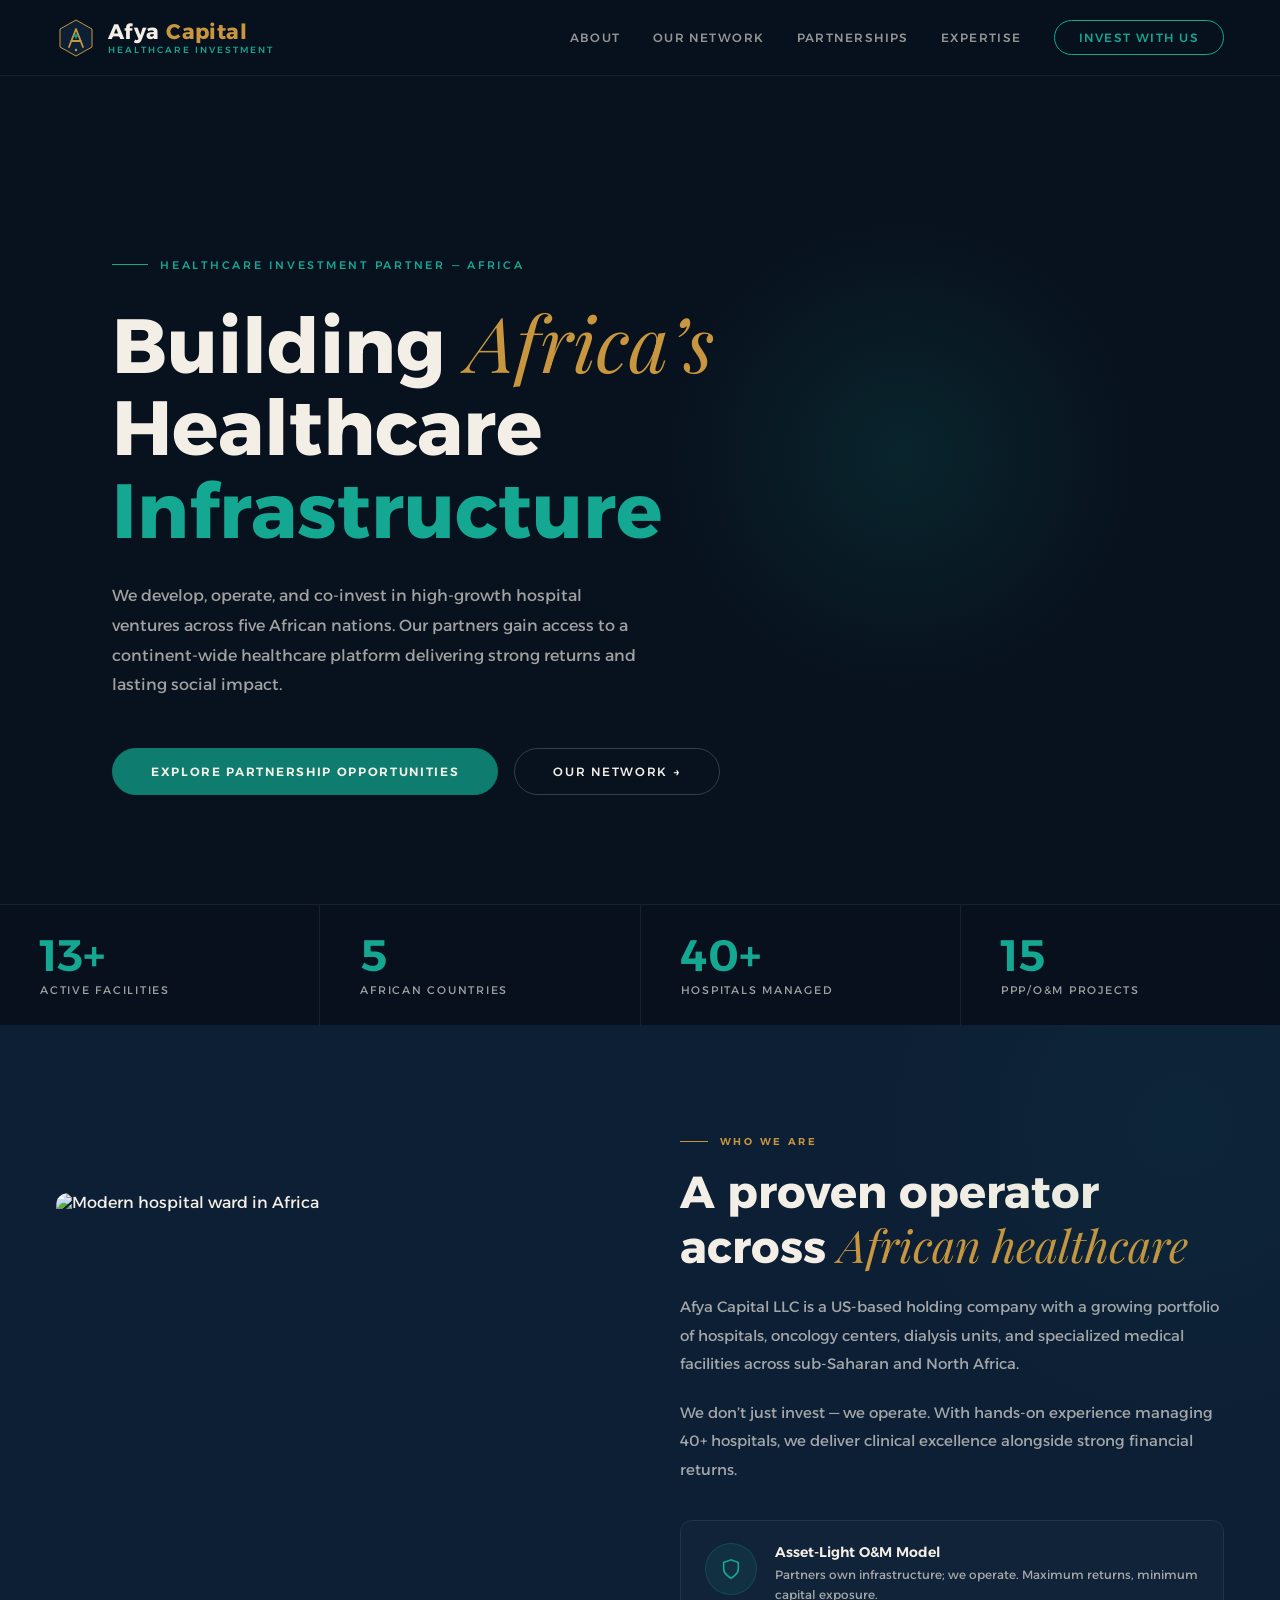
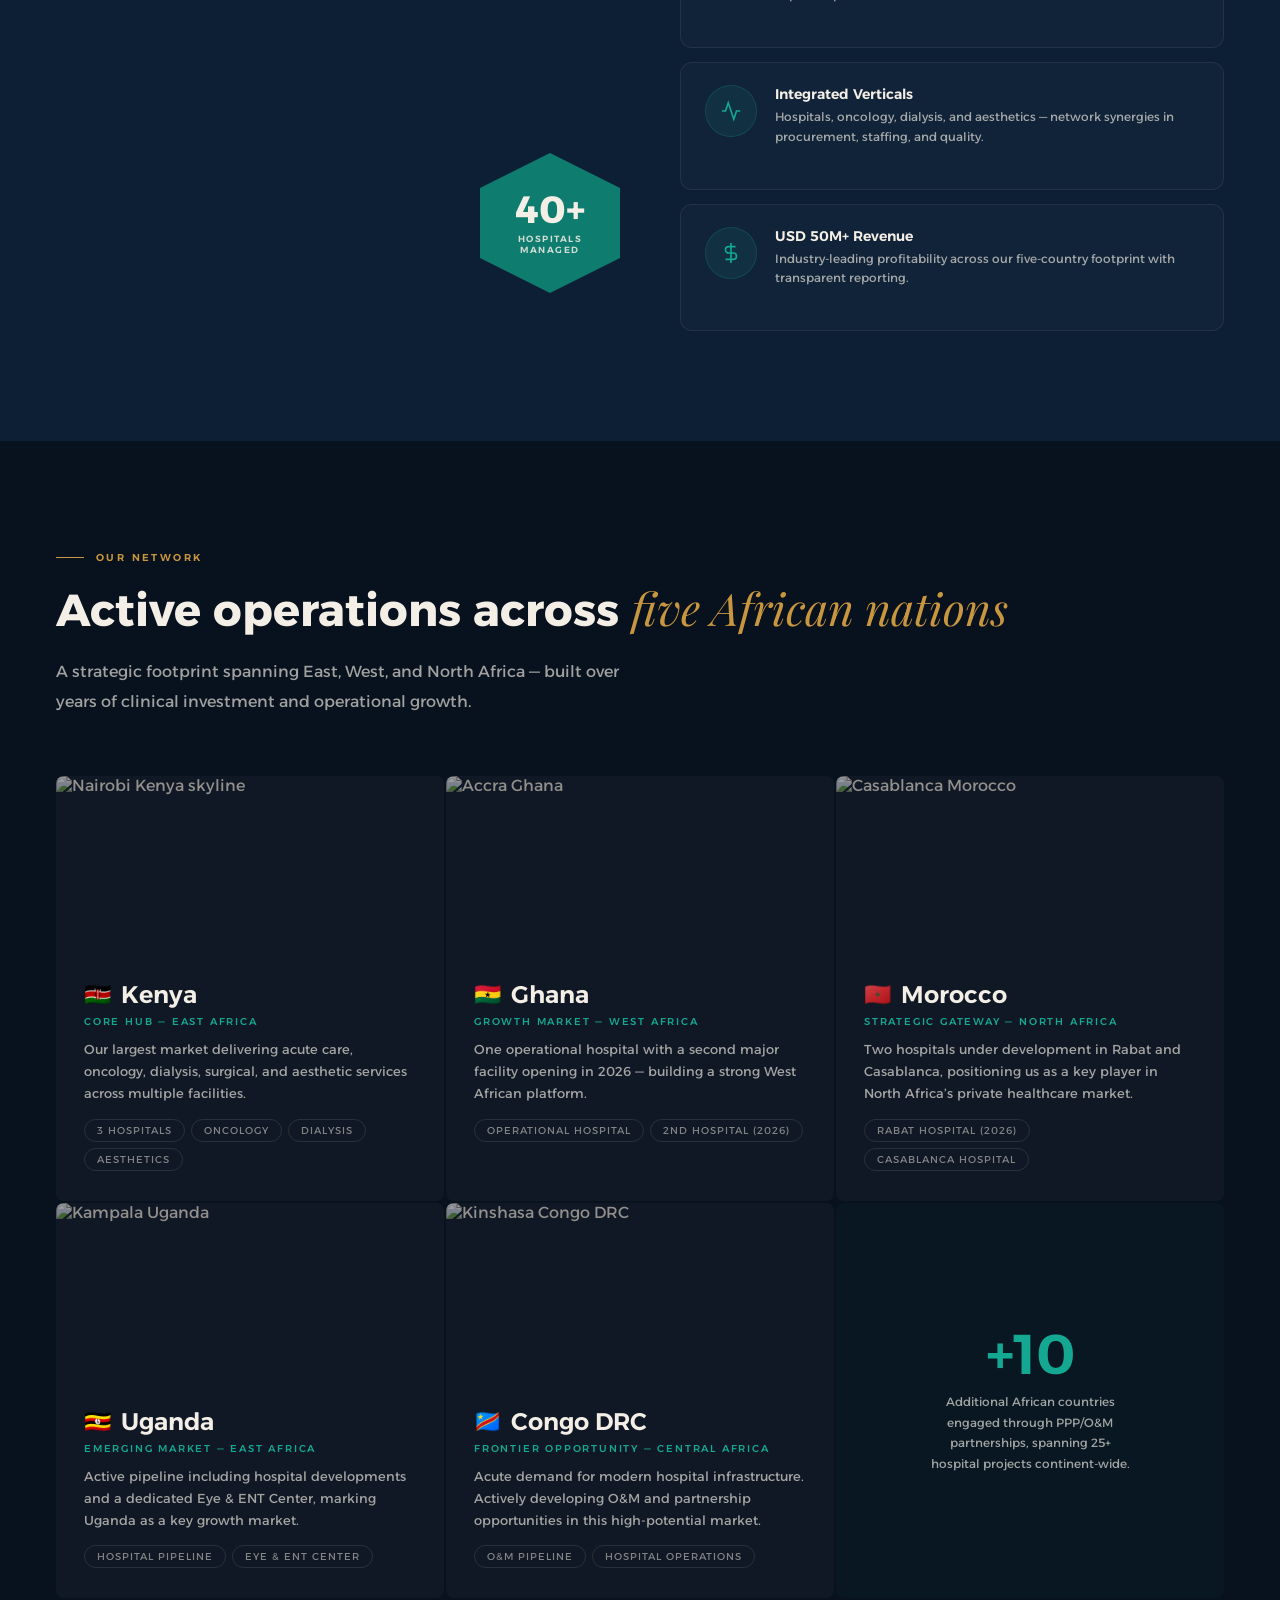
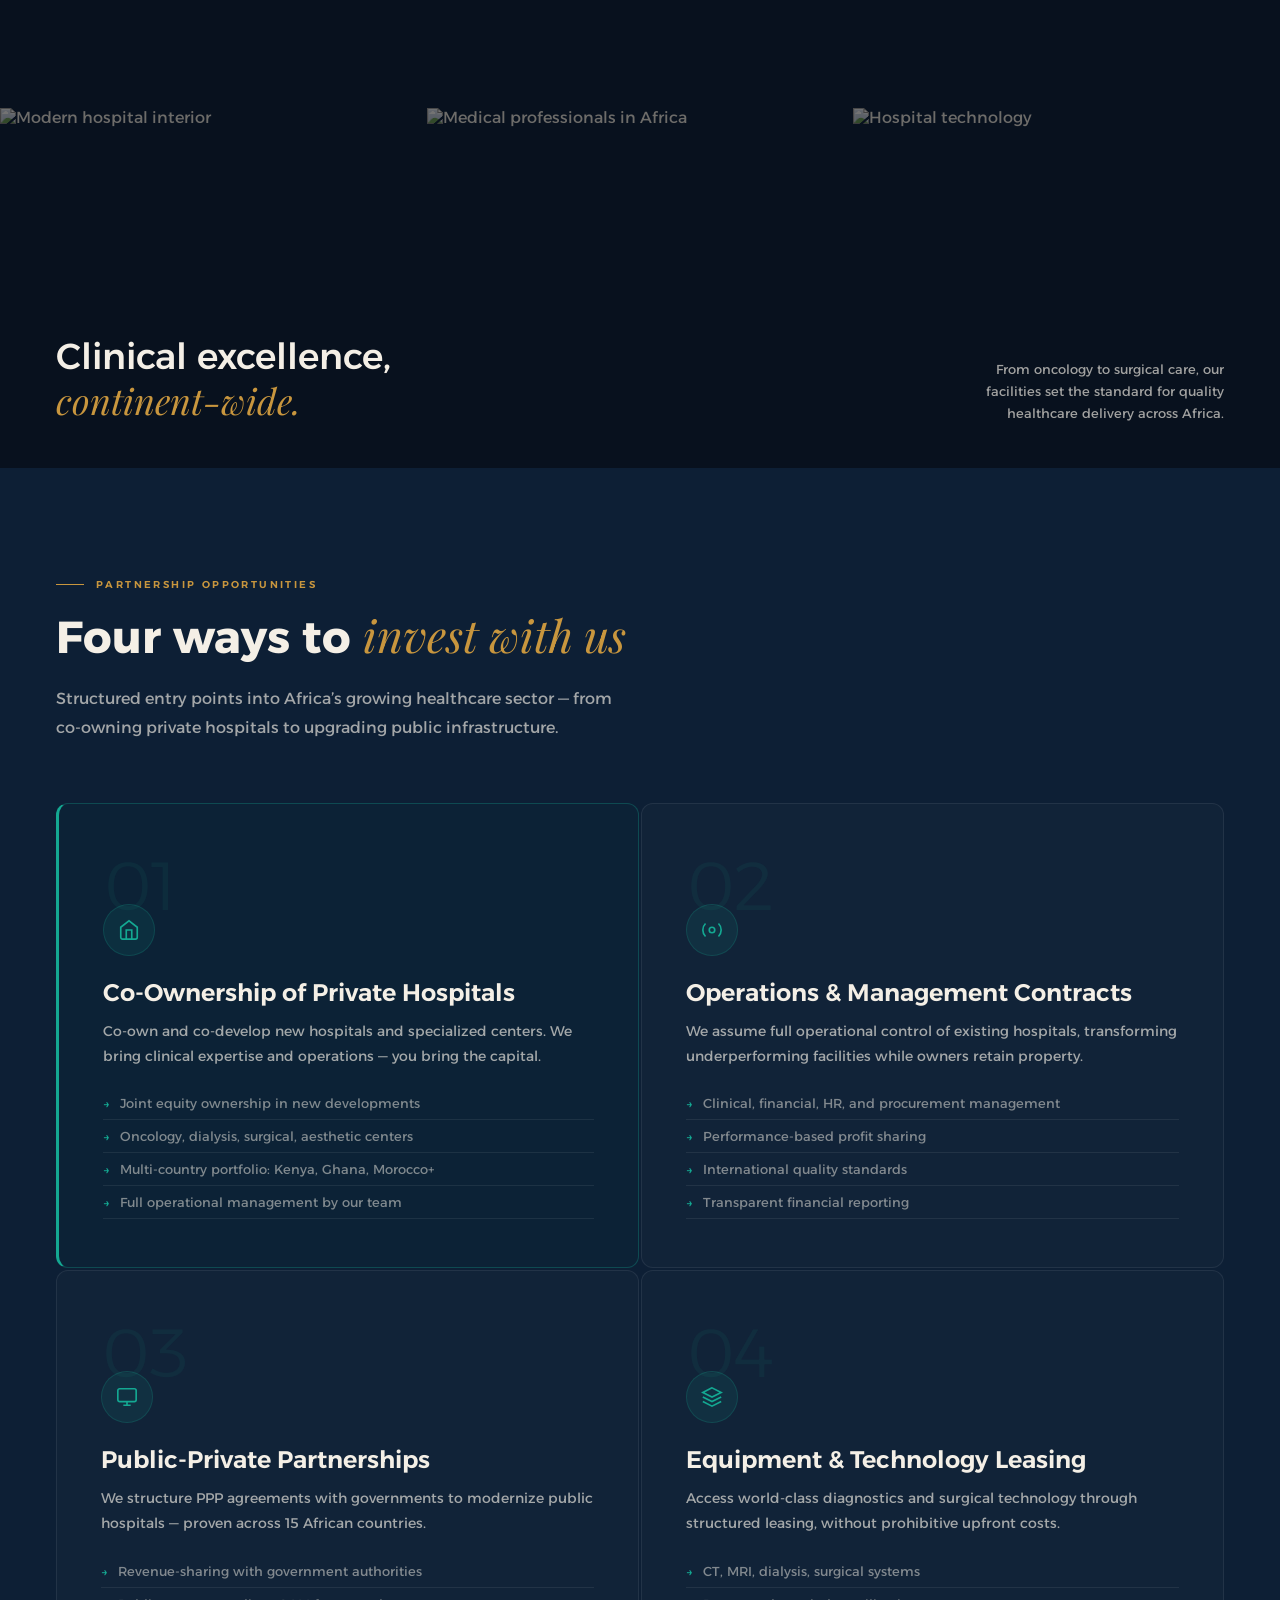
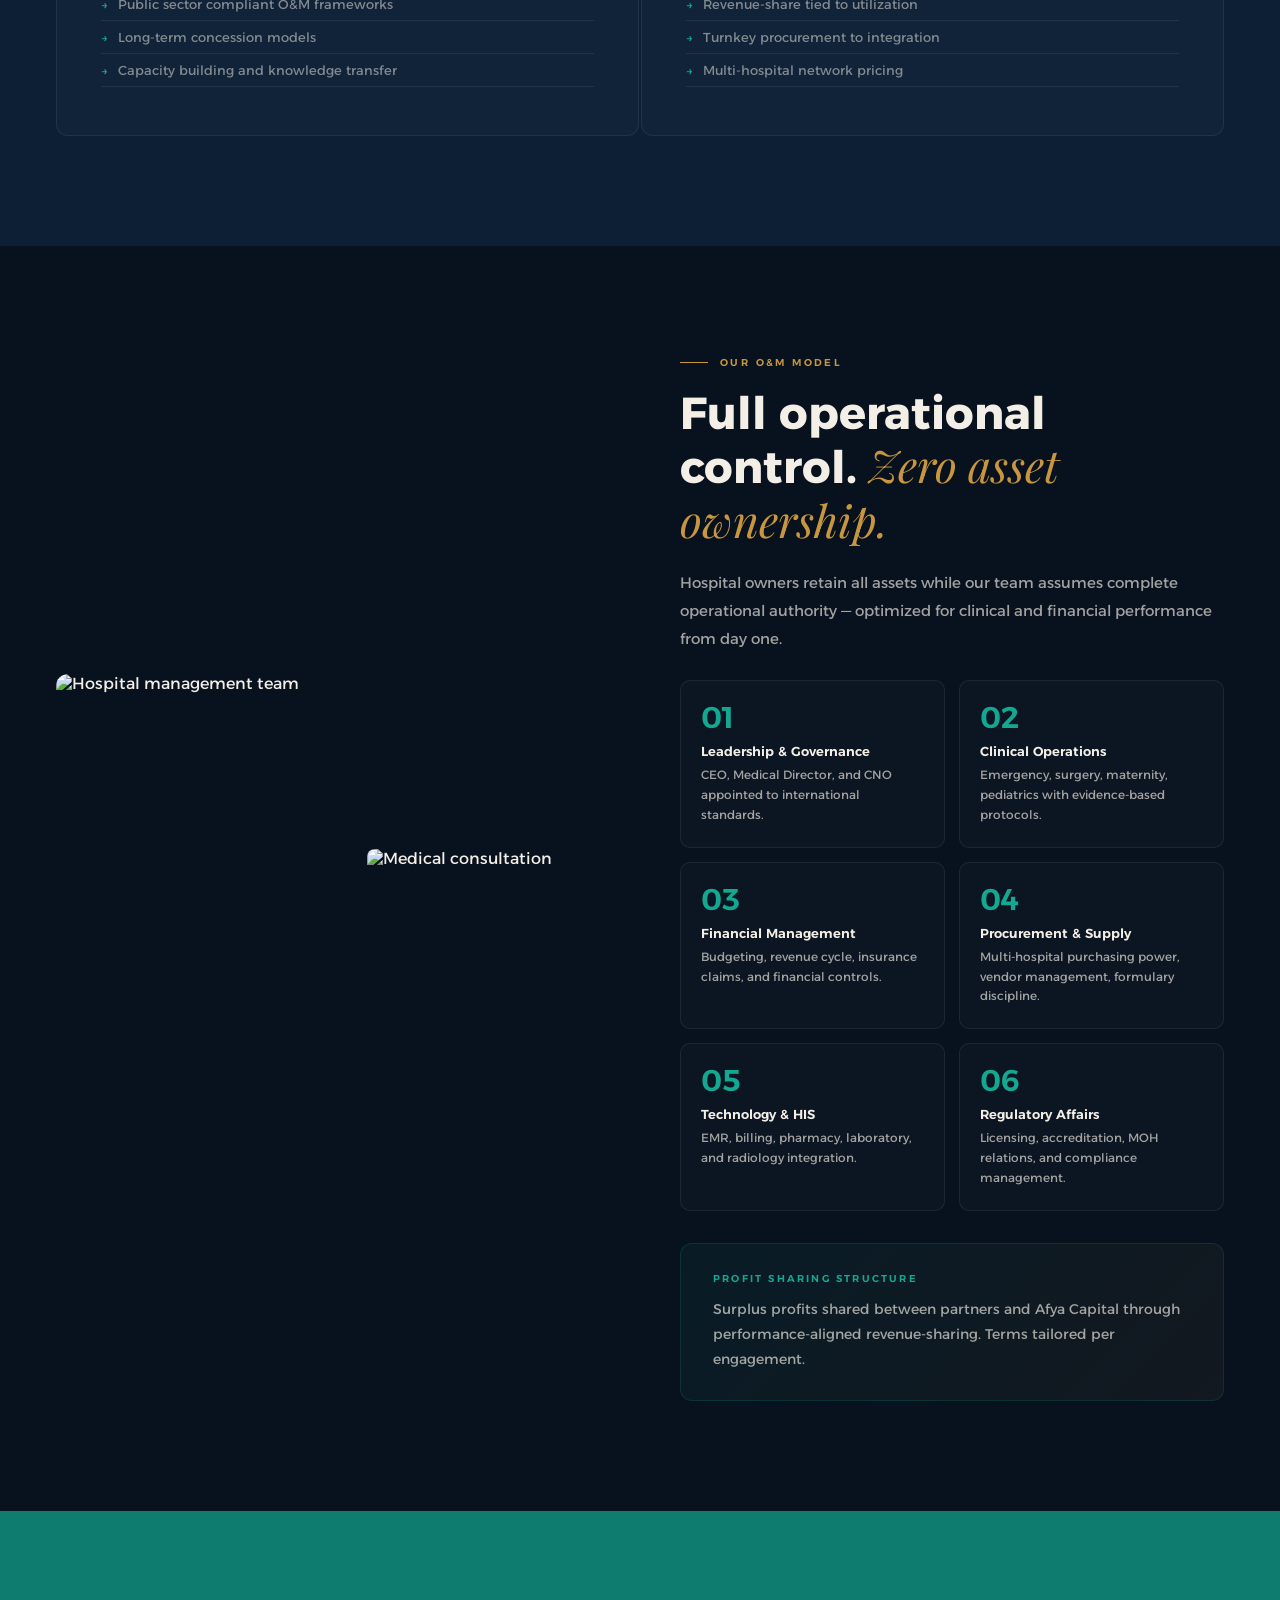
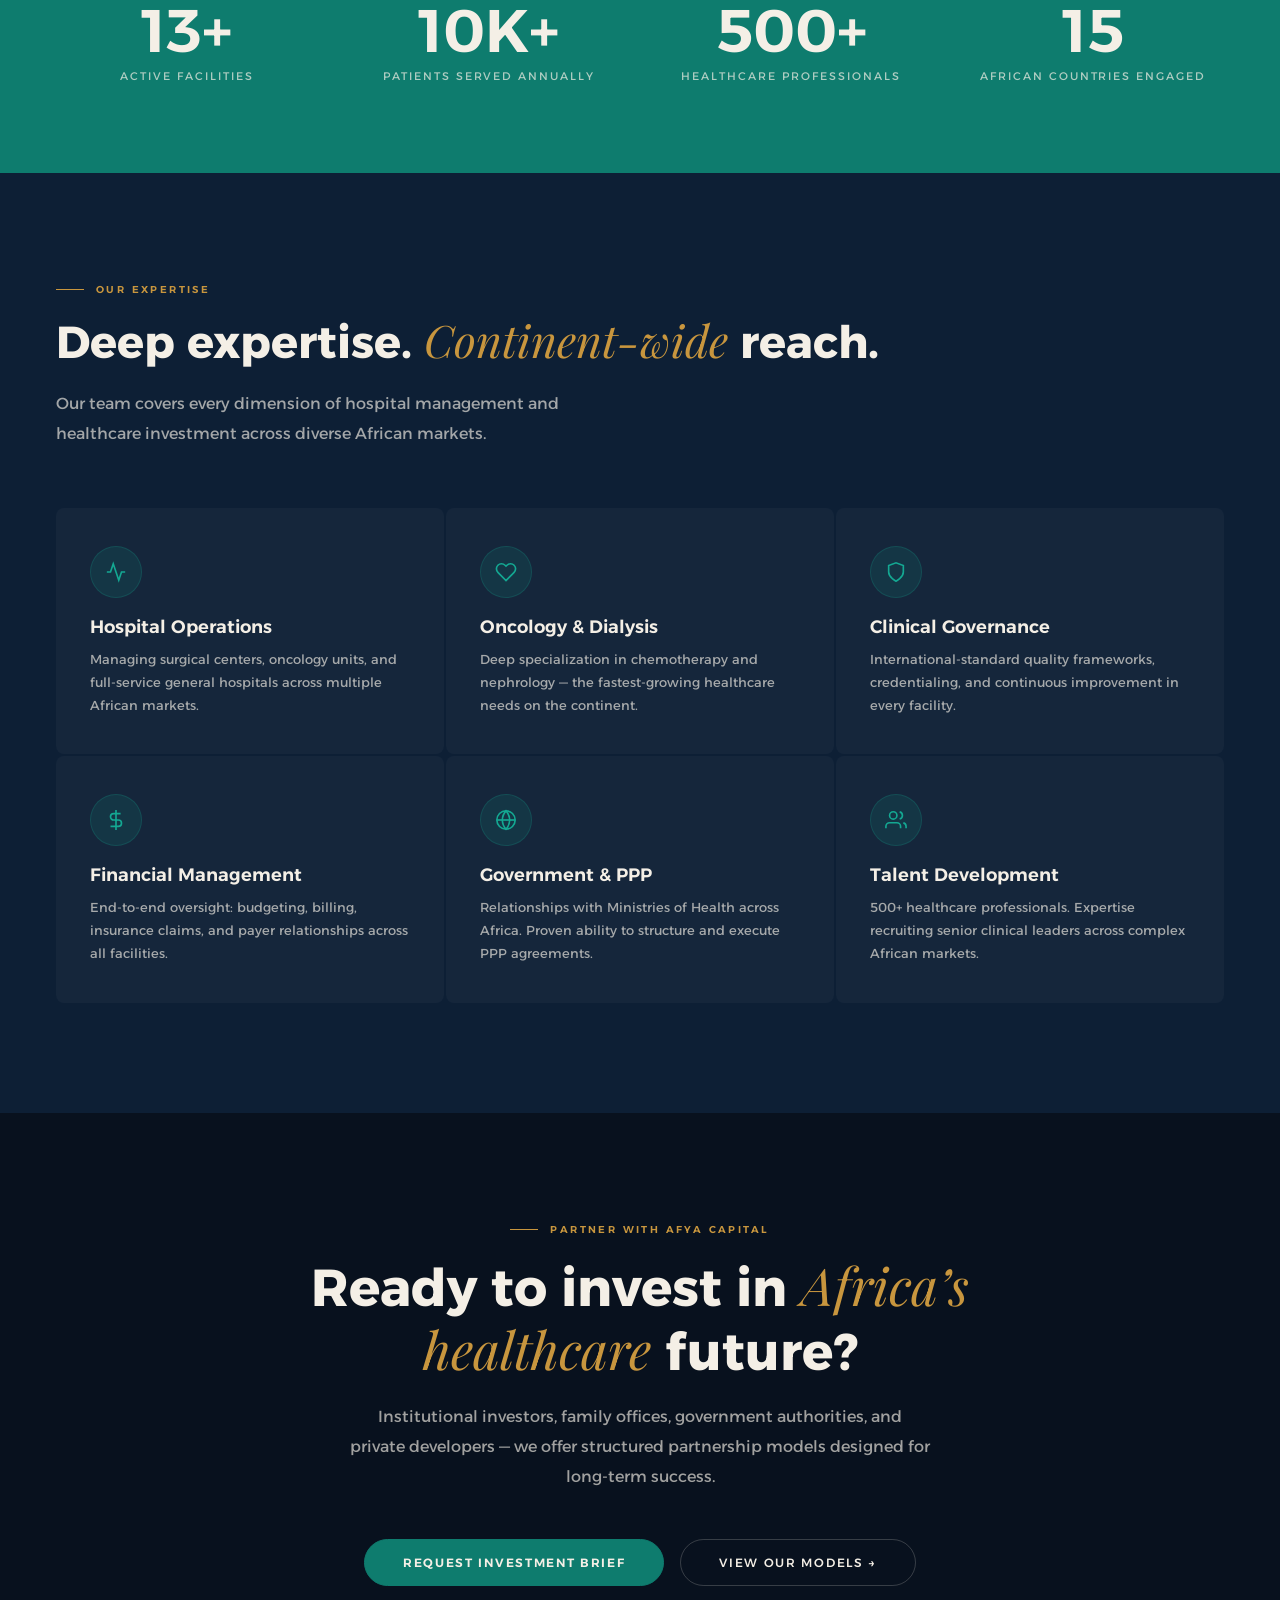
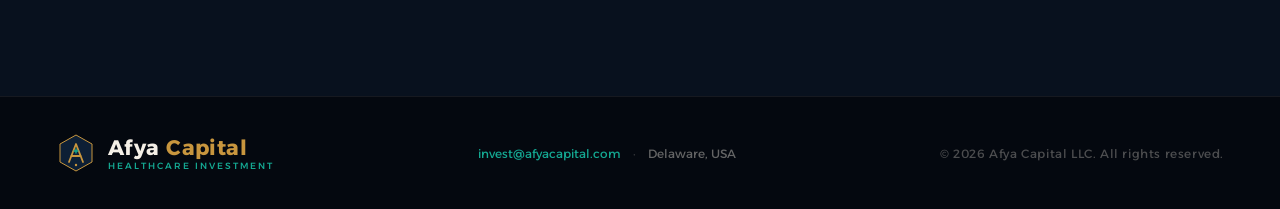
==== standalone/index.html @ a1c43b3f "Add Shopify-ready landing page and deployment guide Extract Archive.zip and organize into: - shopify" ====
<!DOCTYPE html>
<html lang="en">
<head>
  <meta charset="UTF-8">
  <meta name="viewport" content="width=device-width, initial-scale=1.0">
  <title>Afya Capital — Building Africa's Healthcare Future</title>
  <meta name="description" content="Afya Capital is a diversified healthcare holding company developing, operating, and co-investing in high-growth hospital ventures across Africa.">
  <meta name="theme-color" content="#08111e">

  <!-- Open Graph -->
  <meta property="og:title" content="Afya Capital — Building Africa's Healthcare Future">
  <meta property="og:description" content="A diversified healthcare holding company developing, operating, and co-investing in high-growth hospital ventures across Africa.">
  <meta property="og:type" content="website">

  <!-- Twitter Card -->
  <meta name="twitter:card" content="summary_large_image">
  <meta name="twitter:title" content="Afya Capital — Building Africa's Healthcare Future">
  <meta name="twitter:description" content="Healthcare investment partner developing hospital ventures across Africa.">

  <!-- Preconnect -->
  <link rel="preconnect" href="https://fonts.googleapis.com">
  <link rel="preconnect" href="https://fonts.gstatic.com" crossorigin>

  <!-- Fonts: Alexandria (body + headings) + Playfair Display (accent italic only) -->
  <link href="https://fonts.googleapis.com/css2?family=Alexandria:wght@300;400;500;600;700;800&family=Playfair+Display:ital,wght@1,400;1,500&display=swap" rel="stylesheet">

  <!-- Styles -->
  <link rel="stylesheet" href="css/styles.css">
</head>
<body>

<!-- ======================================================================
     NAV
     ====================================================================== -->
<nav>
  <a href="#" class="nav-logo">
    <svg class="logo-mark" viewBox="0 0 40 40" fill="none" xmlns="http://www.w3.org/2000/svg" aria-hidden="true">
      <path d="M20 2L36 11V29L20 38L4 29V11L20 2Z" fill="#0d1f35" stroke="#c8963e" stroke-width="1"/>
      <path d="M13 29L20 11L27 29" stroke="#c8963e" stroke-width="1.8" stroke-linecap="round" stroke-linejoin="round"/>
      <path d="M15.5 23H24.5" stroke="#c8963e" stroke-width="1.8" stroke-linecap="round"/>
      <path d="M20 16V20M18 18H22" stroke="#14a892" stroke-width="1.4" stroke-linecap="round"/>
      <circle cx="20" cy="32" r="1.2" fill="#c8963e"/>
    </svg>
    <div class="logo-text-group">
      <div class="logo-name">Afya <span>Capital</span></div>
      <div class="logo-tagline">Healthcare Investment</div>
    </div>
  </a>
  <div class="nav-links" id="navLinks">
    <a href="#about">About</a>
    <a href="#network">Our Network</a>
    <a href="#partnerships">Partnerships</a>
    <a href="#expertise">Expertise</a>
    <a href="#contact" class="nav-cta">Invest With Us</a>
  </div>
  <button class="nav-hamburger" id="menuToggle" aria-label="Toggle navigation menu" aria-expanded="false">
    <span></span>
    <span></span>
    <span></span>
  </button>
</nav>

<main>

<!-- ======================================================================
     HERO
     ====================================================================== -->
<section id="hero">
  <div class="hero-image"></div>
  <div class="hero-overlay"></div>
  <div class="hero-glow"></div>
  <div class="hero-content">
    <div class="hero-eyebrow">
      <div class="hero-eyebrow-line"></div>
      <span>Healthcare Investment Partner &mdash; Africa</span>
    </div>
    <h1>Building <em class="italic">Africa&rsquo;s</em><br>Healthcare<br><span class="accent">Infrastructure</span></h1>
    <p class="hero-body">We develop, operate, and co-invest in high-growth hospital ventures across five African nations. Our partners gain access to a continent-wide healthcare platform delivering strong returns and lasting social impact.</p>
    <div class="hero-actions">
      <a href="#partnerships" class="btn-gold">Explore Partnership Opportunities</a>
      <a href="#network" class="btn-ghost">Our Network &rarr;</a>
    </div>
  </div>
  <div class="hero-stats">
    <div class="hstat"><div class="hstat-num">13+</div><div class="hstat-label">Active Facilities</div></div>
    <div class="hstat"><div class="hstat-num">5</div><div class="hstat-label">African Countries</div></div>
    <div class="hstat"><div class="hstat-num">40+</div><div class="hstat-label">Hospitals Managed</div></div>
    <div class="hstat"><div class="hstat-num">15</div><div class="hstat-label">PPP/O&amp;M Projects</div></div>
  </div>
</section>

<!-- ======================================================================
     ABOUT
     ====================================================================== -->
<section id="about" class="animate-on-scroll">
  <div class="container">
    <div class="about-layout">
      <div class="about-image-wrap">
        <img class="about-img" src="https://images.unsplash.com/photo-1631815588090-d4bfec5b1ccb?w=800&q=80&auto=format&fit=crop" alt="Modern hospital ward in Africa" loading="lazy">
        <div class="about-img-badge">
          <div class="badge-num">40+</div>
          <div class="badge-text">Hospitals<br>Managed</div>
        </div>
      </div>
      <div class="about-text">
        <div class="eyebrow"><span>Who We Are</span></div>
        <h2>A proven operator across <em>African healthcare</em></h2>
        <p>Afya Capital LLC is a US-based holding company with a growing portfolio of hospitals, oncology centers, dialysis units, and specialized medical facilities across sub-Saharan and North Africa.</p>
        <p>We don&rsquo;t just invest &mdash; we operate. With hands-on experience managing 40+ hospitals, we deliver clinical excellence alongside strong financial returns.</p>
        <div class="pillars">
          <div class="pillar">
            <div class="pillar-icon"><svg viewBox="0 0 24 24" aria-hidden="true"><path d="M12 22s8-4 8-10V5l-8-3-8 3v7c0 6 8 10 8 10z"/></svg></div>
            <div class="pillar-body">
              <h4>Asset-Light O&amp;M Model</h4>
              <p>Partners own infrastructure; we operate. Maximum returns, minimum capital exposure.</p>
            </div>
          </div>
          <div class="pillar">
            <div class="pillar-icon"><svg viewBox="0 0 24 24" aria-hidden="true"><polyline points="22 12 18 12 15 21 9 3 6 12 2 12"/></svg></div>
            <div class="pillar-body">
              <h4>Integrated Verticals</h4>
              <p>Hospitals, oncology, dialysis, and aesthetics &mdash; network synergies in procurement, staffing, and quality.</p>
            </div>
          </div>
          <div class="pillar">
            <div class="pillar-icon"><svg viewBox="0 0 24 24" aria-hidden="true"><line x1="12" y1="1" x2="12" y2="23"/><path d="M17 5H9.5a3.5 3.5 0 000 7h5a3.5 3.5 0 010 7H6"/></svg></div>
            <div class="pillar-body">
              <h4>USD 50M+ Revenue</h4>
              <p>Industry-leading profitability across our five-country footprint with transparent reporting.</p>
            </div>
          </div>
        </div>
      </div>
    </div>
  </div>
</section>

<!-- ======================================================================
     NETWORK
     ====================================================================== -->
<section id="network" class="animate-on-scroll">
  <div class="container">
    <div class="eyebrow"><span>Our Network</span></div>
    <h2>Active operations across <em>five African nations</em></h2>
    <p class="lead">A strategic footprint spanning East, West, and North Africa &mdash; built over years of clinical investment and operational growth.</p>
    <div class="countries-grid">
      <div class="country-card">
        <img class="country-img" src="https://images.unsplash.com/photo-1611348524140-53c9a25263d6?w=700&q=70&auto=format&fit=crop" alt="Nairobi Kenya skyline" loading="lazy">
        <div class="country-body">
          <div class="country-flag-name"><span class="cflag">&#x1F1F0;&#x1F1EA;</span><span class="cname">Kenya</span></div>
          <div class="crole">Core Hub &mdash; East Africa</div>
          <p class="cdesc">Our largest market delivering acute care, oncology, dialysis, surgical, and aesthetic services across multiple facilities.</p>
          <div class="ctags"><span class="ctag">3 Hospitals</span><span class="ctag">Oncology</span><span class="ctag">Dialysis</span><span class="ctag">Aesthetics</span></div>
        </div>
      </div>
      <div class="country-card">
        <img class="country-img" src="https://images.unsplash.com/photo-1596005554384-d293674c91d7?w=700&q=70&auto=format&fit=crop" alt="Accra Ghana" loading="lazy">
        <div class="country-body">
          <div class="country-flag-name"><span class="cflag">&#x1F1EC;&#x1F1ED;</span><span class="cname">Ghana</span></div>
          <div class="crole">Growth Market &mdash; West Africa</div>
          <p class="cdesc">One operational hospital with a second major facility opening in 2026 &mdash; building a strong West African platform.</p>
          <div class="ctags"><span class="ctag">Operational Hospital</span><span class="ctag">2nd Hospital (2026)</span></div>
        </div>
      </div>
      <div class="country-card">
        <img class="country-img" src="https://images.unsplash.com/photo-1569383746724-6f1b882b8f46?w=700&q=70&auto=format&fit=crop" alt="Casablanca Morocco" loading="lazy">
        <div class="country-body">
          <div class="country-flag-name"><span class="cflag">&#x1F1F2;&#x1F1E6;</span><span class="cname">Morocco</span></div>
          <div class="crole">Strategic Gateway &mdash; North Africa</div>
          <p class="cdesc">Two hospitals under development in Rabat and Casablanca, positioning us as a key player in North Africa&rsquo;s private healthcare market.</p>
          <div class="ctags"><span class="ctag">Rabat Hospital (2026)</span><span class="ctag">Casablanca Hospital</span></div>
        </div>
      </div>
      <div class="country-card">
        <img class="country-img" src="https://images.unsplash.com/photo-1619451334792-150fd785ee74?w=700&q=70&auto=format&fit=crop" alt="Kampala Uganda" loading="lazy">
        <div class="country-body">
          <div class="country-flag-name"><span class="cflag">&#x1F1FA;&#x1F1EC;</span><span class="cname">Uganda</span></div>
          <div class="crole">Emerging Market &mdash; East Africa</div>
          <p class="cdesc">Active pipeline including hospital developments and a dedicated Eye &amp; ENT Center, marking Uganda as a key growth market.</p>
          <div class="ctags"><span class="ctag">Hospital Pipeline</span><span class="ctag">Eye &amp; ENT Center</span></div>
        </div>
      </div>
      <div class="country-card">
        <img class="country-img" src="https://images.unsplash.com/photo-1580060839134-75a5edca2e99?w=700&q=70&auto=format&fit=crop" alt="Kinshasa Congo DRC" loading="lazy">
        <div class="country-body">
          <div class="country-flag-name"><span class="cflag">&#x1F1E8;&#x1F1E9;</span><span class="cname">Congo DRC</span></div>
          <div class="crole">Frontier Opportunity &mdash; Central Africa</div>
          <p class="cdesc">Acute demand for modern hospital infrastructure. Actively developing O&amp;M and partnership opportunities in this high-potential market.</p>
          <div class="ctags"><span class="ctag">O&amp;M Pipeline</span><span class="ctag">Hospital Operations</span></div>
        </div>
      </div>
      <div class="country-card country-card-more">
        <div class="country-body">
          <div class="more-num">+10</div>
          <p class="more-text">Additional African countries engaged through PPP/O&amp;M partnerships, spanning 25+ hospital projects continent-wide.</p>
        </div>
      </div>
    </div>
  </div>
</section>

<!-- ======================================================================
     IMAGE BAND
     ====================================================================== -->
<div class="image-band">
  <img class="band-img" src="https://images.unsplash.com/photo-1519494026892-80bbd2d6fd0d?w=700&q=70&auto=format&fit=crop" alt="Modern hospital interior" loading="lazy">
  <img class="band-img" src="https://images.unsplash.com/photo-1584982751601-97dcc096659c?w=700&q=70&auto=format&fit=crop" alt="Medical professionals in Africa" loading="lazy">
  <img class="band-img" src="https://images.unsplash.com/photo-1666214280557-f1b5022eb634?w=700&q=70&auto=format&fit=crop" alt="Hospital technology" loading="lazy">
  <div class="band-overlay"></div>
  <div class="band-caption">
    <h3>Clinical excellence, <em>continent-wide.</em></h3>
    <p>From oncology to surgical care, our facilities set the standard for quality healthcare delivery across Africa.</p>
  </div>
</div>

<!-- ======================================================================
     PARTNERSHIPS
     ====================================================================== -->
<section id="partnerships" class="animate-on-scroll">
  <div class="container">
    <div class="eyebrow"><span>Partnership Opportunities</span></div>
    <h2>Four ways to <em>invest with us</em></h2>
    <p class="lead">Structured entry points into Africa&rsquo;s growing healthcare sector &mdash; from co-owning private hospitals to upgrading public infrastructure.</p>
    <div class="pship-grid">
      <div class="pship-card pship-featured">
        <div class="pship-num">01</div>
        <div class="pship-icon"><svg viewBox="0 0 24 24" aria-hidden="true"><path d="M3 9l9-7 9 7v11a2 2 0 01-2 2H5a2 2 0 01-2-2z"/><polyline points="9 22 9 12 15 12 15 22"/></svg></div>
        <h3>Co-Ownership of Private Hospitals</h3>
        <p>Co-own and co-develop new hospitals and specialized centers. We bring clinical expertise and operations &mdash; you bring the capital.</p>
        <ul>
          <li>Joint equity ownership in new developments</li>
          <li>Oncology, dialysis, surgical, aesthetic centers</li>
          <li>Multi-country portfolio: Kenya, Ghana, Morocco+</li>
          <li>Full operational management by our team</li>
        </ul>
      </div>
      <div class="pship-card">
        <div class="pship-num">02</div>
        <div class="pship-icon"><svg viewBox="0 0 24 24" aria-hidden="true"><circle cx="12" cy="12" r="3"/><path d="M19.07 4.93a10 10 0 010 14.14M4.93 4.93a10 10 0 000 14.14"/></svg></div>
        <h3>Operations &amp; Management Contracts</h3>
        <p>We assume full operational control of existing hospitals, transforming underperforming facilities while owners retain property.</p>
        <ul>
          <li>Clinical, financial, HR, and procurement management</li>
          <li>Performance-based profit sharing</li>
          <li>International quality standards</li>
          <li>Transparent financial reporting</li>
        </ul>
      </div>
      <div class="pship-card">
        <div class="pship-num">03</div>
        <div class="pship-icon"><svg viewBox="0 0 24 24" aria-hidden="true"><rect x="2" y="3" width="20" height="14" rx="2"/><path d="M8 21h8M12 17v4"/></svg></div>
        <h3>Public-Private Partnerships</h3>
        <p>We structure PPP agreements with governments to modernize public hospitals &mdash; proven across 15 African countries.</p>
        <ul>
          <li>Revenue-sharing with government authorities</li>
          <li>Public sector compliant O&amp;M frameworks</li>
          <li>Long-term concession models</li>
          <li>Capacity building and knowledge transfer</li>
        </ul>
      </div>
      <div class="pship-card">
        <div class="pship-num">04</div>
        <div class="pship-icon"><svg viewBox="0 0 24 24" aria-hidden="true"><path d="M12 2L2 7l10 5 10-5-10-5zM2 17l10 5 10-5M2 12l10 5 10-5"/></svg></div>
        <h3>Equipment &amp; Technology Leasing</h3>
        <p>Access world-class diagnostics and surgical technology through structured leasing, without prohibitive upfront costs.</p>
        <ul>
          <li>CT, MRI, dialysis, surgical systems</li>
          <li>Revenue-share tied to utilization</li>
          <li>Turnkey procurement to integration</li>
          <li>Multi-hospital network pricing</li>
        </ul>
      </div>
    </div>
  </div>
</section>

<!-- ======================================================================
     O&M MODEL
     ====================================================================== -->
<section id="om" class="animate-on-scroll">
  <div class="container">
    <div class="om-layout">
      <div class="om-image-stack">
        <img class="om-img-main" src="https://images.unsplash.com/photo-1586773860418-d37222d8fce3?w=800&q=80&auto=format&fit=crop" alt="Hospital management team" loading="lazy">
        <img class="om-img-inset" src="https://images.unsplash.com/photo-1576091160399-112ba8d25d1d?w=500&q=80&auto=format&fit=crop" alt="Medical consultation" loading="lazy">
      </div>
      <div>
        <div class="eyebrow"><span>Our O&amp;M Model</span></div>
        <h2>Full operational control. <em>Zero asset ownership.</em></h2>
        <p class="om-text-lead">Hospital owners retain all assets while our team assumes complete operational authority &mdash; optimized for clinical and financial performance from day one.</p>
        <div class="om-cards">
          <div class="om-card"><div class="om-card-n">01</div><h4>Leadership &amp; Governance</h4><p>CEO, Medical Director, and CNO appointed to international standards.</p></div>
          <div class="om-card"><div class="om-card-n">02</div><h4>Clinical Operations</h4><p>Emergency, surgery, maternity, pediatrics with evidence-based protocols.</p></div>
          <div class="om-card"><div class="om-card-n">03</div><h4>Financial Management</h4><p>Budgeting, revenue cycle, insurance claims, and financial controls.</p></div>
          <div class="om-card"><div class="om-card-n">04</div><h4>Procurement &amp; Supply</h4><p>Multi-hospital purchasing power, vendor management, formulary discipline.</p></div>
          <div class="om-card"><div class="om-card-n">05</div><h4>Technology &amp; HIS</h4><p>EMR, billing, pharmacy, laboratory, and radiology integration.</p></div>
          <div class="om-card"><div class="om-card-n">06</div><h4>Regulatory Affairs</h4><p>Licensing, accreditation, MOH relations, and compliance management.</p></div>
        </div>
        <div class="profit-box">
          <h4>Profit Sharing Structure</h4>
          <p>Surplus profits shared between partners and Afya Capital through performance-aligned revenue-sharing. Terms tailored per engagement.</p>
        </div>
      </div>
    </div>
  </div>
</section>

<!-- ======================================================================
     IMPACT BAND
     ====================================================================== -->
<div class="impact-band">
  <div class="impact-inner">
    <div class="impact-grid">
      <div class="impact-stat"><div class="impact-num">13+</div><div class="impact-label">Active Facilities</div></div>
      <div class="impact-stat"><div class="impact-num">10K+</div><div class="impact-label">Patients Served Annually</div></div>
      <div class="impact-stat"><div class="impact-num">500+</div><div class="impact-label">Healthcare Professionals</div></div>
      <div class="impact-stat"><div class="impact-num">15</div><div class="impact-label">African Countries Engaged</div></div>
    </div>
  </div>
</div>

<!-- ======================================================================
     EXPERTISE
     ====================================================================== -->
<section id="expertise" class="animate-on-scroll">
  <div class="expertise-bg-img"></div>
  <div class="expertise-wrap container">
    <div class="eyebrow"><span>Our Expertise</span></div>
    <h2>Deep expertise. <em>Continent-wide</em> reach.</h2>
    <p class="lead">Our team covers every dimension of hospital management and healthcare investment across diverse African markets.</p>
    <div class="expertise-grid">
      <div class="exp-item">
        <div class="exp-icon"><svg viewBox="0 0 24 24" aria-hidden="true"><path d="M22 12h-4l-3 9L9 3l-3 9H2"/></svg></div>
        <h4>Hospital Operations</h4>
        <p>Managing surgical centers, oncology units, and full-service general hospitals across multiple African markets.</p>
      </div>
      <div class="exp-item">
        <div class="exp-icon"><svg viewBox="0 0 24 24" aria-hidden="true"><path d="M20.84 4.61a5.5 5.5 0 00-7.78 0L12 5.67l-1.06-1.06a5.5 5.5 0 00-7.78 7.78l1.06 1.06L12 21.23l7.78-7.78 1.06-1.06a5.5 5.5 0 000-7.78z"/></svg></div>
        <h4>Oncology &amp; Dialysis</h4>
        <p>Deep specialization in chemotherapy and nephrology &mdash; the fastest-growing healthcare needs on the continent.</p>
      </div>
      <div class="exp-item">
        <div class="exp-icon"><svg viewBox="0 0 24 24" aria-hidden="true"><path d="M12 22s8-4 8-10V5l-8-3-8 3v7c0 6 8 10 8 10z"/></svg></div>
        <h4>Clinical Governance</h4>
        <p>International-standard quality frameworks, credentialing, and continuous improvement in every facility.</p>
      </div>
      <div class="exp-item">
        <div class="exp-icon"><svg viewBox="0 0 24 24" aria-hidden="true"><line x1="12" y1="1" x2="12" y2="23"/><path d="M17 5H9.5a3.5 3.5 0 000 7h5a3.5 3.5 0 010 7H6"/></svg></div>
        <h4>Financial Management</h4>
        <p>End-to-end oversight: budgeting, billing, insurance claims, and payer relationships across all facilities.</p>
      </div>
      <div class="exp-item">
        <div class="exp-icon"><svg viewBox="0 0 24 24" aria-hidden="true"><circle cx="12" cy="12" r="10"/><line x1="2" y1="12" x2="22" y2="12"/><path d="M12 2a15.3 15.3 0 014 10 15.3 15.3 0 01-4 10 15.3 15.3 0 01-4-10 15.3 15.3 0 014-10z"/></svg></div>
        <h4>Government &amp; PPP</h4>
        <p>Relationships with Ministries of Health across Africa. Proven ability to structure and execute PPP agreements.</p>
      </div>
      <div class="exp-item">
        <div class="exp-icon"><svg viewBox="0 0 24 24" aria-hidden="true"><path d="M17 21v-2a4 4 0 00-4-4H5a4 4 0 00-4 4v2"/><circle cx="9" cy="7" r="4"/><path d="M23 21v-2a4 4 0 00-3-3.87M16 3.13a4 4 0 010 7.75"/></svg></div>
        <h4>Talent Development</h4>
        <p>500+ healthcare professionals. Expertise recruiting senior clinical leaders across complex African markets.</p>
      </div>
    </div>
  </div>
</section>

<!-- ======================================================================
     CTA / CONTACT
     ====================================================================== -->
<section id="contact" class="animate-on-scroll">
  <div class="contact-image"></div>
  <div class="contact-inner">
    <div class="eyebrow eyebrow--center"><span>Partner With Afya Capital</span></div>
    <h2>Ready to invest in <em>Africa&rsquo;s healthcare</em> future?</h2>
    <p class="lead">Institutional investors, family offices, government authorities, and private developers &mdash; we offer structured partnership models designed for long-term success.</p>
    <div class="contact-actions">
      <a href="mailto:invest@afyacapital.com" class="btn-gold">Request Investment Brief</a>
      <a href="#partnerships" class="btn-ghost">View Our Models &rarr;</a>
    </div>
  </div>
</section>

</main>

<!-- ======================================================================
     FOOTER
     ====================================================================== -->
<footer>
  <div class="footer-logo">
    <svg class="logo-mark" viewBox="0 0 40 40" fill="none" xmlns="http://www.w3.org/2000/svg" aria-hidden="true">
      <path d="M20 2L36 11V29L20 38L4 29V11L20 2Z" fill="#0d1f35" stroke="#c8963e" stroke-width="1"/>
      <path d="M13 29L20 11L27 29" stroke="#c8963e" stroke-width="1.8" stroke-linecap="round" stroke-linejoin="round"/>
      <path d="M15.5 23H24.5" stroke="#c8963e" stroke-width="1.8" stroke-linecap="round"/>
      <path d="M20 16V20M18 18H22" stroke="#14a892" stroke-width="1.4" stroke-linecap="round"/>
      <circle cx="20" cy="32" r="1.2" fill="#c8963e"/>
    </svg>
    <div class="logo-text-group">
      <div class="logo-name">Afya <span>Capital</span></div>
      <div class="logo-tagline">Healthcare Investment</div>
    </div>
  </div>
  <div class="footer-links">
    <a href="mailto:invest@afyacapital.com">invest@afyacapital.com</a>
    <span class="footer-sep">&middot;</span>
    <span>Delaware, USA</span>
  </div>
  <p>&copy; 2026 Afya Capital LLC. All rights reserved.</p>
</footer>

<!-- Main JS -->
<script src="js/main.js"></script>
</body>
</html>
---- standalone/css/styles.css ----
/* ==========================================================================
   Afya Capital — Healthcare Investment Landing Page
   Unified dark theme with modern styling
   Fonts: Alexandria (primary) + Playfair Display italic (accent)
   ========================================================================== */

:root {
  --deep: #08111e;
  --navy: #0d1f35;
  --teal: #0e7c6e;
  --teal-light: #14a892;
  --gold: #c8963e;
  --gold-light: #e8b96a;
  --cream: #f4efe6;
  --muted: rgba(244, 239, 230, 0.65);
  --border: rgba(255, 255, 255, 0.07);
  --max-w: 1320px;
}

/* --- Reset --- */
*,
*::before,
*::after {
  box-sizing: border-box;
  margin: 0;
  padding: 0;
}

html {
  scroll-behavior: smooth;
}

body {
  font-family: 'Alexandria', sans-serif;
  background: var(--deep);
  color: var(--cream);
  overflow-x: hidden;
}

img {
  max-width: 100%;
  height: auto;
  display: block;
}

a {
  text-decoration: none;
  color: inherit;
}

ul, ol {
  list-style: none;
}

button {
  font-family: inherit;
  cursor: pointer;
  border: none;
  background: none;
}

/* --- Container --- */
.container {
  max-width: var(--max-w);
  margin: 0 auto;
}

/* --- Focus styles --- */
:focus-visible {
  outline: 2px solid var(--teal-light);
  outline-offset: 3px;
}

.btn-gold:focus-visible,
.btn-ghost:focus-visible {
  outline-offset: 4px;
}

/* --- Scrollbar --- */
::-webkit-scrollbar {
  width: 4px;
}

::-webkit-scrollbar-track {
  background: var(--deep);
}

::-webkit-scrollbar-thumb {
  background: var(--teal);
  border-radius: 2px;
}

/* ==========================================================================
   Navigation
   ========================================================================== */
nav {
  position: fixed;
  top: 0;
  left: 0;
  right: 0;
  z-index: 200;
  display: flex;
  align-items: center;
  justify-content: space-between;
  padding: 0 56px;
  height: 76px;
  background: rgba(8, 17, 30, 0.92);
  backdrop-filter: blur(16px);
  border-bottom: 1px solid var(--border);
}

.nav-logo {
  display: flex;
  align-items: center;
  gap: 12px;
}

.logo-mark {
  width: 40px;
  height: 40px;
  flex-shrink: 0;
}

.logo-text-group {
  display: flex;
  flex-direction: column;
  line-height: 1;
}

.logo-name {
  font-size: 21px;
  font-weight: 700;
  letter-spacing: 0.02em;
  color: var(--cream);
}

.logo-name span {
  color: var(--gold);
}

.logo-tagline {
  font-size: 9px;
  letter-spacing: 0.22em;
  text-transform: uppercase;
  color: var(--teal-light);
  margin-top: 3px;
  font-weight: 500;
}

.nav-links {
  display: flex;
  gap: 32px;
  align-items: center;
}

.nav-links a {
  font-size: 12px;
  letter-spacing: 0.12em;
  text-transform: uppercase;
  font-weight: 500;
  color: rgba(244, 239, 230, 0.6);
  transition: color 0.3s;
}

.nav-links a:hover {
  color: var(--teal-light);
}

a.nav-cta {
  padding: 9px 24px;
  border: 1px solid var(--teal-light);
  color: var(--teal-light);
  border-radius: 50px;
  transition: all 0.3s;
}

a.nav-cta:hover {
  background: var(--teal);
  border-color: var(--teal);
  color: var(--cream);
}

/* Mobile menu toggle */
.nav-hamburger {
  display: none;
  flex-direction: column;
  gap: 5px;
  padding: 8px;
  z-index: 201;
}

.nav-hamburger span {
  display: block;
  width: 24px;
  height: 2px;
  background: var(--cream);
  border-radius: 2px;
  transition: transform 0.3s, opacity 0.2s;
}

.nav-hamburger.open span:nth-child(1) {
  transform: rotate(45deg) translate(5px, 5px);
}

.nav-hamburger.open span:nth-child(2) {
  opacity: 0;
}

.nav-hamburger.open span:nth-child(3) {
  transform: rotate(-45deg) translate(5px, -5px);
}

/* ==========================================================================
   Hero
   ========================================================================== */
#hero {
  position: relative;
  min-height: 100vh;
  display: flex;
  align-items: center;
  overflow: hidden;
}

.hero-image {
  position: absolute;
  inset: 0;
  background-image: url('https://images.unsplash.com/photo-1631815589654-fec8b1e7cff7?w=1800&q=80&auto=format&fit=crop');
  background-size: cover;
  background-position: center 30%;
}

.hero-overlay {
  position: absolute;
  inset: 0;
  background:
    linear-gradient(105deg, rgba(8, 17, 30, 0.96) 0%, rgba(8, 17, 30, 0.82) 45%, rgba(8, 17, 30, 0.45) 100%),
    linear-gradient(to top, rgba(8, 17, 30, 0.7) 0%, transparent 50%);
}

.hero-glow {
  position: absolute;
  right: 10%;
  top: 20%;
  width: 500px;
  height: 500px;
  border-radius: 50%;
  background: radial-gradient(circle, rgba(14, 124, 110, 0.18) 0%, transparent 70%);
  animation: pulse 6s ease-in-out infinite;
}

@keyframes pulse {
  0%, 100% { transform: scale(1); opacity: 1; }
  50% { transform: scale(1.15); opacity: 0.7; }
}

.hero-content {
  position: relative;
  z-index: 2;
  padding: 140px 56px 120px;
  max-width: 760px;
}

.hero-eyebrow {
  display: inline-flex;
  align-items: center;
  gap: 12px;
  margin-bottom: 28px;
  animation: fadeUp 0.7s ease 0.1s both;
}

.hero-eyebrow-line {
  width: 36px;
  height: 1px;
  background: var(--teal-light);
}

.hero-eyebrow span {
  font-size: 11px;
  letter-spacing: 0.25em;
  text-transform: uppercase;
  color: var(--teal-light);
  font-weight: 500;
}

#hero h1 {
  font-size: clamp(44px, 6vw, 78px);
  font-weight: 700;
  line-height: 1.08;
  margin-bottom: 28px;
  color: var(--cream);
  animation: fadeUp 0.7s ease 0.25s both;
}

h1 .italic {
  font-family: 'Playfair Display', serif;
  font-style: italic;
  font-weight: 400;
  color: var(--gold);
}

h1 .accent {
  color: var(--teal-light);
}

.hero-body {
  font-size: 16px;
  line-height: 1.85;
  color: var(--muted);
  max-width: 540px;
  margin-bottom: 48px;
  font-weight: 400;
  animation: fadeUp 0.7s ease 0.4s both;
}

.hero-actions {
  display: flex;
  gap: 16px;
  flex-wrap: wrap;
  animation: fadeUp 0.7s ease 0.55s both;
}

/* --- Buttons --- */
.btn-gold {
  padding: 15px 38px;
  background: var(--teal);
  color: var(--cream);
  font-size: 12px;
  letter-spacing: 0.14em;
  text-transform: uppercase;
  font-weight: 600;
  transition: all 0.3s;
  border: 1px solid var(--teal);
  border-radius: 50px;
  display: inline-block;
}

.btn-gold:hover {
  background: var(--teal-light);
  border-color: var(--teal-light);
}

.btn-ghost {
  padding: 15px 38px;
  background: transparent;
  border: 1px solid rgba(244, 239, 230, 0.2);
  color: var(--cream);
  font-size: 12px;
  letter-spacing: 0.14em;
  text-transform: uppercase;
  font-weight: 500;
  transition: all 0.3s;
  border-radius: 50px;
  display: inline-block;
}

.btn-ghost:hover {
  border-color: var(--teal-light);
  color: var(--teal-light);
}

/* --- Hero Stats Bar --- */
.hero-stats {
  position: absolute;
  bottom: 0;
  left: 0;
  right: 0;
  z-index: 2;
  display: flex;
  border-top: 1px solid var(--border);
  background: rgba(8, 17, 30, 0.75);
  backdrop-filter: blur(12px);
  animation: fadeUp 0.7s ease 0.7s both;
}

.hstat {
  flex: 1;
  padding: 28px 40px;
  border-right: 1px solid var(--border);
  display: flex;
  flex-direction: column;
  gap: 6px;
}

.hstat:last-child {
  border-right: none;
}

.hstat-num {
  font-size: 44px;
  font-weight: 600;
  color: var(--teal-light);
  line-height: 1;
}

.hstat-label {
  font-size: 11px;
  letter-spacing: 0.16em;
  text-transform: uppercase;
  color: var(--muted);
}

/* ==========================================================================
   Shared Section Styles
   ========================================================================== */
section {
  padding: 110px 56px;
}

.eyebrow {
  display: flex;
  align-items: center;
  gap: 12px;
  margin-bottom: 18px;
}

.eyebrow--center {
  justify-content: center;
}

.eyebrow::before {
  content: '';
  width: 28px;
  height: 1px;
  background: var(--gold);
}

.eyebrow span {
  font-size: 10px;
  letter-spacing: 0.24em;
  text-transform: uppercase;
  color: var(--gold);
  font-weight: 600;
}

h2 {
  font-size: clamp(30px, 3.5vw, 48px);
  font-weight: 700;
  line-height: 1.18;
  margin-bottom: 20px;
  color: var(--cream);
}

h2 em {
  font-family: 'Playfair Display', serif;
  font-style: italic;
  font-weight: 400;
  color: var(--gold);
}

.lead {
  font-size: 16px;
  line-height: 1.85;
  color: var(--muted);
  max-width: 580px;
  margin-bottom: 60px;
  font-weight: 400;
}

/* ==========================================================================
   About
   ========================================================================== */
#about {
  background: var(--navy);
  position: relative;
  overflow: hidden;
}

#about::before {
  content: '';
  position: absolute;
  right: -200px;
  top: -200px;
  width: 600px;
  height: 600px;
  border-radius: 50%;
  background: radial-gradient(circle, rgba(14, 124, 110, 0.07) 0%, transparent 70%);
  pointer-events: none;
}

.about-layout {
  display: grid;
  grid-template-columns: 1fr 1fr;
  gap: 80px;
  align-items: center;
}

.about-image-wrap {
  position: relative;
}

.about-img {
  width: 100%;
  aspect-ratio: 4 / 5;
  object-fit: cover;
  display: block;
  border-radius: 12px;
}

.about-img-badge {
  position: absolute;
  bottom: -20px;
  right: -20px;
  width: 140px;
  height: 140px;
  background: var(--teal);
  display: flex;
  flex-direction: column;
  align-items: center;
  justify-content: center;
  clip-path: polygon(50% 0%, 100% 25%, 100% 75%, 50% 100%, 0% 75%, 0% 25%);
}

.badge-num {
  font-size: 38px;
  font-weight: 700;
  color: var(--cream);
  line-height: 1;
}

.badge-text {
  font-size: 9px;
  letter-spacing: 0.16em;
  text-transform: uppercase;
  color: rgba(244, 239, 230, 0.85);
  margin-top: 4px;
  font-weight: 600;
  text-align: center;
}

.about-text p {
  font-size: 15px;
  line-height: 1.9;
  color: var(--muted);
  margin-bottom: 20px;
}

.pillars {
  display: flex;
  flex-direction: column;
  gap: 14px;
  margin-top: 36px;
}

.pillar {
  display: flex;
  gap: 18px;
  align-items: flex-start;
  padding: 22px 24px;
  border: 1px solid var(--border);
  border-radius: 12px;
  background: rgba(255, 255, 255, 0.02);
  transition: border-color 0.3s, background 0.3s;
}

.pillar:hover {
  border-color: rgba(20, 168, 146, 0.3);
  background: rgba(14, 124, 110, 0.05);
}

.pillar-icon {
  width: 52px;
  height: 52px;
  flex-shrink: 0;
  background: rgba(20, 168, 146, 0.1);
  border-radius: 50%;
  border: 1px solid rgba(20, 168, 146, 0.2);
  display: flex;
  align-items: center;
  justify-content: center;
}

.pillar-icon svg {
  width: 22px;
  height: 22px;
  stroke: var(--teal-light);
  fill: none;
  stroke-width: 1.8;
}

.pillar-body h4 {
  font-size: 14px;
  font-weight: 600;
  margin-bottom: 4px;
}

.pillar-body p {
  font-size: 12px;
  color: var(--muted);
  line-height: 1.65;
}

/* ==========================================================================
   Network (Countries)
   ========================================================================== */
#network {
  background: var(--deep);
}

.countries-grid {
  display: grid;
  grid-template-columns: repeat(3, 1fr);
  gap: 2px;
}

.country-card {
  position: relative;
  overflow: hidden;
  background: rgba(255, 255, 255, 0.03);
  border-radius: 8px;
}

.country-img {
  width: 100%;
  height: 180px;
  object-fit: cover;
  display: block;
  filter: brightness(0.6) saturate(0.7);
  transition: filter 0.5s, transform 0.5s;
}

.country-card:hover .country-img {
  filter: brightness(0.75) saturate(0.9);
  transform: scale(1.03);
}

.country-body {
  padding: 24px 28px 30px;
}

.country-flag-name {
  display: flex;
  align-items: center;
  gap: 10px;
  margin-bottom: 6px;
}

.cflag {
  font-size: 22px;
}

.cname {
  font-size: 24px;
  font-weight: 600;
}

.crole {
  font-size: 10px;
  letter-spacing: 0.18em;
  text-transform: uppercase;
  color: var(--teal-light);
  margin-bottom: 10px;
  font-weight: 500;
}

.cdesc {
  font-size: 13px;
  color: var(--muted);
  line-height: 1.7;
  margin-bottom: 14px;
}

.ctags {
  display: flex;
  flex-wrap: wrap;
  gap: 6px;
}

.ctag {
  font-size: 10px;
  letter-spacing: 0.1em;
  text-transform: uppercase;
  padding: 4px 12px;
  border: 1px solid rgba(255, 255, 255, 0.1);
  border-radius: 50px;
  color: rgba(244, 239, 230, 0.5);
}

.country-card-more {
  display: flex;
  flex-direction: column;
  align-items: center;
  justify-content: center;
  text-align: center;
  background: rgba(14, 124, 110, 0.06);
  min-height: 340px;
}

.country-card-more .country-body {
  display: flex;
  flex-direction: column;
  align-items: center;
  justify-content: center;
  height: 100%;
  text-align: center;
  padding: 40px;
}

.more-num {
  font-size: 56px;
  font-weight: 600;
  color: var(--teal-light);
  line-height: 1;
}

.more-text {
  font-size: 12px;
  color: var(--muted);
  line-height: 1.7;
  margin-top: 10px;
  max-width: 200px;
}

/* ==========================================================================
   Image Band
   ========================================================================== */
.image-band {
  height: 360px;
  position: relative;
  overflow: hidden;
  display: grid;
  grid-template-columns: 1fr 1fr 1fr;
}

.band-img {
  height: 100%;
  object-fit: cover;
  display: block;
  width: 100%;
  filter: brightness(0.45) saturate(0.6);
  transition: filter 0.5s;
}

.band-img:hover {
  filter: brightness(0.6) saturate(0.85);
}

.band-overlay {
  position: absolute;
  inset: 0;
  background: linear-gradient(to bottom, transparent 40%, rgba(8, 17, 30, 0.95) 100%);
  pointer-events: none;
}

.band-caption {
  position: absolute;
  bottom: 44px;
  left: 56px;
  right: 56px;
  display: flex;
  justify-content: space-between;
  align-items: flex-end;
  z-index: 2;
}

.band-caption h3 {
  font-size: 36px;
  font-weight: 500;
  color: var(--cream);
  max-width: 480px;
  line-height: 1.2;
}

.band-caption h3 em {
  font-family: 'Playfair Display', serif;
  font-style: italic;
  font-weight: 400;
  color: var(--gold);
}

.band-caption p {
  font-size: 13px;
  color: var(--muted);
  max-width: 240px;
  text-align: right;
  line-height: 1.7;
}

/* ==========================================================================
   Partnerships
   ========================================================================== */
#partnerships {
  background: var(--navy);
}

.pship-grid {
  display: grid;
  grid-template-columns: 1fr 1fr;
  gap: 2px;
}

.pship-card {
  padding: 48px 44px;
  background: rgba(255, 255, 255, 0.02);
  border: 1px solid var(--border);
  border-radius: 12px;
  position: relative;
  overflow: hidden;
  transition: background 0.3s, border-color 0.3s;
}

.pship-card:hover {
  background: rgba(14, 124, 110, 0.05);
  border-color: rgba(20, 168, 146, 0.2);
}

/* Featured partnership card */
.pship-featured {
  border-color: rgba(20, 168, 146, 0.3);
  background: rgba(14, 124, 110, 0.04);
  border-left: 3px solid var(--teal-light);
}

.pship-num {
  font-size: 68px;
  font-weight: 300;
  color: rgba(20, 168, 146, 0.08);
  line-height: 1;
  margin-bottom: -16px;
}

.pship-icon {
  width: 52px;
  height: 52px;
  margin-bottom: 22px;
  border-radius: 50%;
  background: rgba(20, 168, 146, 0.1);
  border: 1px solid rgba(20, 168, 146, 0.2);
  display: flex;
  align-items: center;
  justify-content: center;
}

.pship-icon svg {
  width: 22px;
  height: 22px;
  stroke: var(--teal-light);
  fill: none;
  stroke-width: 1.8;
}

.pship-card h3 {
  font-size: 24px;
  font-weight: 600;
  margin-bottom: 12px;
}

.pship-card p {
  font-size: 14px;
  color: var(--muted);
  line-height: 1.8;
  margin-bottom: 18px;
}

.pship-card ul li {
  font-size: 13px;
  color: rgba(244, 239, 230, 0.5);
  padding: 8px 0;
  border-bottom: 1px solid var(--border);
  display: flex;
  align-items: flex-start;
  gap: 10px;
}

.pship-card ul li::before {
  content: '\2192';
  color: var(--teal-light);
  flex-shrink: 0;
  font-size: 12px;
  margin-top: 1px;
}

/* ==========================================================================
   O&M Model
   ========================================================================== */
#om {
  background: var(--deep);
}

.om-layout {
  display: grid;
  grid-template-columns: 1fr 1fr;
  gap: 80px;
  align-items: center;
}

.om-image-stack {
  position: relative;
}

.om-img-main {
  width: 100%;
  aspect-ratio: 4 / 3;
  object-fit: cover;
  border-radius: 12px;
}

.om-img-inset {
  position: absolute;
  bottom: -24px;
  right: -24px;
  width: 48%;
  aspect-ratio: 1;
  object-fit: cover;
  border: 4px solid var(--deep);
  border-radius: 12px;
}

.om-text-lead {
  font-size: 15px;
  line-height: 1.85;
  color: var(--muted);
  margin-bottom: 28px;
}

.om-cards {
  display: grid;
  grid-template-columns: 1fr 1fr;
  gap: 14px;
  margin-bottom: 32px;
}

.om-card {
  padding: 22px 20px;
  border: 1px solid var(--border);
  border-radius: 10px;
  background: rgba(255, 255, 255, 0.02);
  transition: border-color 0.3s;
}

.om-card:hover {
  border-color: rgba(20, 168, 146, 0.3);
}

.om-card-n {
  font-size: 30px;
  font-weight: 600;
  color: var(--teal-light);
  line-height: 1;
  margin-bottom: 10px;
}

.om-card h4 {
  font-size: 13px;
  font-weight: 600;
  margin-bottom: 6px;
}

.om-card p {
  font-size: 12px;
  color: var(--muted);
  line-height: 1.65;
}

.profit-box {
  padding: 28px 32px;
  background: linear-gradient(135deg, rgba(14, 124, 110, 0.1), rgba(200, 150, 62, 0.06));
  border: 1px solid rgba(14, 124, 110, 0.25);
  border-radius: 12px;
}

.profit-box h4 {
  font-size: 10px;
  letter-spacing: 0.22em;
  text-transform: uppercase;
  color: var(--teal-light);
  margin-bottom: 12px;
  font-weight: 600;
}

.profit-box p {
  font-size: 14px;
  color: var(--muted);
  line-height: 1.8;
}

/* ==========================================================================
   Impact Band
   ========================================================================== */
.impact-band {
  padding: 90px 56px;
  background: var(--teal);
  position: relative;
  overflow: hidden;
}

.impact-band::before {
  content: '';
  position: absolute;
  inset: 0;
  background-image: url('https://images.unsplash.com/photo-1576091160550-2173dba999ef?w=1400&q=60&auto=format&fit=crop');
  background-size: cover;
  background-position: center;
  opacity: 0.08;
}

.impact-inner {
  position: relative;
  max-width: var(--max-w);
  margin: 0 auto;
}

.impact-grid {
  display: grid;
  grid-template-columns: repeat(4, 1fr);
  gap: 40px;
}

.impact-stat {
  text-align: center;
}

.impact-num {
  font-size: 60px;
  font-weight: 600;
  color: var(--cream);
  line-height: 1;
  margin-bottom: 8px;
}

.impact-label {
  font-size: 11px;
  letter-spacing: 0.18em;
  text-transform: uppercase;
  color: rgba(244, 239, 230, 0.7);
}

/* ==========================================================================
   Expertise
   ========================================================================== */
#expertise {
  background: var(--navy);
  position: relative;
}

.expertise-bg-img {
  position: absolute;
  inset: 0;
  background-image: url('https://images.unsplash.com/photo-1551190822-a9333d879b1f?w=1600&q=60&auto=format&fit=crop');
  background-size: cover;
  background-position: center;
  opacity: 0.04;
}

.expertise-wrap {
  position: relative;
}

.expertise-grid {
  display: grid;
  grid-template-columns: repeat(3, 1fr);
  gap: 2px;
}

.exp-item {
  padding: 38px 34px;
  background: rgba(255, 255, 255, 0.03);
  border-radius: 8px;
  transition: background 0.3s;
}

.exp-item:hover {
  background: rgba(14, 124, 110, 0.08);
}

.exp-icon {
  width: 52px;
  height: 52px;
  margin-bottom: 18px;
  background: rgba(20, 168, 146, 0.12);
  border-radius: 50%;
  border: 1px solid rgba(20, 168, 146, 0.2);
  display: flex;
  align-items: center;
  justify-content: center;
}

.exp-icon svg {
  width: 22px;
  height: 22px;
  stroke: var(--teal-light);
  fill: none;
  stroke-width: 1.8;
}

.exp-item h4 {
  font-size: 18px;
  font-weight: 600;
  margin-bottom: 10px;
}

.exp-item p {
  font-size: 13px;
  color: var(--muted);
  line-height: 1.75;
}

/* ==========================================================================
   Contact / CTA
   ========================================================================== */
#contact {
  position: relative;
  overflow: hidden;
  background: var(--deep);
}

.contact-image {
  position: absolute;
  inset: 0;
  background-image: url('https://images.unsplash.com/photo-1454165804606-c3d57bc86b40?w=1600&q=70&auto=format&fit=crop');
  background-size: cover;
  background-position: center 60%;
  opacity: 0.08;
}

.contact-inner {
  position: relative;
  max-width: 680px;
  margin: 0 auto;
  text-align: center;
}

.contact-inner h2 {
  font-size: clamp(32px, 4.5vw, 52px);
  margin-bottom: 20px;
}

.contact-inner .lead {
  margin: 0 auto 48px;
  text-align: center;
  max-width: 580px;
}

.contact-actions {
  display: flex;
  gap: 16px;
  justify-content: center;
  flex-wrap: wrap;
}

/* ==========================================================================
   Footer
   ========================================================================== */
footer {
  background: rgba(0, 0, 0, 0.5);
  border-top: 1px solid var(--border);
  padding: 36px 56px;
  display: flex;
  align-items: center;
  justify-content: space-between;
  flex-wrap: wrap;
  gap: 20px;
}

.footer-logo {
  display: flex;
  align-items: center;
  gap: 12px;
}

.footer-links {
  display: flex;
  align-items: center;
  gap: 12px;
  font-size: 12px;
  color: rgba(244, 239, 230, 0.4);
}

.footer-links a {
  color: var(--teal-light);
  transition: color 0.3s;
}

.footer-links a:hover {
  color: var(--cream);
}

.footer-sep {
  color: rgba(244, 239, 230, 0.2);
}

footer p {
  font-size: 12px;
  color: rgba(244, 239, 230, 0.3);
  letter-spacing: 0.05em;
}

/* ==========================================================================
   Animations
   ========================================================================== */
@keyframes fadeUp {
  from {
    opacity: 0;
    transform: translateY(28px);
  }
  to {
    opacity: 1;
    transform: translateY(0);
  }
}

.animate-on-scroll {
  opacity: 0;
  transform: translateY(28px);
  transition: opacity 0.7s ease, transform 0.7s ease;
}

.animate-on-scroll.visible {
  opacity: 1;
  transform: translateY(0);
}

@media (prefers-reduced-motion: reduce) {
  .animate-on-scroll {
    opacity: 1;
    transform: none;
    transition: none;
  }

  .hero-glow {
    animation: none;
  }

  html {
    scroll-behavior: auto;
  }
}

/* ==========================================================================
   Responsive
   ========================================================================== */
@media (max-width: 960px) {
  nav {
    padding: 0 24px;
  }

  .nav-links {
    display: none;
    position: fixed;
    top: 0;
    left: 0;
    right: 0;
    bottom: 0;
    background: rgba(8, 17, 30, 0.98);
    flex-direction: column;
    align-items: center;
    justify-content: center;
    gap: 28px;
    z-index: 200;
  }

  .nav-links.open {
    display: flex;
  }

  .nav-links.open a {
    font-size: 16px;
    color: var(--cream);
  }

  .nav-hamburger {
    display: flex;
  }

  section {
    padding: 72px 24px;
  }

  .hero-content {
    padding: 120px 24px 100px;
  }

  .about-layout,
  .om-layout {
    grid-template-columns: 1fr;
  }

  .about-image-wrap,
  .om-image-stack {
    display: none;
  }

  .countries-grid {
    grid-template-columns: 1fr;
    gap: 0;
  }

  .country-card {
    border-radius: 0;
  }

  .pship-grid {
    grid-template-columns: 1fr;
  }

  .expertise-grid {
    grid-template-columns: 1fr 1fr;
  }

  .impact-grid {
    grid-template-columns: 1fr 1fr;
    gap: 32px;
  }

  .image-band {
    grid-template-columns: 1fr;
    height: 240px;
  }

  .band-img:not(:first-child) {
    display: none;
  }

  .band-caption {
    left: 24px;
    right: 24px;
    bottom: 24px;
    flex-direction: column;
    gap: 12px;
    align-items: flex-start;
  }

  .band-caption p {
    text-align: left;
  }

  .hero-stats {
    flex-direction: column;
  }

  .hstat {
    border-right: none;
    border-bottom: 1px solid var(--border);
  }

  footer {
    flex-direction: column;
    text-align: center;
    align-items: center;
    padding: 36px 24px;
  }

  .impact-band {
    padding: 72px 24px;
  }

  .om-cards {
    grid-template-columns: 1fr;
  }
}

@media (max-width: 600px) {
  .expertise-grid {
    grid-template-columns: 1fr;
  }

  .impact-grid {
    grid-template-columns: 1fr;
  }

  .impact-num {
    font-size: 42px;
  }

  #hero h1 {
    font-size: clamp(36px, 8vw, 52px);
  }

  .hstat-num {
    font-size: 32px;
  }

  .band-caption h3 {
    font-size: 24px;
  }
}
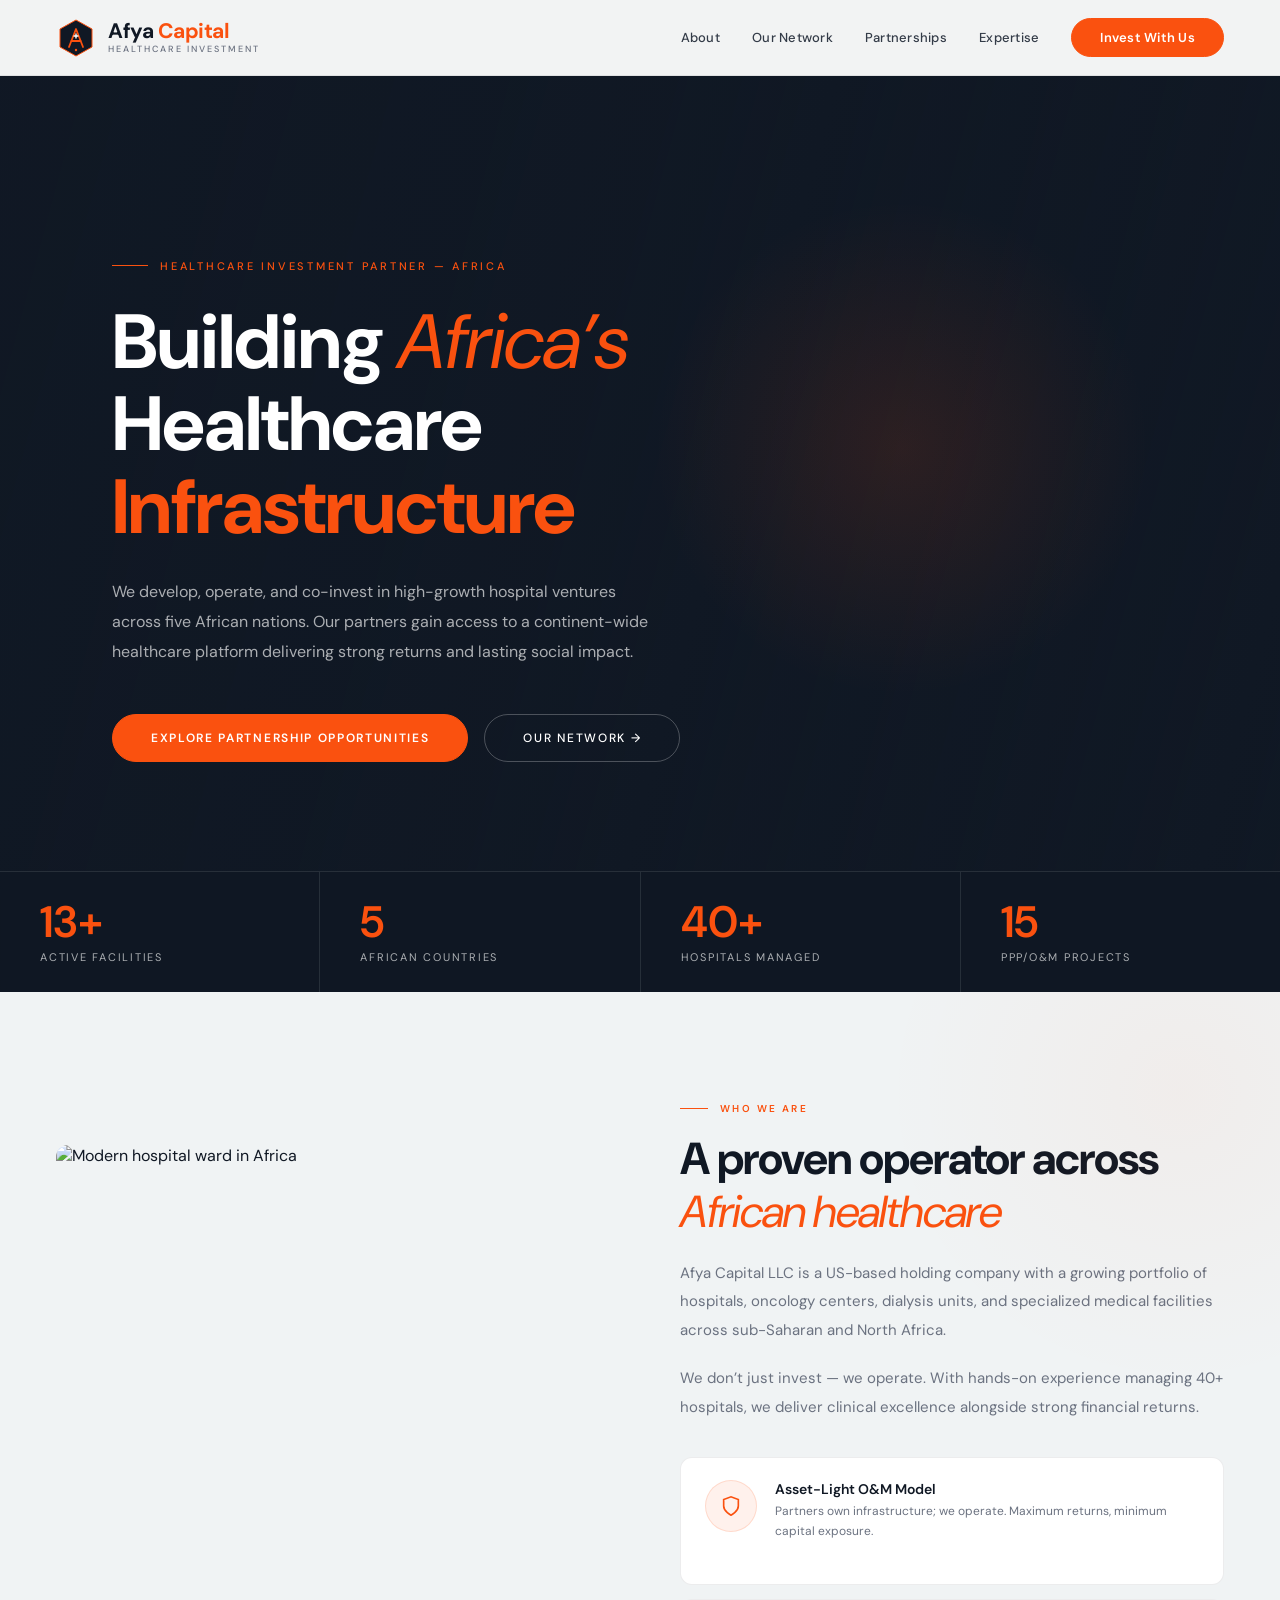
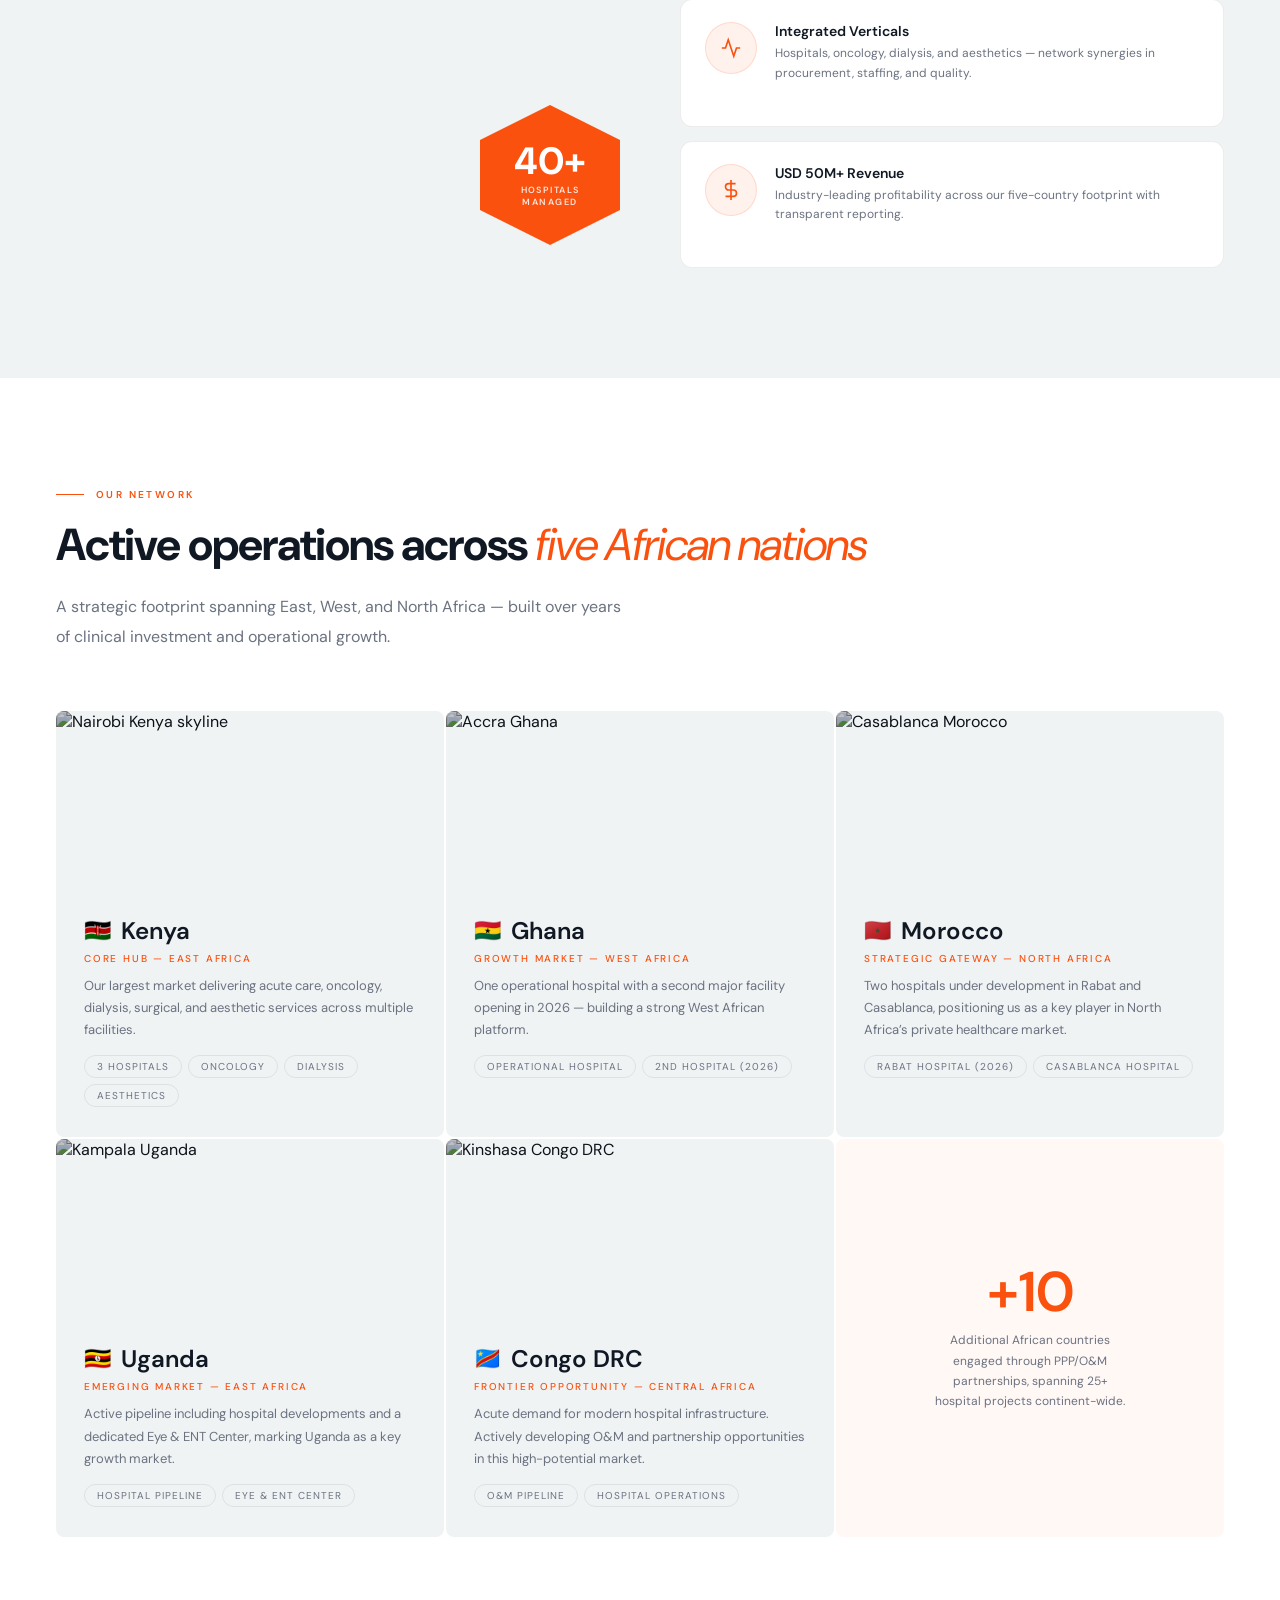
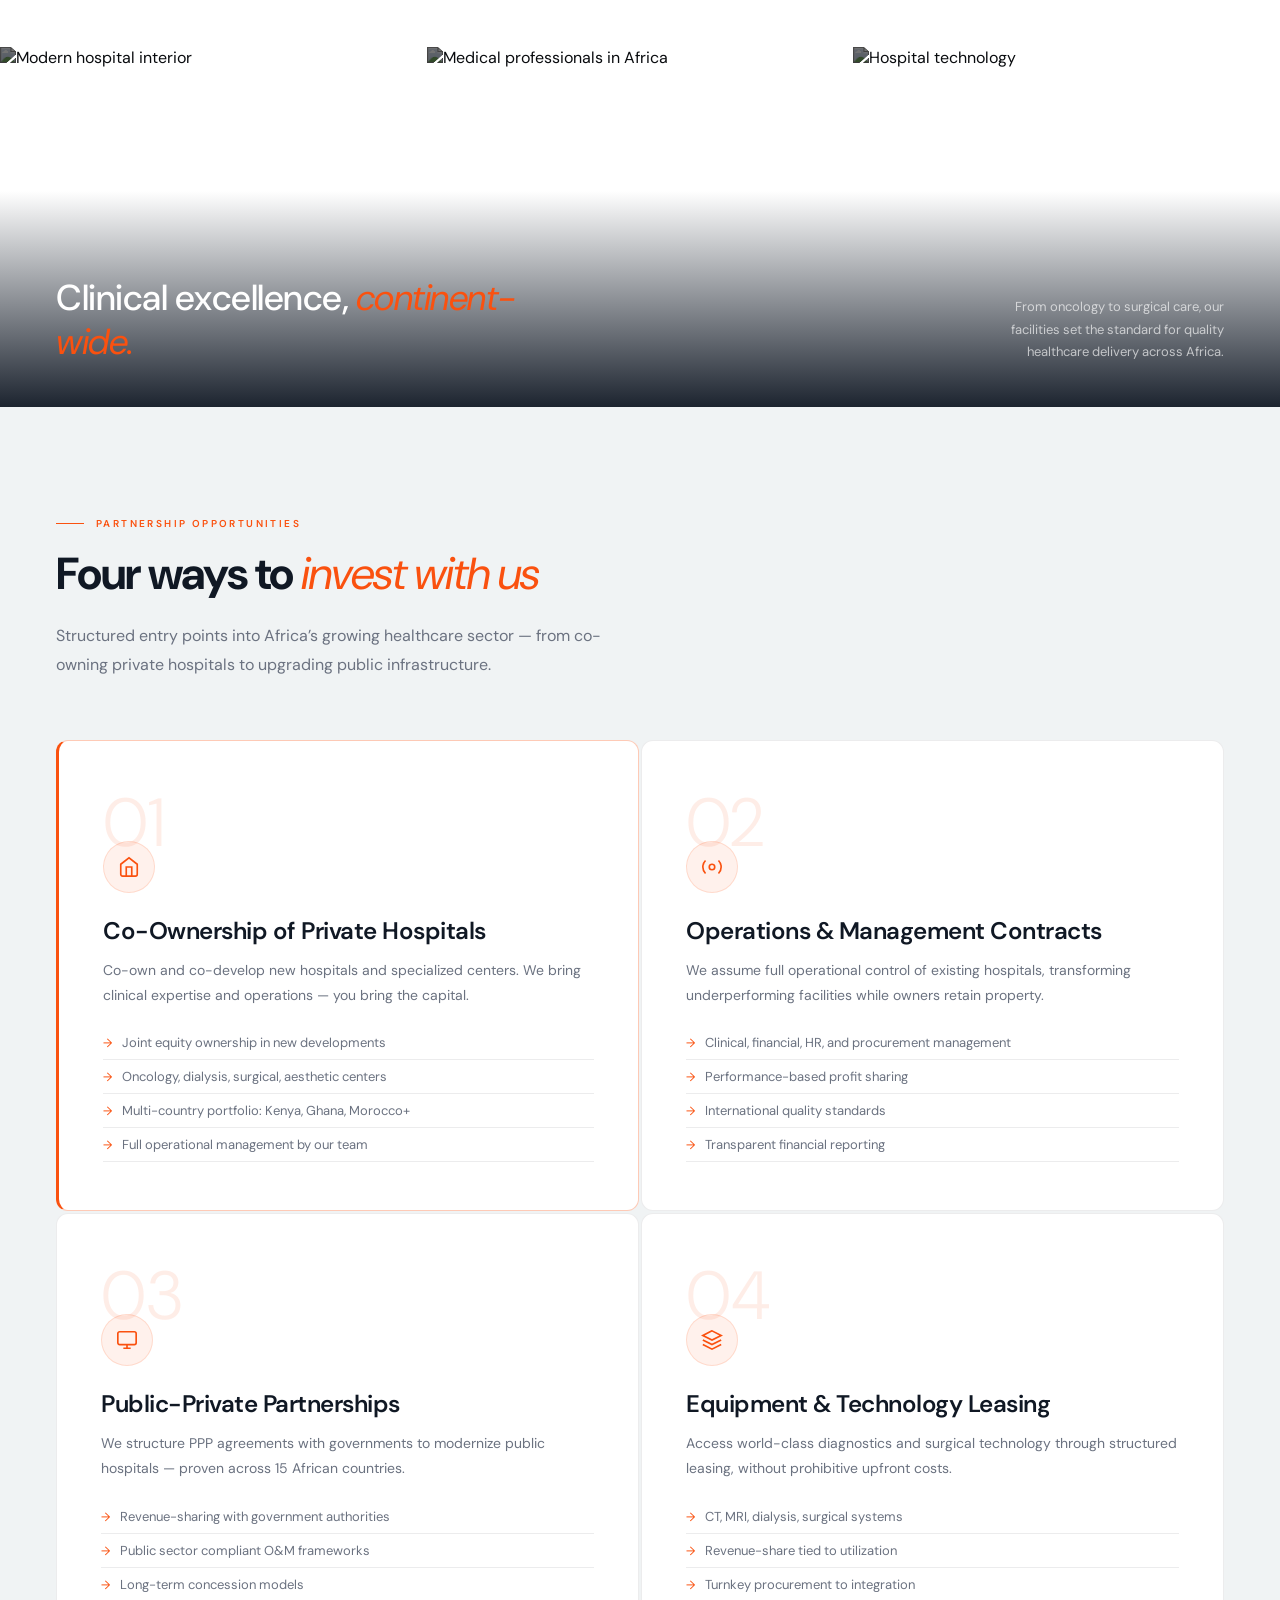
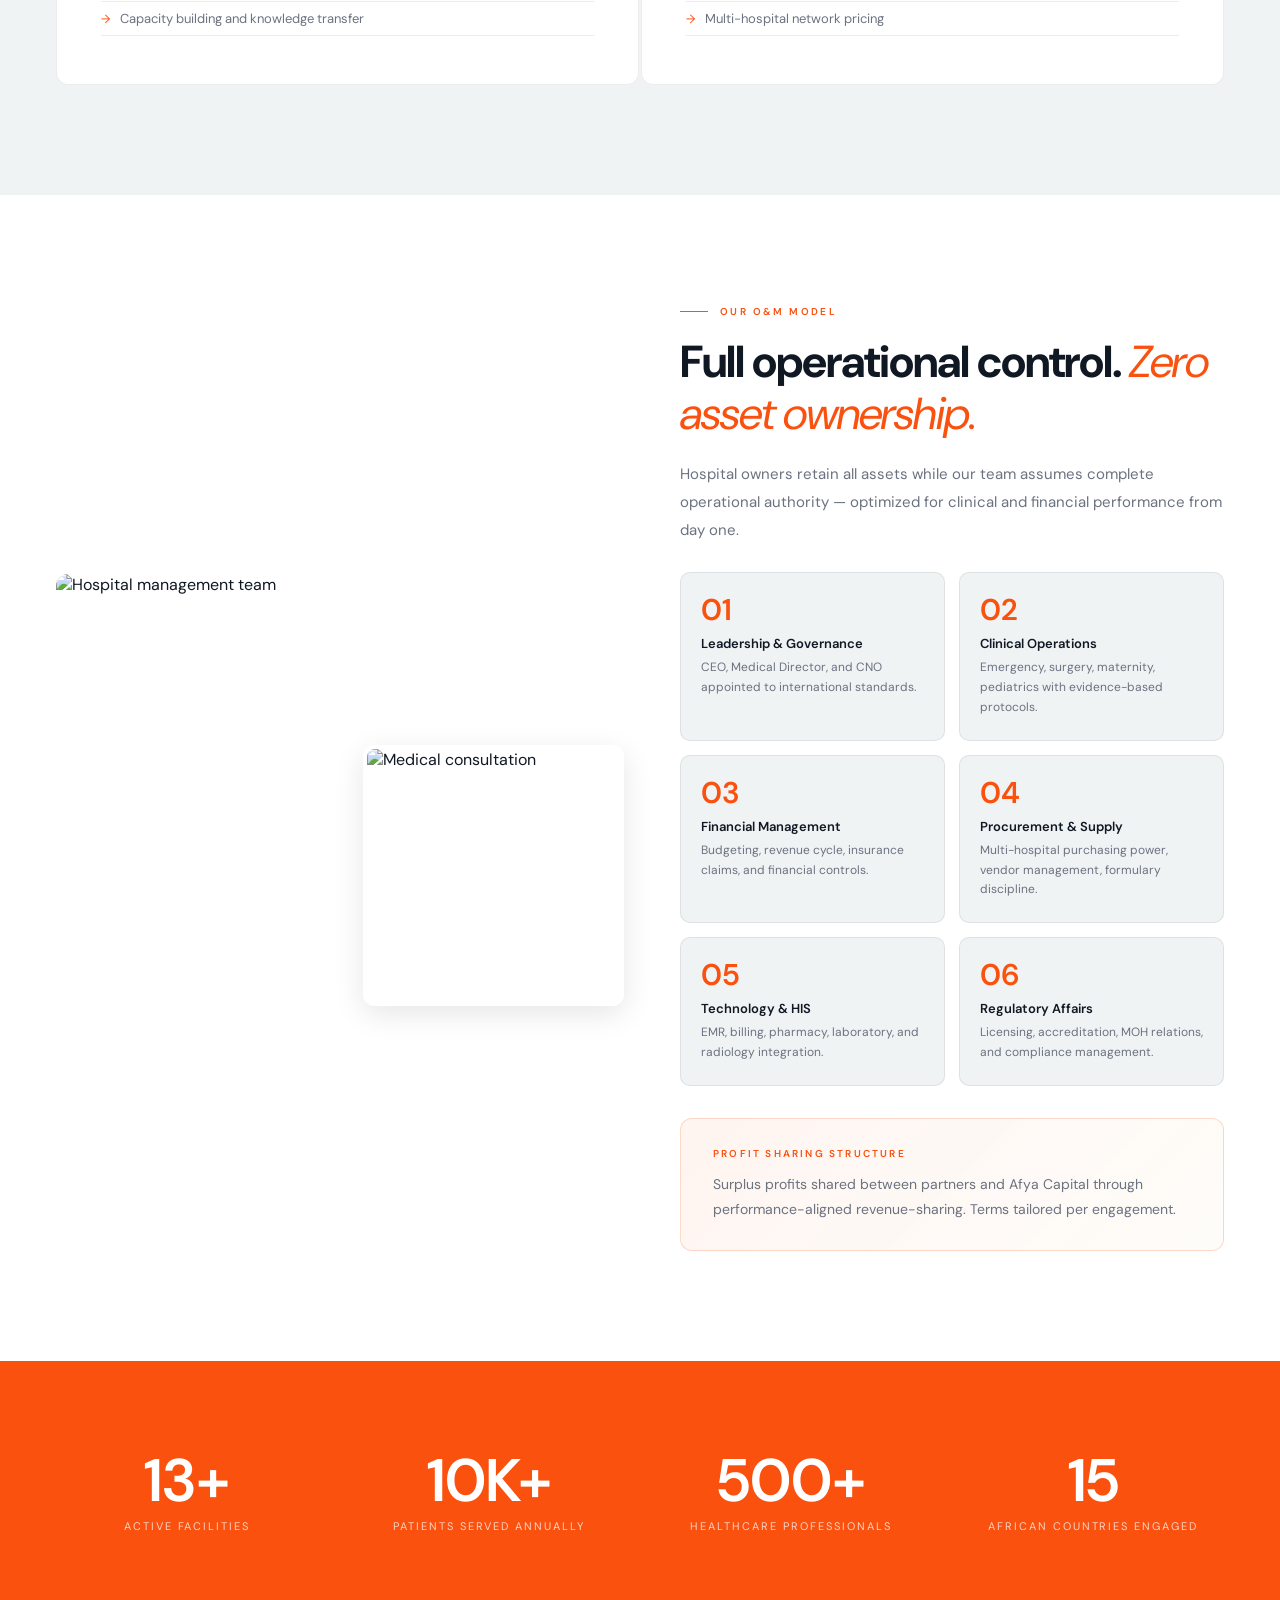
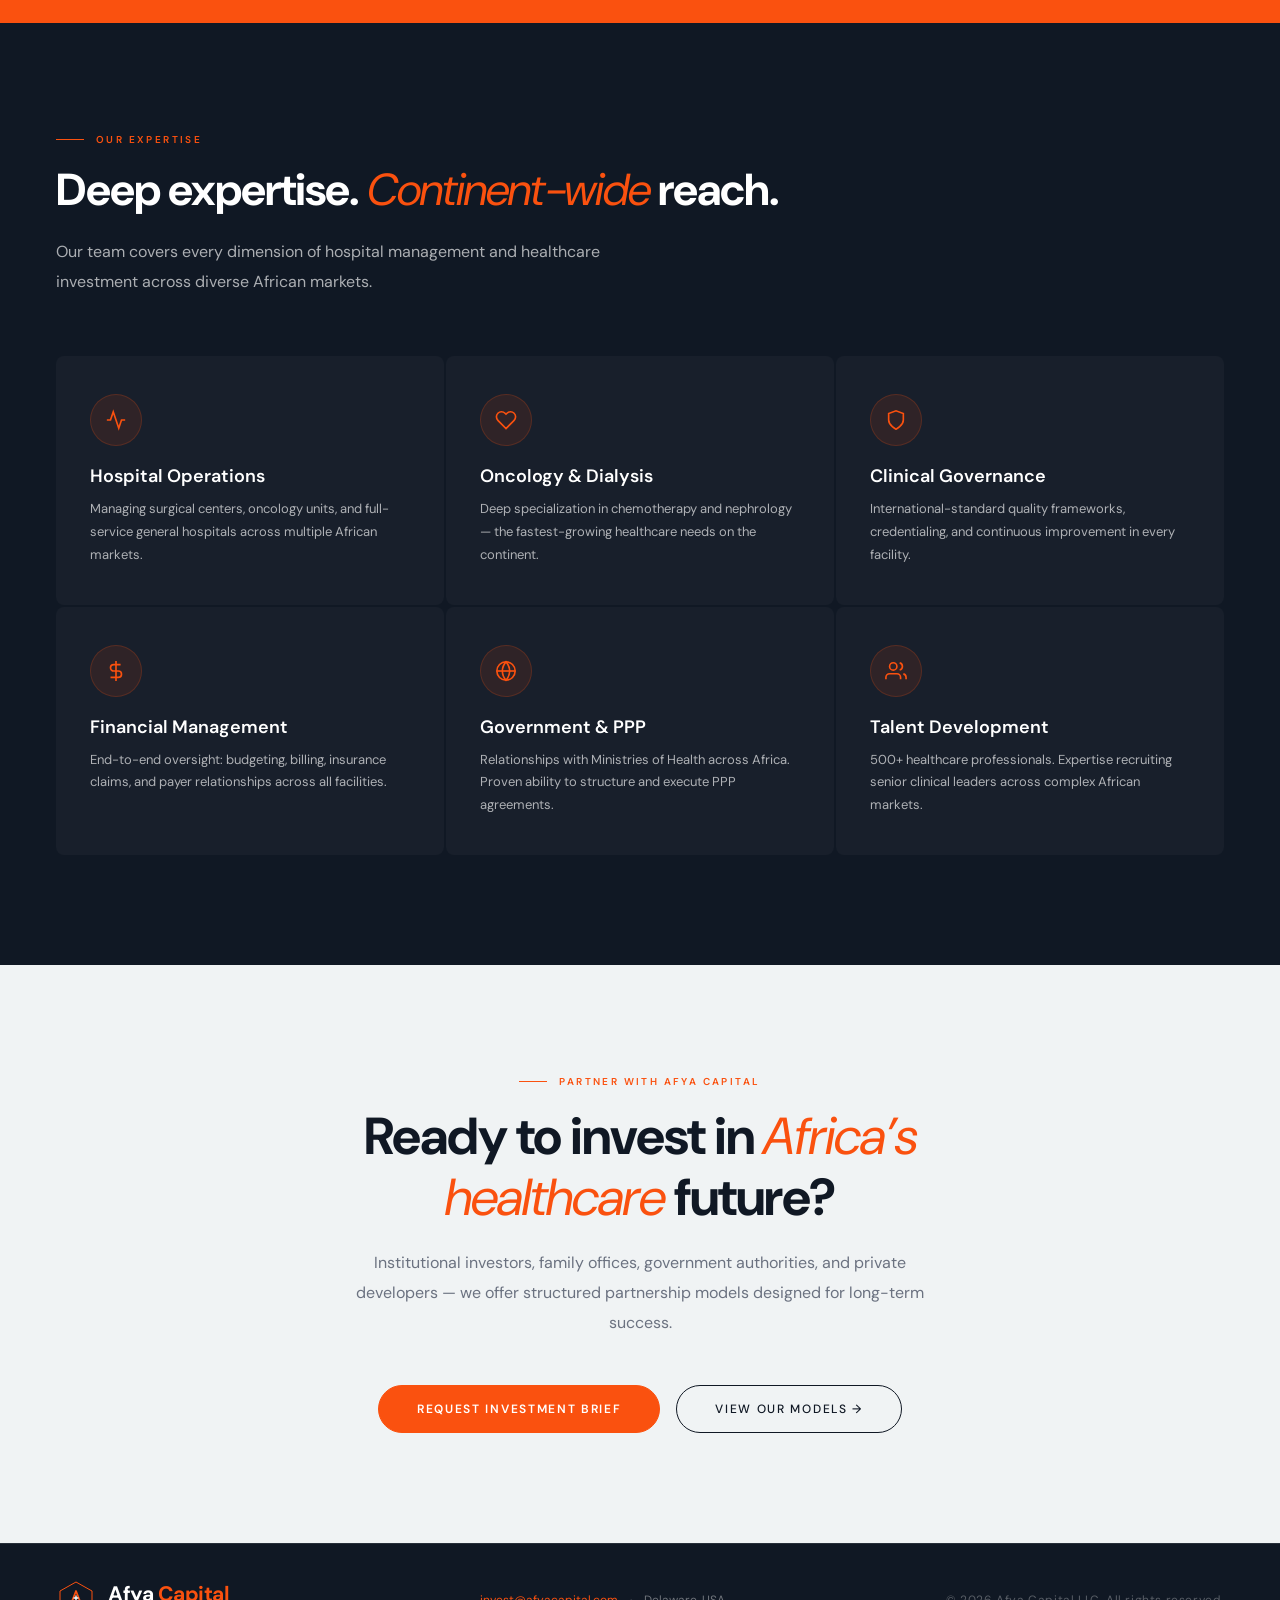
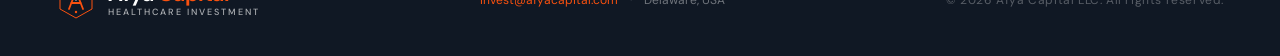
==== commit 8d09867f: "Restyle theme to match Corex Home Strategist design - Switch from dark luxury theme to modern light " ====
--- a/standalone/index.html
+++ b/standalone/index.html
@@ -5,7 +5,7 @@
   <meta name="viewport" content="width=device-width, initial-scale=1.0">
   <title>Afya Capital — Building Africa's Healthcare Future</title>
   <meta name="description" content="Afya Capital is a diversified healthcare holding company developing, operating, and co-investing in high-growth hospital ventures across Africa.">
-  <meta name="theme-color" content="#08111e">
+  <meta name="theme-color" content="#fa510f">
 
   <!-- Open Graph -->
   <meta property="og:title" content="Afya Capital — Building Africa's Healthcare Future">
@@ -21,8 +21,8 @@
   <link rel="preconnect" href="https://fonts.googleapis.com">
   <link rel="preconnect" href="https://fonts.gstatic.com" crossorigin>
 
-  <!-- Fonts: Alexandria (body + headings) + Playfair Display (accent italic only) -->
-  <link href="https://fonts.googleapis.com/css2?family=Alexandria:wght@300;400;500;600;700;800&family=Playfair+Display:ital,wght@1,400;1,500&display=swap" rel="stylesheet">
+  <!-- Fonts: DM Sans (matching Corex Business Strategist theme) -->
+  <link href="https://fonts.googleapis.com/css2?family=DM+Sans:ital,opsz,wght@0,9..40,100..1000;1,9..40,100..1000&display=swap" rel="stylesheet">
 
   <!-- Styles -->
   <link rel="stylesheet" href="css/styles.css">
@@ -35,11 +35,11 @@
 <nav>
   <a href="#" class="nav-logo">
     <svg class="logo-mark" viewBox="0 0 40 40" fill="none" xmlns="http://www.w3.org/2000/svg" aria-hidden="true">
-      <path d="M20 2L36 11V29L20 38L4 29V11L20 2Z" fill="#0d1f35" stroke="#c8963e" stroke-width="1"/>
-      <path d="M13 29L20 11L27 29" stroke="#c8963e" stroke-width="1.8" stroke-linecap="round" stroke-linejoin="round"/>
-      <path d="M15.5 23H24.5" stroke="#c8963e" stroke-width="1.8" stroke-linecap="round"/>
-      <path d="M20 16V20M18 18H22" stroke="#14a892" stroke-width="1.4" stroke-linecap="round"/>
-      <circle cx="20" cy="32" r="1.2" fill="#c8963e"/>
+      <path d="M20 2L36 11V29L20 38L4 29V11L20 2Z" fill="#101824" stroke="#fa510f" stroke-width="1"/>
+      <path d="M13 29L20 11L27 29" stroke="#fa510f" stroke-width="1.8" stroke-linecap="round" stroke-linejoin="round"/>
+      <path d="M15.5 23H24.5" stroke="#fa510f" stroke-width="1.8" stroke-linecap="round"/>
+      <path d="M20 16V20M18 18H22" stroke="#ffffff" stroke-width="1.4" stroke-linecap="round"/>
+      <circle cx="20" cy="32" r="1.2" fill="#fa510f"/>
     </svg>
     <div class="logo-text-group">
       <div class="logo-name">Afya <span>Capital</span></div>
@@ -387,11 +387,11 @@
 <footer>
   <div class="footer-logo">
     <svg class="logo-mark" viewBox="0 0 40 40" fill="none" xmlns="http://www.w3.org/2000/svg" aria-hidden="true">
-      <path d="M20 2L36 11V29L20 38L4 29V11L20 2Z" fill="#0d1f35" stroke="#c8963e" stroke-width="1"/>
-      <path d="M13 29L20 11L27 29" stroke="#c8963e" stroke-width="1.8" stroke-linecap="round" stroke-linejoin="round"/>
-      <path d="M15.5 23H24.5" stroke="#c8963e" stroke-width="1.8" stroke-linecap="round"/>
-      <path d="M20 16V20M18 18H22" stroke="#14a892" stroke-width="1.4" stroke-linecap="round"/>
-      <circle cx="20" cy="32" r="1.2" fill="#c8963e"/>
+      <path d="M20 2L36 11V29L20 38L4 29V11L20 2Z" fill="#101824" stroke="#fa510f" stroke-width="1"/>
+      <path d="M13 29L20 11L27 29" stroke="#fa510f" stroke-width="1.8" stroke-linecap="round" stroke-linejoin="round"/>
+      <path d="M15.5 23H24.5" stroke="#fa510f" stroke-width="1.8" stroke-linecap="round"/>
+      <path d="M20 16V20M18 18H22" stroke="#ffffff" stroke-width="1.4" stroke-linecap="round"/>
+      <circle cx="20" cy="32" r="1.2" fill="#fa510f"/>
     </svg>
     <div class="logo-text-group">
       <div class="logo-name">Afya <span>Capital</span></div>
--- a/standalone/css/styles.css
+++ b/standalone/css/styles.css
@@ -1,19 +1,23 @@
 /* ==========================================================================
    Afya Capital — Healthcare Investment Landing Page
-   Unified dark theme with modern styling
-   Fonts: Alexandria (primary) + Playfair Display italic (accent)
+   Modern business theme inspired by Corex Home Strategist
+   Font: DM Sans | Accent: #fa510f (orange)
    ========================================================================== */
 
 :root {
-  --deep: #08111e;
-  --navy: #0d1f35;
-  --teal: #0e7c6e;
-  --teal-light: #14a892;
-  --gold: #c8963e;
-  --gold-light: #e8b96a;
-  --cream: #f4efe6;
-  --muted: rgba(244, 239, 230, 0.65);
-  --border: rgba(255, 255, 255, 0.07);
+  --main: #fa510f;
+  --main-hover: #e04500;
+  --black: #101824;
+  --black-lighter: #333b47;
+  --gray: #f0f3f4;
+  --gray-light: #eeeee5;
+  --white: #ffffff;
+  --yellow: #e8bf69;
+  --green: #16bd74;
+  --border: rgba(16, 24, 36, 0.08);
+  --border-dark: rgba(255, 255, 255, 0.1);
+  --muted: #6b7280;
+  --muted-light: rgba(255, 255, 255, 0.65);
   --max-w: 1320px;
 }
 
@@ -31,9 +35,9 @@
 }
 
 body {
-  font-family: 'Alexandria', sans-serif;
-  background: var(--deep);
-  color: var(--cream);
+  font-family: 'DM Sans', sans-serif;
+  background: var(--white);
+  color: var(--black);
   overflow-x: hidden;
 }
 
@@ -67,7 +71,7 @@
 
 /* --- Focus styles --- */
 :focus-visible {
-  outline: 2px solid var(--teal-light);
+  outline: 2px solid var(--main);
   outline-offset: 3px;
 }
 
@@ -82,11 +86,11 @@
 }
 
 ::-webkit-scrollbar-track {
-  background: var(--deep);
+  background: var(--gray);
 }
 
 ::-webkit-scrollbar-thumb {
-  background: var(--teal);
+  background: var(--main);
   border-radius: 2px;
 }
 
@@ -104,9 +108,14 @@
   justify-content: space-between;
   padding: 0 56px;
   height: 76px;
-  background: rgba(8, 17, 30, 0.92);
+  background: rgba(255, 255, 255, 0.95);
   backdrop-filter: blur(16px);
   border-bottom: 1px solid var(--border);
+  transition: background 0.3s, box-shadow 0.3s;
+}
+
+nav.scrolled {
+  box-shadow: 0 2px 20px rgba(0, 0, 0, 0.06);
 }
 
 .nav-logo {
@@ -130,19 +139,19 @@
 .logo-name {
   font-size: 21px;
   font-weight: 700;
-  letter-spacing: 0.02em;
-  color: var(--cream);
+  letter-spacing: -0.5px;
+  color: var(--black);
 }
 
 .logo-name span {
-  color: var(--gold);
+  color: var(--main);
 }
 
 .logo-tagline {
   font-size: 9px;
   letter-spacing: 0.22em;
   text-transform: uppercase;
-  color: var(--teal-light);
+  color: var(--muted);
   margin-top: 3px;
   font-weight: 500;
 }
@@ -154,30 +163,32 @@
 }
 
 .nav-links a {
-  font-size: 12px;
-  letter-spacing: 0.12em;
-  text-transform: uppercase;
+  font-size: 13px;
+  letter-spacing: 0.02em;
   font-weight: 500;
-  color: rgba(244, 239, 230, 0.6);
+  color: var(--black-lighter);
   transition: color 0.3s;
 }
 
 .nav-links a:hover {
-  color: var(--teal-light);
+  color: var(--main);
 }
 
 a.nav-cta {
-  padding: 9px 24px;
-  border: 1px solid var(--teal-light);
-  color: var(--teal-light);
+  padding: 10px 28px;
+  background: var(--main);
+  color: var(--white);
   border-radius: 50px;
+  border: 1px solid var(--main);
+  font-weight: 600;
+  font-size: 13px;
   transition: all 0.3s;
 }
 
 a.nav-cta:hover {
-  background: var(--teal);
-  border-color: var(--teal);
-  color: var(--cream);
+  background: var(--main-hover);
+  border-color: var(--main-hover);
+  color: var(--white);
 }
 
 /* Mobile menu toggle */
@@ -193,7 +204,7 @@
   display: block;
   width: 24px;
   height: 2px;
-  background: var(--cream);
+  background: var(--black);
   border-radius: 2px;
   transition: transform 0.3s, opacity 0.2s;
 }
@@ -211,7 +222,7 @@
 }
 
 /* ==========================================================================
-   Hero
+   Hero — Dark section with person image (Corex Strategist style)
    ========================================================================== */
 #hero {
   position: relative;
@@ -219,6 +230,7 @@
   display: flex;
   align-items: center;
   overflow: hidden;
+  background: var(--black);
 }
 
 .hero-image {
@@ -233,8 +245,8 @@
   position: absolute;
   inset: 0;
   background:
-    linear-gradient(105deg, rgba(8, 17, 30, 0.96) 0%, rgba(8, 17, 30, 0.82) 45%, rgba(8, 17, 30, 0.45) 100%),
-    linear-gradient(to top, rgba(8, 17, 30, 0.7) 0%, transparent 50%);
+    linear-gradient(105deg, rgba(16, 24, 36, 0.96) 0%, rgba(16, 24, 36, 0.82) 45%, rgba(16, 24, 36, 0.45) 100%),
+    linear-gradient(to top, rgba(16, 24, 36, 0.7) 0%, transparent 50%);
 }
 
 .hero-glow {
@@ -244,7 +256,7 @@
   width: 500px;
   height: 500px;
   border-radius: 50%;
-  background: radial-gradient(circle, rgba(14, 124, 110, 0.18) 0%, transparent 70%);
+  background: radial-gradient(circle, rgba(250, 81, 15, 0.12) 0%, transparent 70%);
   animation: pulse 6s ease-in-out infinite;
 }
 
@@ -271,14 +283,14 @@
 .hero-eyebrow-line {
   width: 36px;
   height: 1px;
-  background: var(--teal-light);
+  background: var(--main);
 }
 
 .hero-eyebrow span {
   font-size: 11px;
   letter-spacing: 0.25em;
   text-transform: uppercase;
-  color: var(--teal-light);
+  color: var(--main);
   font-weight: 500;
 }
 
@@ -286,26 +298,26 @@
   font-size: clamp(44px, 6vw, 78px);
   font-weight: 700;
   line-height: 1.08;
+  letter-spacing: -1px;
   margin-bottom: 28px;
-  color: var(--cream);
+  color: var(--white);
   animation: fadeUp 0.7s ease 0.25s both;
 }
 
 h1 .italic {
-  font-family: 'Playfair Display', serif;
   font-style: italic;
   font-weight: 400;
-  color: var(--gold);
+  color: var(--main);
 }
 
 h1 .accent {
-  color: var(--teal-light);
+  color: var(--main);
 }
 
 .hero-body {
   font-size: 16px;
   line-height: 1.85;
-  color: var(--muted);
+  color: var(--muted-light);
   max-width: 540px;
   margin-bottom: 48px;
   font-weight: 400;
@@ -322,28 +334,28 @@
 /* --- Buttons --- */
 .btn-gold {
   padding: 15px 38px;
-  background: var(--teal);
-  color: var(--cream);
+  background: var(--main);
+  color: var(--white);
   font-size: 12px;
   letter-spacing: 0.14em;
   text-transform: uppercase;
   font-weight: 600;
   transition: all 0.3s;
-  border: 1px solid var(--teal);
+  border: 1px solid var(--main);
   border-radius: 50px;
   display: inline-block;
 }
 
 .btn-gold:hover {
-  background: var(--teal-light);
-  border-color: var(--teal-light);
+  background: var(--main-hover);
+  border-color: var(--main-hover);
 }
 
 .btn-ghost {
   padding: 15px 38px;
   background: transparent;
-  border: 1px solid rgba(244, 239, 230, 0.2);
-  color: var(--cream);
+  border: 1px solid rgba(255, 255, 255, 0.25);
+  color: var(--white);
   font-size: 12px;
   letter-spacing: 0.14em;
   text-transform: uppercase;
@@ -354,8 +366,28 @@
 }
 
 .btn-ghost:hover {
-  border-color: var(--teal-light);
-  color: var(--teal-light);
+  border-color: var(--main);
+  color: var(--main);
+}
+
+/* Light variant ghost button for light sections */
+.btn-ghost-dark {
+  padding: 15px 38px;
+  background: transparent;
+  border: 1px solid var(--black);
+  color: var(--black);
+  font-size: 12px;
+  letter-spacing: 0.14em;
+  text-transform: uppercase;
+  font-weight: 500;
+  transition: all 0.3s;
+  border-radius: 50px;
+  display: inline-block;
+}
+
+.btn-ghost-dark:hover {
+  border-color: var(--main);
+  color: var(--main);
 }
 
 /* --- Hero Stats Bar --- */
@@ -366,8 +398,8 @@
   right: 0;
   z-index: 2;
   display: flex;
-  border-top: 1px solid var(--border);
-  background: rgba(8, 17, 30, 0.75);
+  border-top: 1px solid var(--border-dark);
+  background: rgba(16, 24, 36, 0.8);
   backdrop-filter: blur(12px);
   animation: fadeUp 0.7s ease 0.7s both;
 }
@@ -375,7 +407,7 @@
 .hstat {
   flex: 1;
   padding: 28px 40px;
-  border-right: 1px solid var(--border);
+  border-right: 1px solid var(--border-dark);
   display: flex;
   flex-direction: column;
   gap: 6px;
@@ -388,7 +420,7 @@
 .hstat-num {
   font-size: 44px;
   font-weight: 600;
-  color: var(--teal-light);
+  color: var(--main);
   line-height: 1;
 }
 
@@ -396,7 +428,7 @@
   font-size: 11px;
   letter-spacing: 0.16em;
   text-transform: uppercase;
-  color: var(--muted);
+  color: var(--muted-light);
 }
 
 /* ==========================================================================
@@ -421,14 +453,14 @@
   content: '';
   width: 28px;
   height: 1px;
-  background: var(--gold);
+  background: var(--main);
 }
 
 .eyebrow span {
   font-size: 10px;
   letter-spacing: 0.24em;
   text-transform: uppercase;
-  color: var(--gold);
+  color: var(--main);
   font-weight: 600;
 }
 
@@ -436,15 +468,15 @@
   font-size: clamp(30px, 3.5vw, 48px);
   font-weight: 700;
   line-height: 1.18;
+  letter-spacing: -1px;
   margin-bottom: 20px;
-  color: var(--cream);
+  color: var(--black);
 }
 
 h2 em {
-  font-family: 'Playfair Display', serif;
   font-style: italic;
   font-weight: 400;
-  color: var(--gold);
+  color: var(--main);
 }
 
 .lead {
@@ -457,10 +489,10 @@
 }
 
 /* ==========================================================================
-   About
+   About — Light gray background (Corex style)
    ========================================================================== */
 #about {
-  background: var(--navy);
+  background: var(--gray);
   position: relative;
   overflow: hidden;
 }
@@ -473,7 +505,7 @@
   width: 600px;
   height: 600px;
   border-radius: 50%;
-  background: radial-gradient(circle, rgba(14, 124, 110, 0.07) 0%, transparent 70%);
+  background: radial-gradient(circle, rgba(250, 81, 15, 0.04) 0%, transparent 70%);
   pointer-events: none;
 }
 
@@ -502,7 +534,7 @@
   right: -20px;
   width: 140px;
   height: 140px;
-  background: var(--teal);
+  background: var(--main);
   display: flex;
   flex-direction: column;
   align-items: center;
@@ -513,7 +545,7 @@
 .badge-num {
   font-size: 38px;
   font-weight: 700;
-  color: var(--cream);
+  color: var(--white);
   line-height: 1;
 }
 
@@ -521,7 +553,7 @@
   font-size: 9px;
   letter-spacing: 0.16em;
   text-transform: uppercase;
-  color: rgba(244, 239, 230, 0.85);
+  color: rgba(255, 255, 255, 0.85);
   margin-top: 4px;
   font-weight: 600;
   text-align: center;
@@ -548,22 +580,22 @@
   padding: 22px 24px;
   border: 1px solid var(--border);
   border-radius: 12px;
-  background: rgba(255, 255, 255, 0.02);
-  transition: border-color 0.3s, background 0.3s;
+  background: var(--white);
+  transition: border-color 0.3s, background 0.3s, box-shadow 0.3s;
 }
 
 .pillar:hover {
-  border-color: rgba(20, 168, 146, 0.3);
-  background: rgba(14, 124, 110, 0.05);
+  border-color: rgba(250, 81, 15, 0.3);
+  box-shadow: 0 4px 20px rgba(250, 81, 15, 0.06);
 }
 
 .pillar-icon {
   width: 52px;
   height: 52px;
   flex-shrink: 0;
-  background: rgba(20, 168, 146, 0.1);
+  background: rgba(250, 81, 15, 0.08);
   border-radius: 50%;
-  border: 1px solid rgba(20, 168, 146, 0.2);
+  border: 1px solid rgba(250, 81, 15, 0.15);
   display: flex;
   align-items: center;
   justify-content: center;
@@ -572,7 +604,7 @@
 .pillar-icon svg {
   width: 22px;
   height: 22px;
-  stroke: var(--teal-light);
+  stroke: var(--main);
   fill: none;
   stroke-width: 1.8;
 }
@@ -581,6 +613,7 @@
   font-size: 14px;
   font-weight: 600;
   margin-bottom: 4px;
+  color: var(--black);
 }
 
 .pillar-body p {
@@ -590,10 +623,10 @@
 }
 
 /* ==========================================================================
-   Network (Countries)
+   Network (Countries) — White background
    ========================================================================== */
 #network {
-  background: var(--deep);
+  background: var(--white);
 }
 
 .countries-grid {
@@ -605,7 +638,7 @@
 .country-card {
   position: relative;
   overflow: hidden;
-  background: rgba(255, 255, 255, 0.03);
+  background: var(--gray);
   border-radius: 8px;
 }
 
@@ -614,12 +647,12 @@
   height: 180px;
   object-fit: cover;
   display: block;
-  filter: brightness(0.6) saturate(0.7);
+  filter: brightness(0.75) saturate(0.8);
   transition: filter 0.5s, transform 0.5s;
 }
 
 .country-card:hover .country-img {
-  filter: brightness(0.75) saturate(0.9);
+  filter: brightness(0.85) saturate(1);
   transform: scale(1.03);
 }
 
@@ -641,13 +674,14 @@
 .cname {
   font-size: 24px;
   font-weight: 600;
+  color: var(--black);
 }
 
 .crole {
   font-size: 10px;
   letter-spacing: 0.18em;
   text-transform: uppercase;
-  color: var(--teal-light);
+  color: var(--main);
   margin-bottom: 10px;
   font-weight: 500;
 }
@@ -670,9 +704,9 @@
   letter-spacing: 0.1em;
   text-transform: uppercase;
   padding: 4px 12px;
-  border: 1px solid rgba(255, 255, 255, 0.1);
+  border: 1px solid var(--border);
   border-radius: 50px;
-  color: rgba(244, 239, 230, 0.5);
+  color: var(--muted);
 }
 
 .country-card-more {
@@ -681,7 +715,7 @@
   align-items: center;
   justify-content: center;
   text-align: center;
-  background: rgba(14, 124, 110, 0.06);
+  background: rgba(250, 81, 15, 0.04);
   min-height: 340px;
 }
 
@@ -698,7 +732,7 @@
 .more-num {
   font-size: 56px;
   font-weight: 600;
-  color: var(--teal-light);
+  color: var(--main);
   line-height: 1;
 }
 
@@ -737,7 +771,7 @@
 .band-overlay {
   position: absolute;
   inset: 0;
-  background: linear-gradient(to bottom, transparent 40%, rgba(8, 17, 30, 0.95) 100%);
+  background: linear-gradient(to bottom, transparent 40%, rgba(16, 24, 36, 0.95) 100%);
   pointer-events: none;
 }
 
@@ -755,31 +789,31 @@
 .band-caption h3 {
   font-size: 36px;
   font-weight: 500;
-  color: var(--cream);
+  letter-spacing: -0.5px;
+  color: var(--white);
   max-width: 480px;
   line-height: 1.2;
 }
 
 .band-caption h3 em {
-  font-family: 'Playfair Display', serif;
   font-style: italic;
   font-weight: 400;
-  color: var(--gold);
+  color: var(--main);
 }
 
 .band-caption p {
   font-size: 13px;
-  color: var(--muted);
+  color: var(--muted-light);
   max-width: 240px;
   text-align: right;
   line-height: 1.7;
 }
 
 /* ==========================================================================
-   Partnerships
+   Partnerships — Light gray background
    ========================================================================== */
 #partnerships {
-  background: var(--navy);
+  background: var(--gray);
 }
 
 .pship-grid {
@@ -790,30 +824,29 @@
 
 .pship-card {
   padding: 48px 44px;
-  background: rgba(255, 255, 255, 0.02);
+  background: var(--white);
   border: 1px solid var(--border);
   border-radius: 12px;
   position: relative;
   overflow: hidden;
-  transition: background 0.3s, border-color 0.3s;
+  transition: background 0.3s, border-color 0.3s, box-shadow 0.3s;
 }
 
 .pship-card:hover {
-  background: rgba(14, 124, 110, 0.05);
-  border-color: rgba(20, 168, 146, 0.2);
+  box-shadow: 0 8px 30px rgba(0, 0, 0, 0.06);
+  border-color: rgba(250, 81, 15, 0.2);
 }
 
 /* Featured partnership card */
 .pship-featured {
-  border-color: rgba(20, 168, 146, 0.3);
-  background: rgba(14, 124, 110, 0.04);
-  border-left: 3px solid var(--teal-light);
+  border-color: rgba(250, 81, 15, 0.3);
+  border-left: 3px solid var(--main);
 }
 
 .pship-num {
   font-size: 68px;
   font-weight: 300;
-  color: rgba(20, 168, 146, 0.08);
+  color: rgba(250, 81, 15, 0.1);
   line-height: 1;
   margin-bottom: -16px;
 }
@@ -823,8 +856,8 @@
   height: 52px;
   margin-bottom: 22px;
   border-radius: 50%;
-  background: rgba(20, 168, 146, 0.1);
-  border: 1px solid rgba(20, 168, 146, 0.2);
+  background: rgba(250, 81, 15, 0.08);
+  border: 1px solid rgba(250, 81, 15, 0.15);
   display: flex;
   align-items: center;
   justify-content: center;
@@ -833,7 +866,7 @@
 .pship-icon svg {
   width: 22px;
   height: 22px;
-  stroke: var(--teal-light);
+  stroke: var(--main);
   fill: none;
   stroke-width: 1.8;
 }
@@ -842,6 +875,8 @@
   font-size: 24px;
   font-weight: 600;
   margin-bottom: 12px;
+  color: var(--black);
+  letter-spacing: -0.5px;
 }
 
 .pship-card p {
@@ -853,7 +888,7 @@
 
 .pship-card ul li {
   font-size: 13px;
-  color: rgba(244, 239, 230, 0.5);
+  color: var(--muted);
   padding: 8px 0;
   border-bottom: 1px solid var(--border);
   display: flex;
@@ -863,17 +898,17 @@
 
 .pship-card ul li::before {
   content: '\2192';
-  color: var(--teal-light);
+  color: var(--main);
   flex-shrink: 0;
   font-size: 12px;
   margin-top: 1px;
 }
 
 /* ==========================================================================
-   O&M Model
+   O&M Model — White background
    ========================================================================== */
 #om {
-  background: var(--deep);
+  background: var(--white);
 }
 
 .om-layout {
@@ -901,8 +936,9 @@
   width: 48%;
   aspect-ratio: 1;
   object-fit: cover;
-  border: 4px solid var(--deep);
+  border: 4px solid var(--white);
   border-radius: 12px;
+  box-shadow: 0 8px 30px rgba(0, 0, 0, 0.1);
 }
 
 .om-text-lead {
@@ -923,18 +959,19 @@
   padding: 22px 20px;
   border: 1px solid var(--border);
   border-radius: 10px;
-  background: rgba(255, 255, 255, 0.02);
-  transition: border-color 0.3s;
+  background: var(--gray);
+  transition: border-color 0.3s, box-shadow 0.3s;
 }
 
 .om-card:hover {
-  border-color: rgba(20, 168, 146, 0.3);
+  border-color: rgba(250, 81, 15, 0.3);
+  box-shadow: 0 4px 16px rgba(250, 81, 15, 0.06);
 }
 
 .om-card-n {
   font-size: 30px;
   font-weight: 600;
-  color: var(--teal-light);
+  color: var(--main);
   line-height: 1;
   margin-bottom: 10px;
 }
@@ -943,6 +980,7 @@
   font-size: 13px;
   font-weight: 600;
   margin-bottom: 6px;
+  color: var(--black);
 }
 
 .om-card p {
@@ -953,8 +991,8 @@
 
 .profit-box {
   padding: 28px 32px;
-  background: linear-gradient(135deg, rgba(14, 124, 110, 0.1), rgba(200, 150, 62, 0.06));
-  border: 1px solid rgba(14, 124, 110, 0.25);
+  background: linear-gradient(135deg, rgba(250, 81, 15, 0.06), rgba(232, 191, 105, 0.04));
+  border: 1px solid rgba(250, 81, 15, 0.2);
   border-radius: 12px;
 }
 
@@ -962,7 +1000,7 @@
   font-size: 10px;
   letter-spacing: 0.22em;
   text-transform: uppercase;
-  color: var(--teal-light);
+  color: var(--main);
   margin-bottom: 12px;
   font-weight: 600;
 }
@@ -974,11 +1012,11 @@
 }
 
 /* ==========================================================================
-   Impact Band
+   Impact Band — Orange accent (matching --main)
    ========================================================================== */
 .impact-band {
   padding: 90px 56px;
-  background: var(--teal);
+  background: var(--main);
   position: relative;
   overflow: hidden;
 }
@@ -990,7 +1028,7 @@
   background-image: url('https://images.unsplash.com/photo-1576091160550-2173dba999ef?w=1400&q=60&auto=format&fit=crop');
   background-size: cover;
   background-position: center;
-  opacity: 0.08;
+  opacity: 0.06;
 }
 
 .impact-inner {
@@ -1012,7 +1050,7 @@
 .impact-num {
   font-size: 60px;
   font-weight: 600;
-  color: var(--cream);
+  color: var(--white);
   line-height: 1;
   margin-bottom: 8px;
 }
@@ -1021,14 +1059,14 @@
   font-size: 11px;
   letter-spacing: 0.18em;
   text-transform: uppercase;
-  color: rgba(244, 239, 230, 0.7);
+  color: rgba(255, 255, 255, 0.75);
 }
 
 /* ==========================================================================
-   Expertise
+   Expertise — Dark section (Corex style contrast)
    ========================================================================== */
 #expertise {
-  background: var(--navy);
+  background: var(--black);
   position: relative;
 }
 
@@ -1045,6 +1083,26 @@
   position: relative;
 }
 
+#expertise h2 {
+  color: var(--white);
+}
+
+#expertise h2 em {
+  color: var(--main);
+}
+
+#expertise .eyebrow span {
+  color: var(--main);
+}
+
+#expertise .eyebrow::before {
+  background: var(--main);
+}
+
+#expertise .lead {
+  color: var(--muted-light);
+}
+
 .expertise-grid {
   display: grid;
   grid-template-columns: repeat(3, 1fr);
@@ -1059,16 +1117,16 @@
 }
 
 .exp-item:hover {
-  background: rgba(14, 124, 110, 0.08);
+  background: rgba(250, 81, 15, 0.06);
 }
 
 .exp-icon {
   width: 52px;
   height: 52px;
   margin-bottom: 18px;
-  background: rgba(20, 168, 146, 0.12);
+  background: rgba(250, 81, 15, 0.1);
   border-radius: 50%;
-  border: 1px solid rgba(20, 168, 146, 0.2);
+  border: 1px solid rgba(250, 81, 15, 0.2);
   display: flex;
   align-items: center;
   justify-content: center;
@@ -1077,7 +1135,7 @@
 .exp-icon svg {
   width: 22px;
   height: 22px;
-  stroke: var(--teal-light);
+  stroke: var(--main);
   fill: none;
   stroke-width: 1.8;
 }
@@ -1086,21 +1144,22 @@
   font-size: 18px;
   font-weight: 600;
   margin-bottom: 10px;
+  color: var(--white);
 }
 
 .exp-item p {
   font-size: 13px;
-  color: var(--muted);
+  color: var(--muted-light);
   line-height: 1.75;
 }
 
 /* ==========================================================================
-   Contact / CTA
+   Contact / CTA — Light gray section
    ========================================================================== */
 #contact {
   position: relative;
   overflow: hidden;
-  background: var(--deep);
+  background: var(--gray);
 }
 
 .contact-image {
@@ -1109,7 +1168,7 @@
   background-image: url('https://images.unsplash.com/photo-1454165804606-c3d57bc86b40?w=1600&q=70&auto=format&fit=crop');
   background-size: cover;
   background-position: center 60%;
-  opacity: 0.08;
+  opacity: 0.04;
 }
 
 .contact-inner {
@@ -1137,12 +1196,23 @@
   flex-wrap: wrap;
 }
 
+/* Contact section ghost button with dark border for light bg */
+#contact .btn-ghost {
+  border-color: var(--black);
+  color: var(--black);
+}
+
+#contact .btn-ghost:hover {
+  border-color: var(--main);
+  color: var(--main);
+}
+
 /* ==========================================================================
-   Footer
+   Footer — Dark footer (Corex style)
    ========================================================================== */
 footer {
-  background: rgba(0, 0, 0, 0.5);
-  border-top: 1px solid var(--border);
+  background: var(--black);
+  border-top: 1px solid var(--border-dark);
   padding: 36px 56px;
   display: flex;
   align-items: center;
@@ -1157,30 +1227,42 @@
   gap: 12px;
 }
 
+.footer-logo .logo-name {
+  color: var(--white);
+}
+
+.footer-logo .logo-name span {
+  color: var(--main);
+}
+
+.footer-logo .logo-tagline {
+  color: var(--muted-light);
+}
+
 .footer-links {
   display: flex;
   align-items: center;
   gap: 12px;
   font-size: 12px;
-  color: rgba(244, 239, 230, 0.4);
+  color: rgba(255, 255, 255, 0.4);
 }
 
 .footer-links a {
-  color: var(--teal-light);
+  color: var(--main);
   transition: color 0.3s;
 }
 
 .footer-links a:hover {
-  color: var(--cream);
+  color: var(--white);
 }
 
 .footer-sep {
-  color: rgba(244, 239, 230, 0.2);
+  color: rgba(255, 255, 255, 0.2);
 }
 
 footer p {
   font-size: 12px;
-  color: rgba(244, 239, 230, 0.3);
+  color: rgba(255, 255, 255, 0.3);
   letter-spacing: 0.05em;
 }
 
@@ -1240,7 +1322,7 @@
     left: 0;
     right: 0;
     bottom: 0;
-    background: rgba(8, 17, 30, 0.98);
+    background: rgba(16, 24, 36, 0.98);
     flex-direction: column;
     align-items: center;
     justify-content: center;
@@ -1254,7 +1336,11 @@
 
   .nav-links.open a {
     font-size: 16px;
-    color: var(--cream);
+    color: var(--white);
+  }
+
+  .nav-links.open a.nav-cta {
+    color: var(--white);
   }
 
   .nav-hamburger {
@@ -1329,7 +1415,7 @@
 
   .hstat {
     border-right: none;
-    border-bottom: 1px solid var(--border);
+    border-bottom: 1px solid var(--border-dark);
   }
 
   footer {
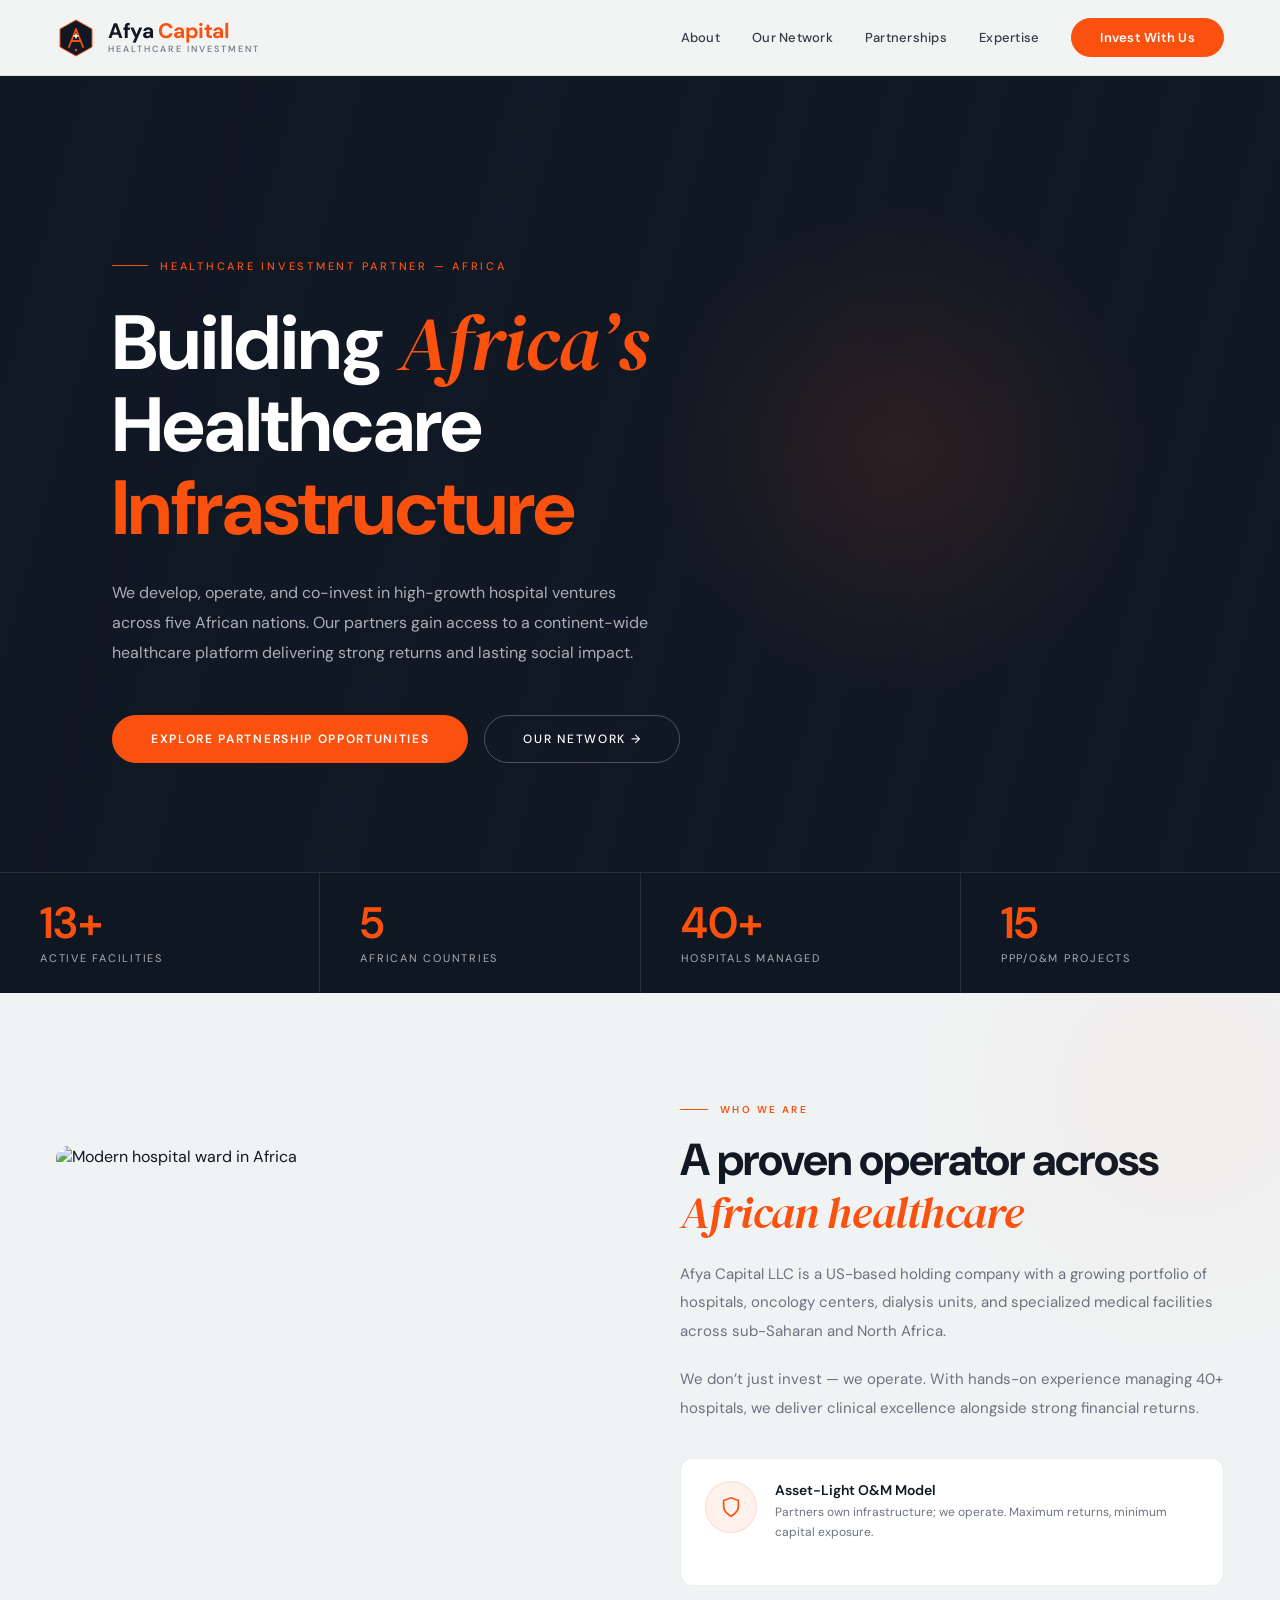
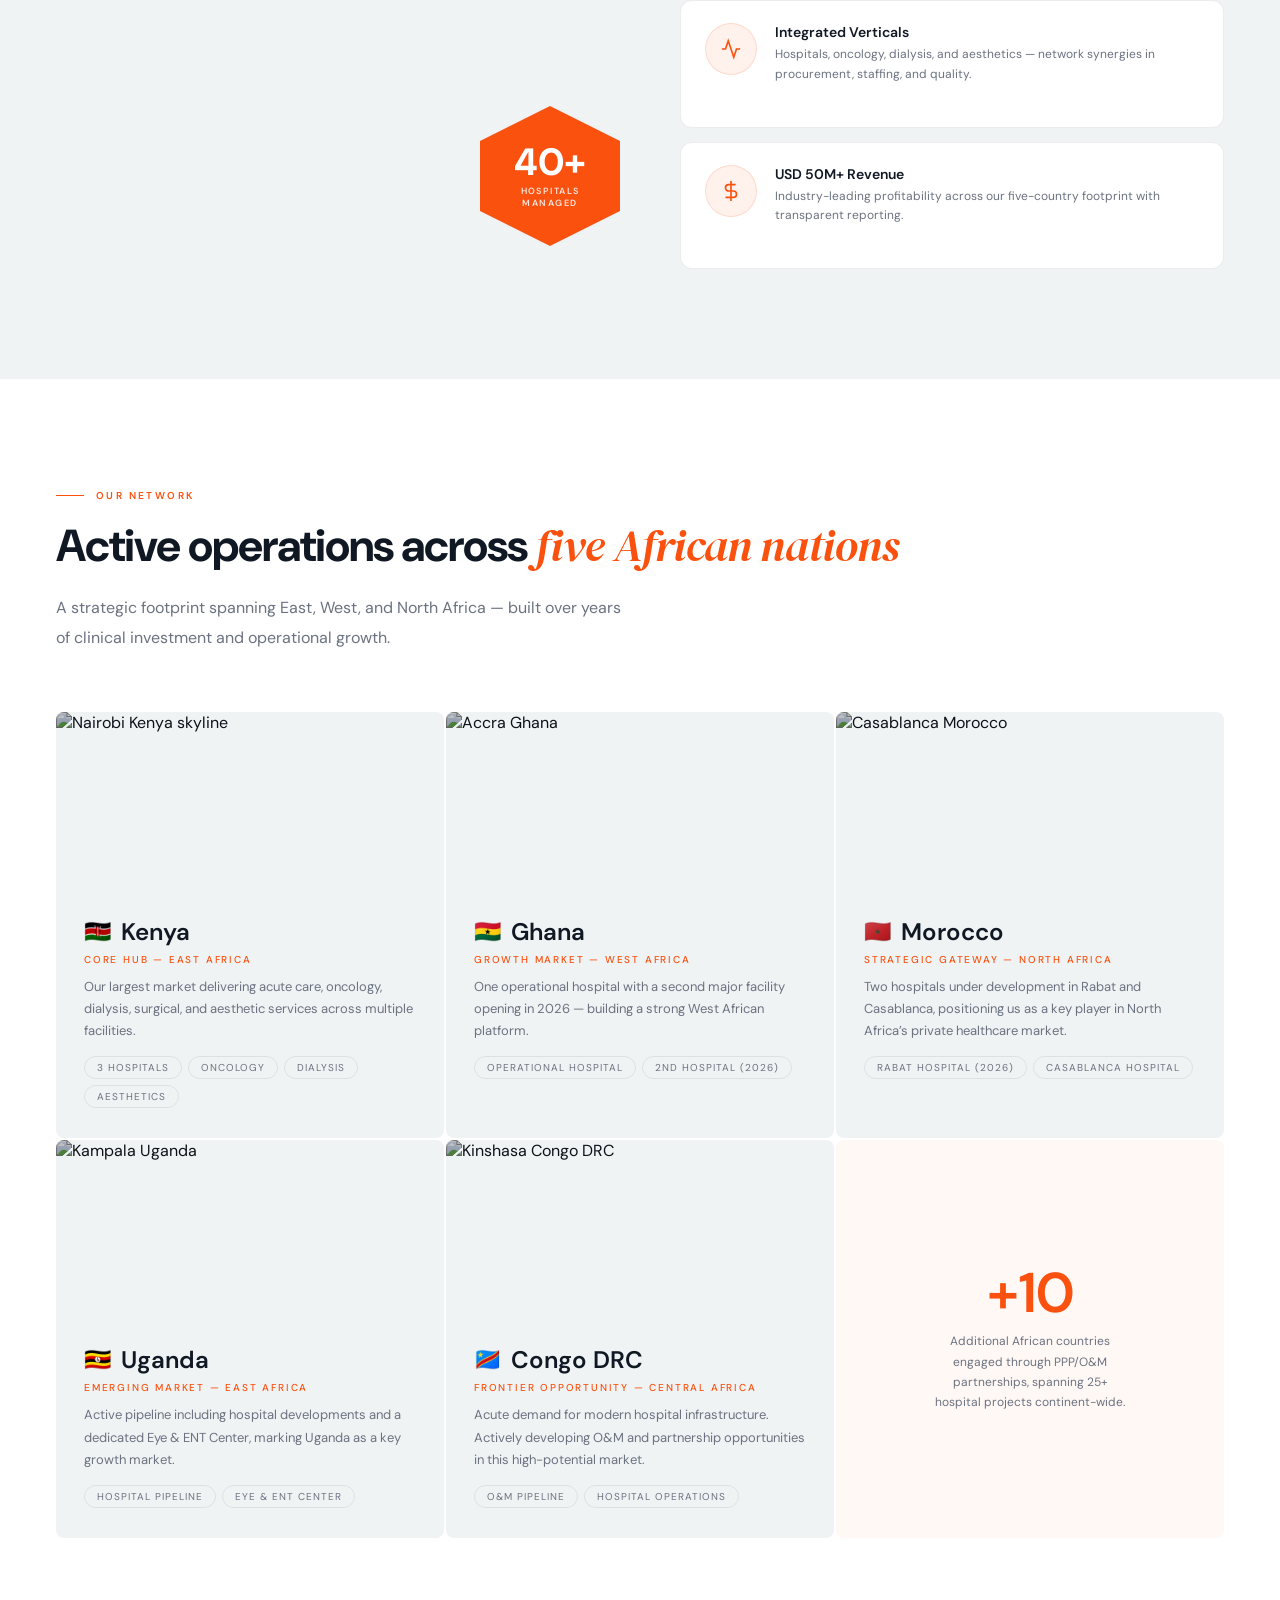
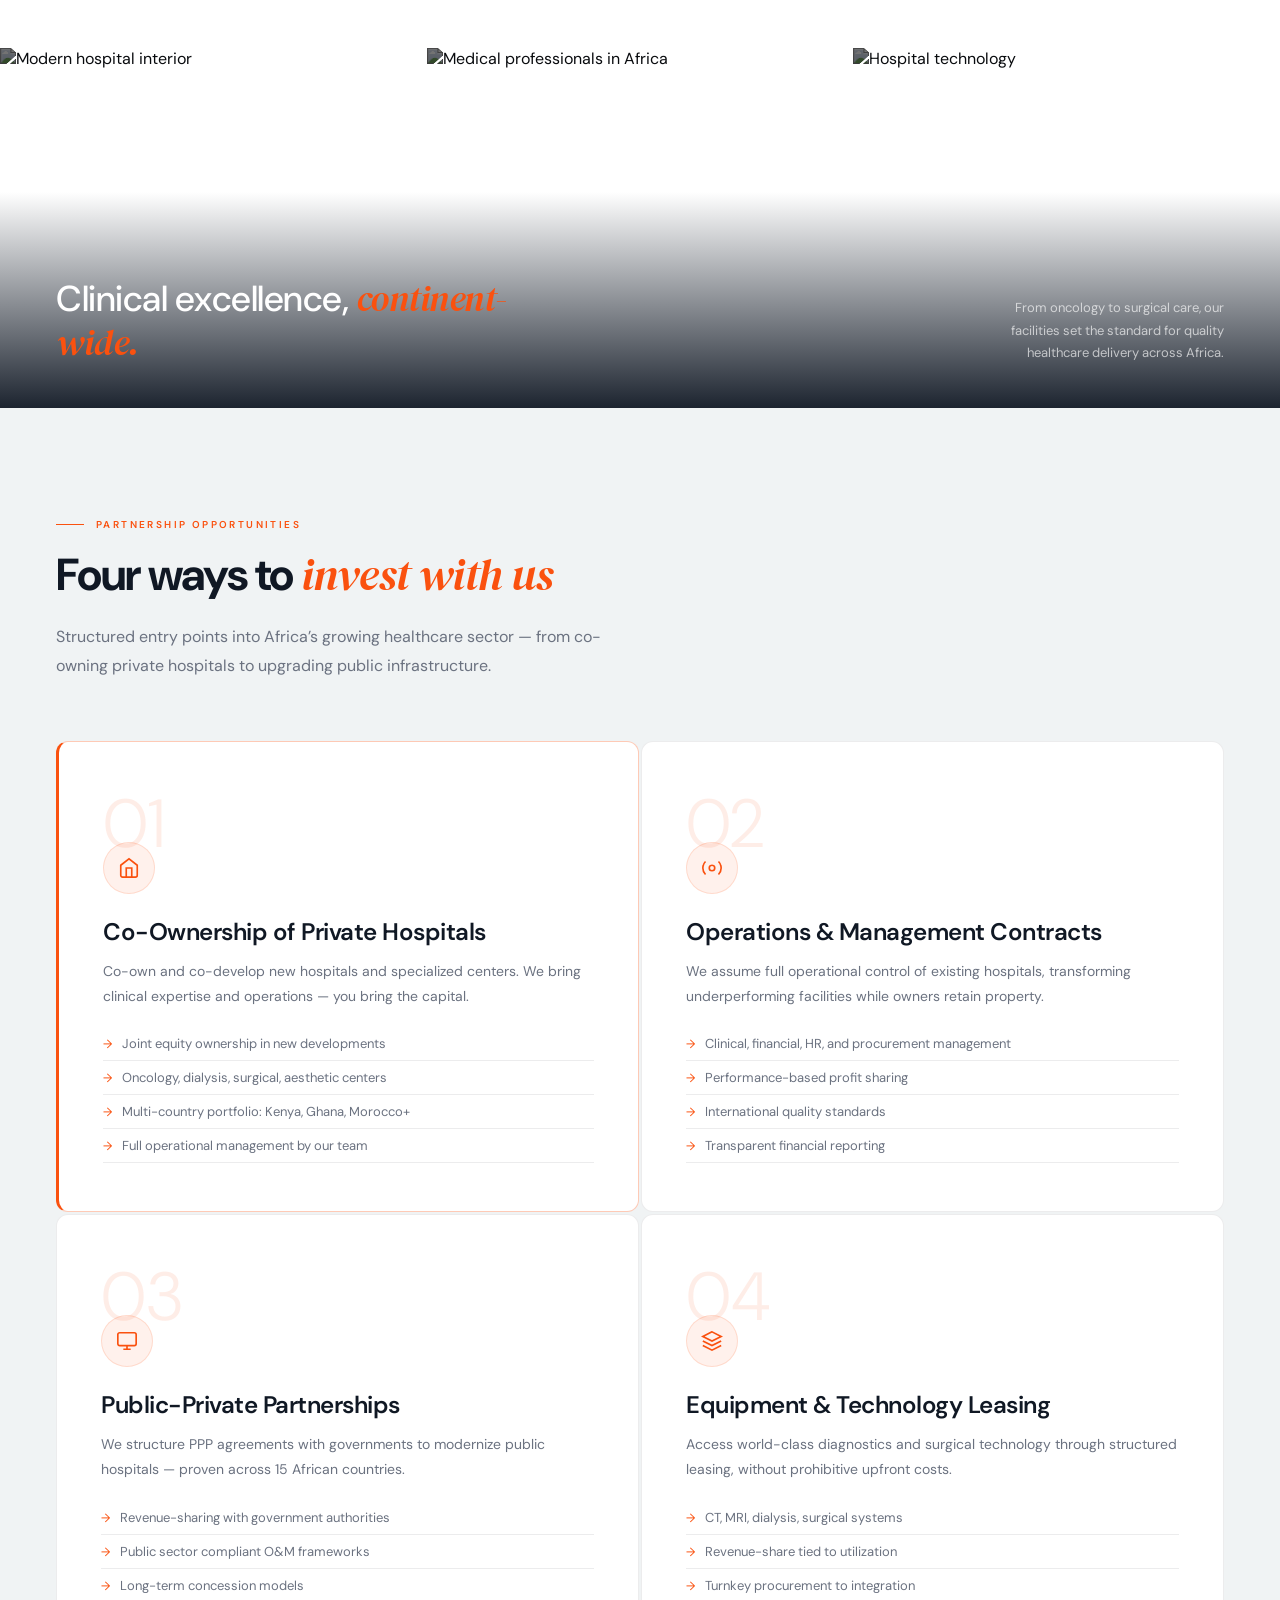
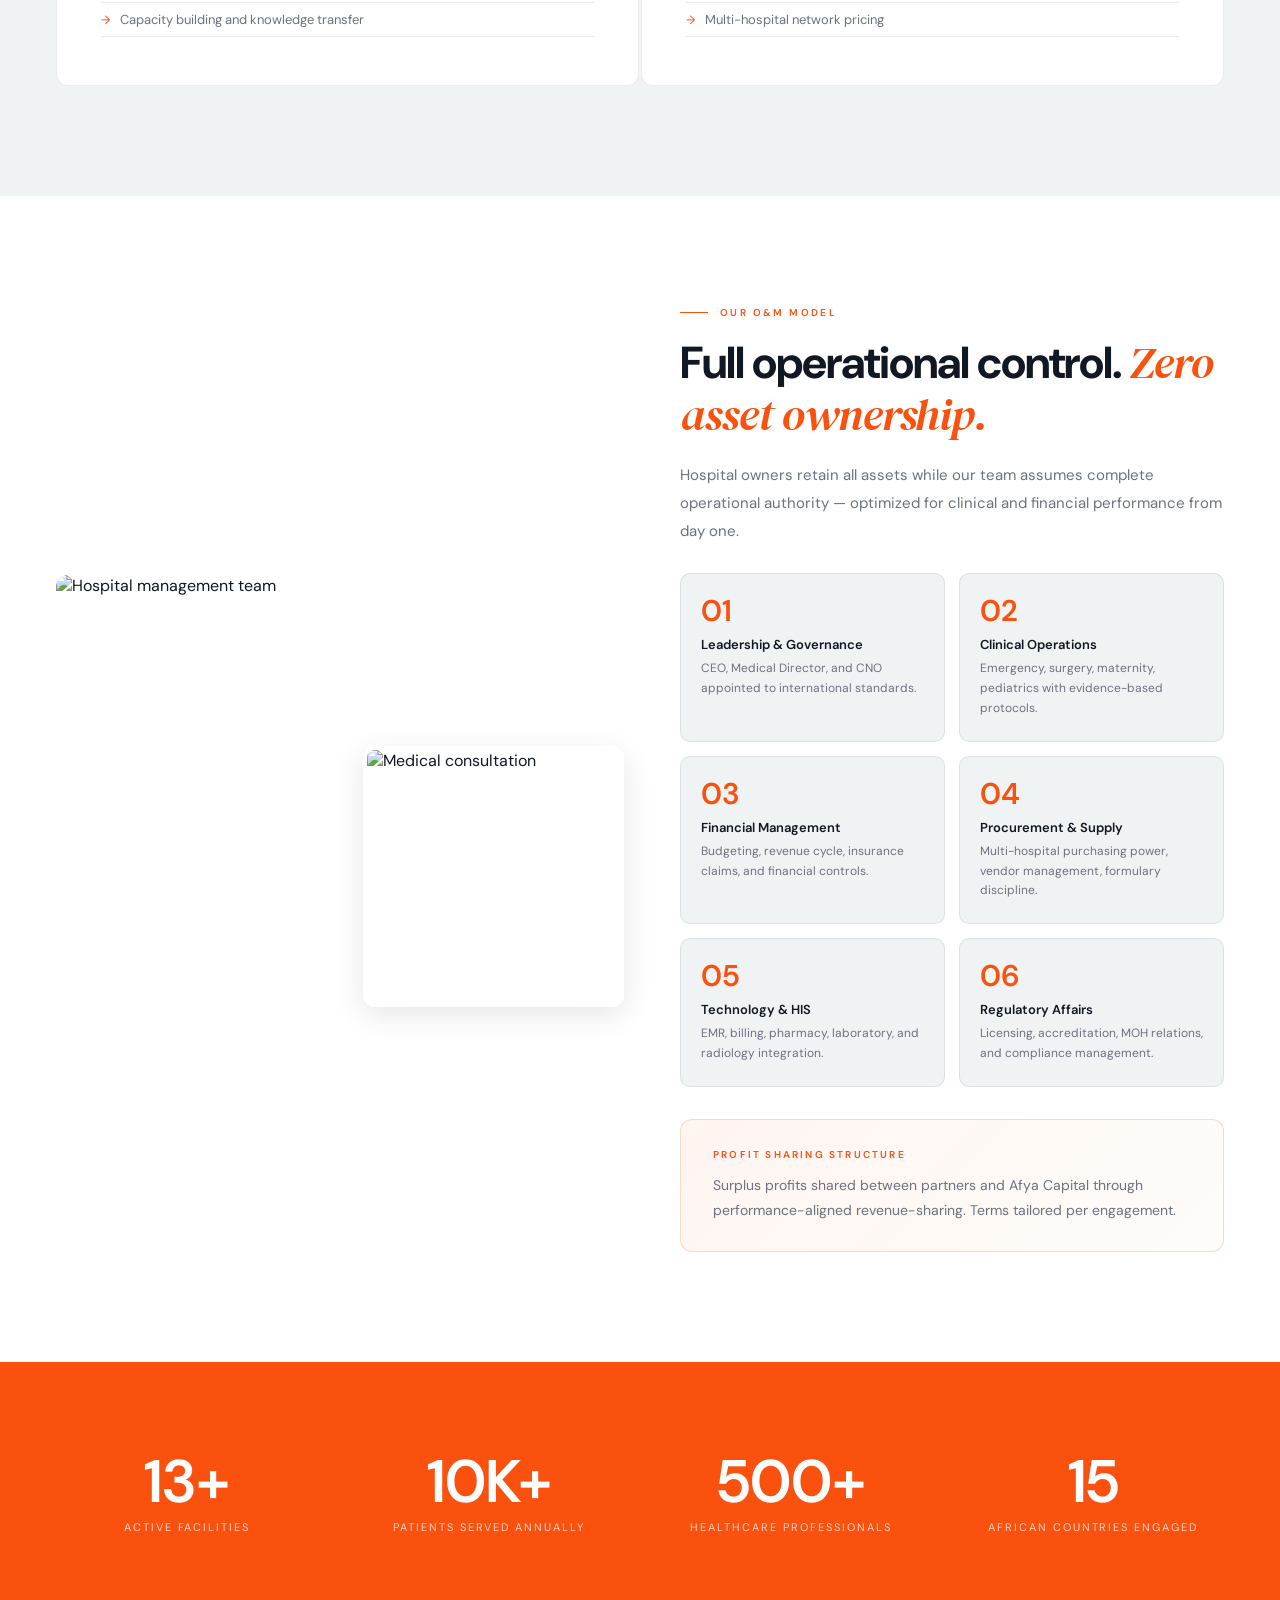
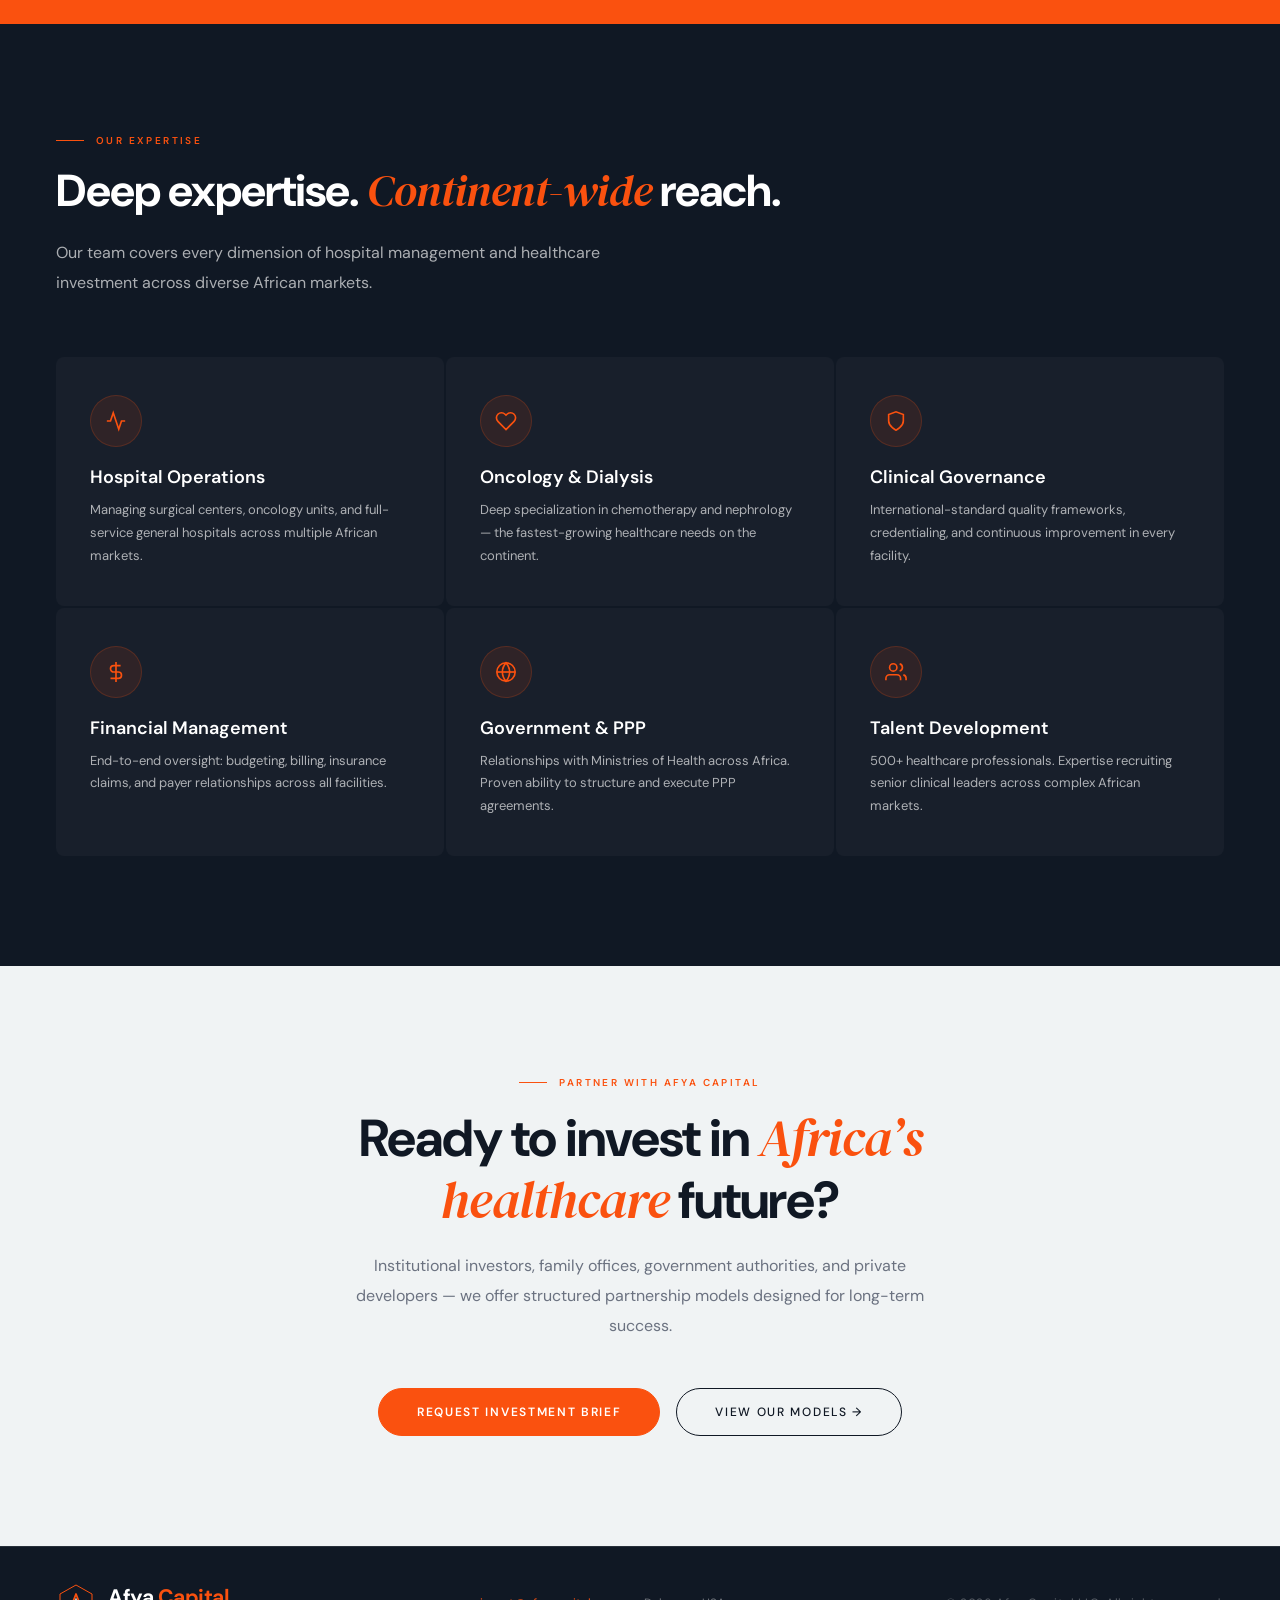
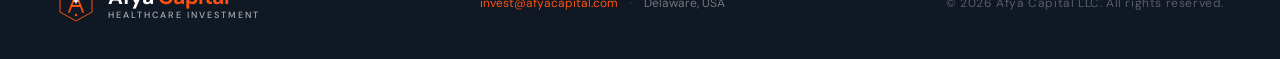
==== commit b6abe786: "Replace DM Sans italic with DM Serif Display italic for accent text DM Sans italic looks flat for de" ====
--- a/standalone/index.html
+++ b/standalone/index.html
@@ -21,8 +21,8 @@
   <link rel="preconnect" href="https://fonts.googleapis.com">
   <link rel="preconnect" href="https://fonts.gstatic.com" crossorigin>
 
-  <!-- Fonts: DM Sans (matching Corex Business Strategist theme) -->
-  <link href="https://fonts.googleapis.com/css2?family=DM+Sans:ital,opsz,wght@0,9..40,100..1000;1,9..40,100..1000&display=swap" rel="stylesheet">
+  <!-- Fonts: DM Sans + DM Serif Display italic (matching Corex Business Strategist theme) -->
+  <link href="https://fonts.googleapis.com/css2?family=DM+Sans:ital,opsz,wght@0,9..40,100..1000;1,9..40,100..1000&family=DM+Serif+Display:ital@1&display=swap" rel="stylesheet">
 
   <!-- Styles -->
   <link rel="stylesheet" href="css/styles.css">
--- a/standalone/css/styles.css
+++ b/standalone/css/styles.css
@@ -1,7 +1,7 @@
 /* ==========================================================================
    Afya Capital — Healthcare Investment Landing Page
    Modern business theme inspired by Corex Home Strategist
-   Font: DM Sans | Accent: #fa510f (orange)
+   Fonts: DM Sans + DM Serif Display (italic accent) | Accent: #fa510f (orange)
    ========================================================================== */
 
 :root {
@@ -305,6 +305,7 @@
 }
 
 h1 .italic {
+  font-family: 'DM Serif Display', serif;
   font-style: italic;
   font-weight: 400;
   color: var(--main);
@@ -474,6 +475,7 @@
 }
 
 h2 em {
+  font-family: 'DM Serif Display', serif;
   font-style: italic;
   font-weight: 400;
   color: var(--main);
@@ -796,6 +798,7 @@
 }
 
 .band-caption h3 em {
+  font-family: 'DM Serif Display', serif;
   font-style: italic;
   font-weight: 400;
   color: var(--main);
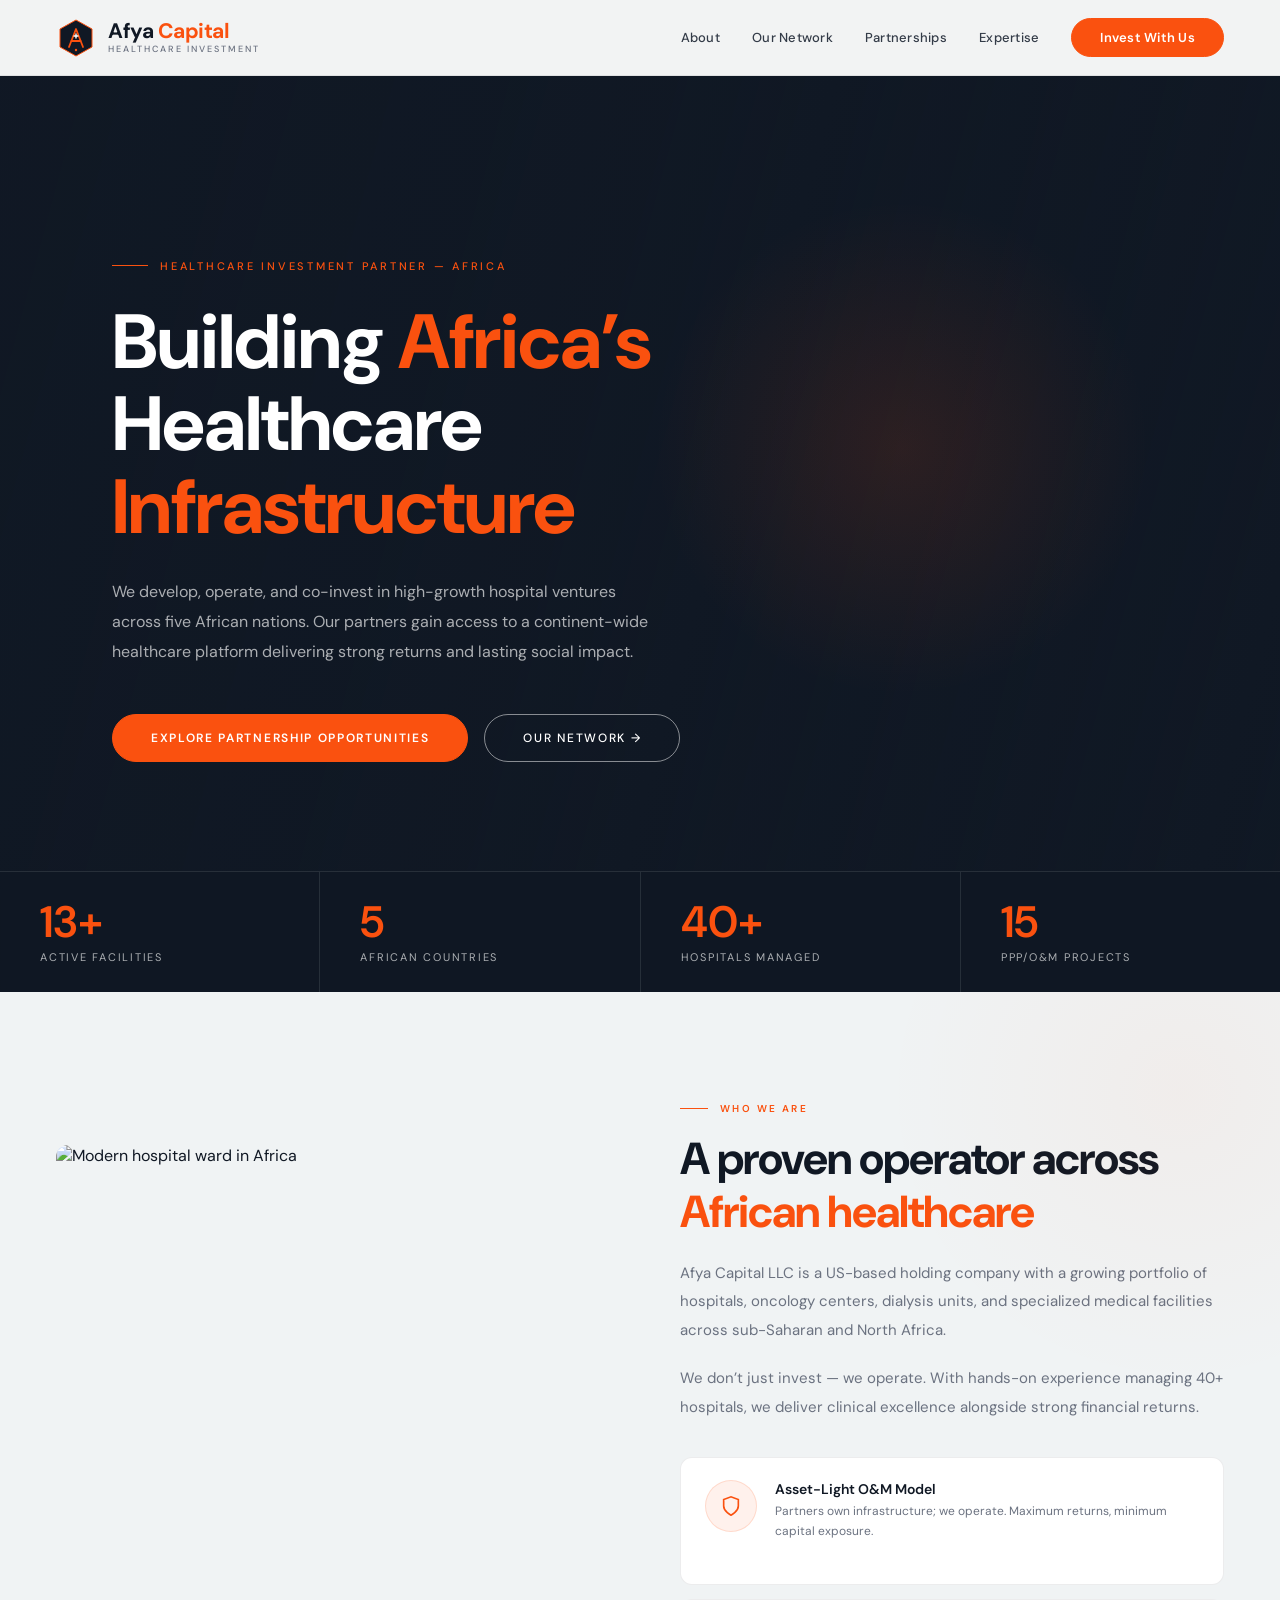
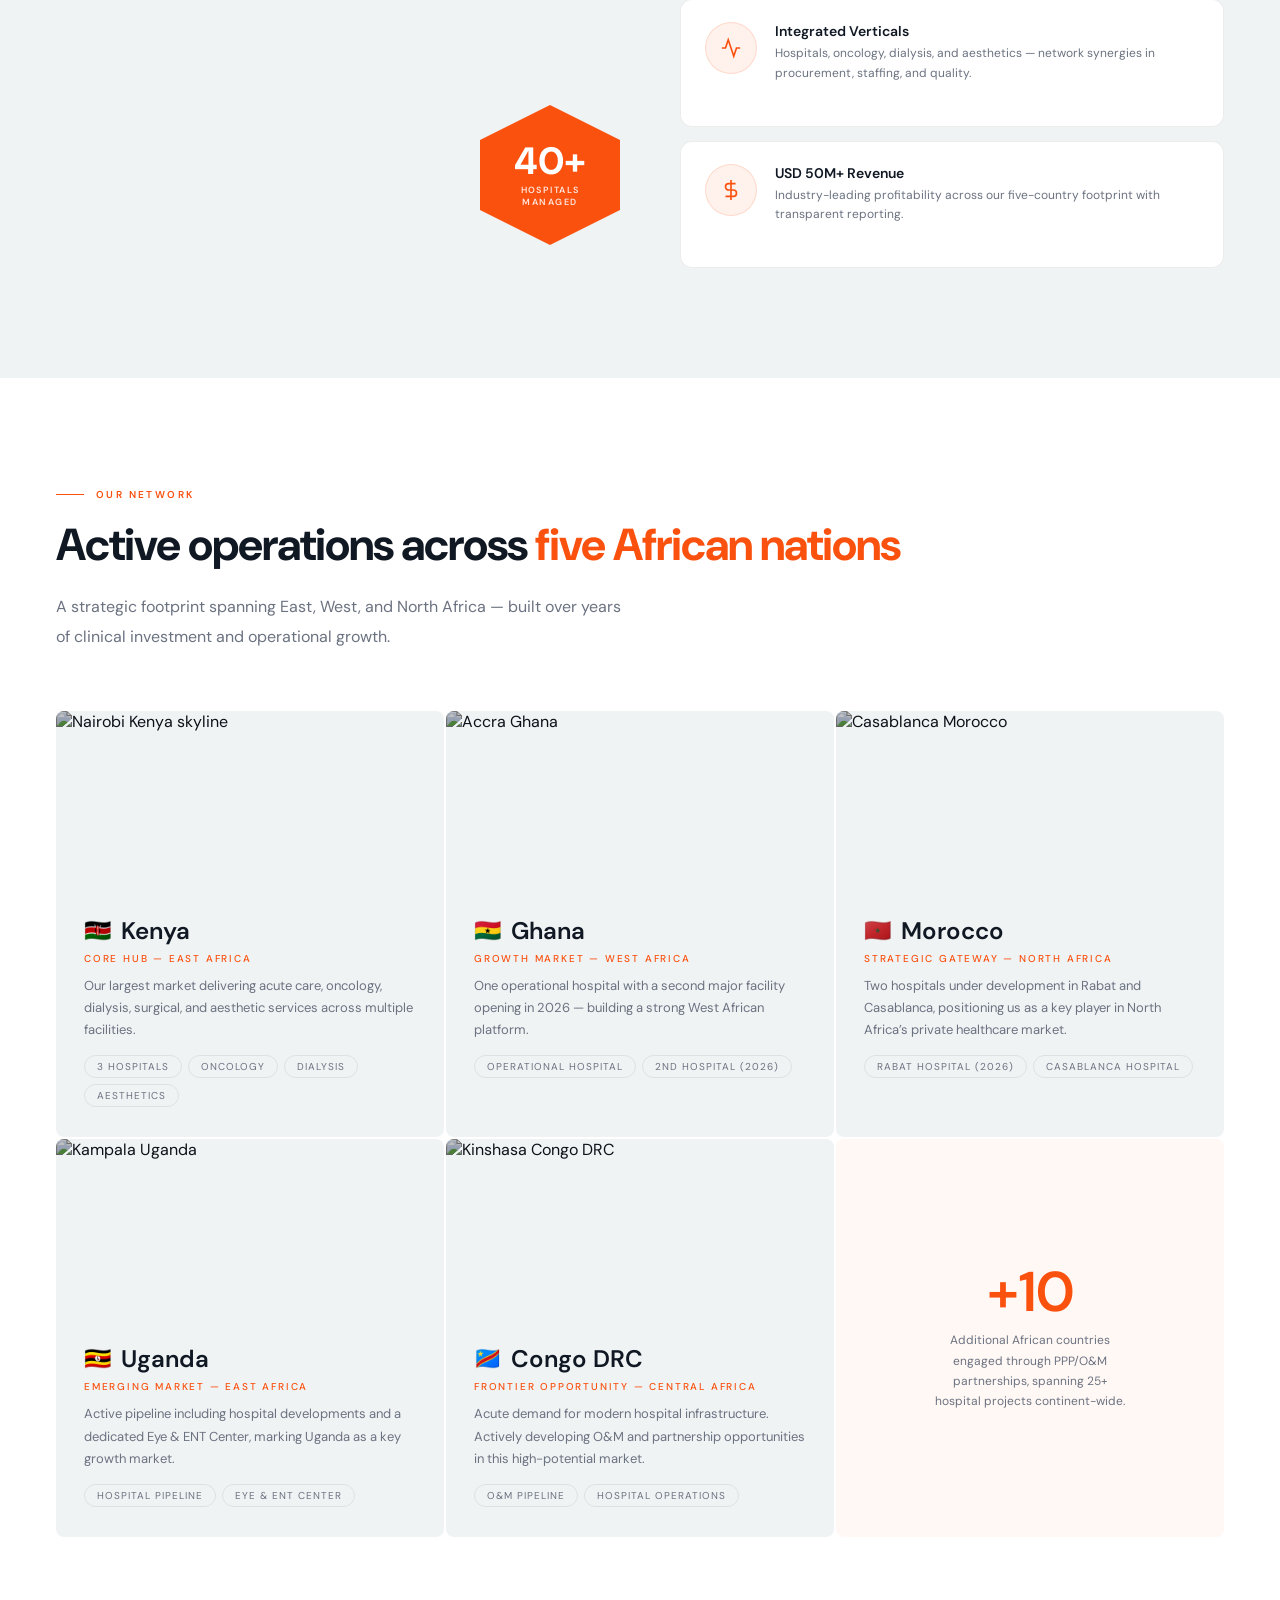
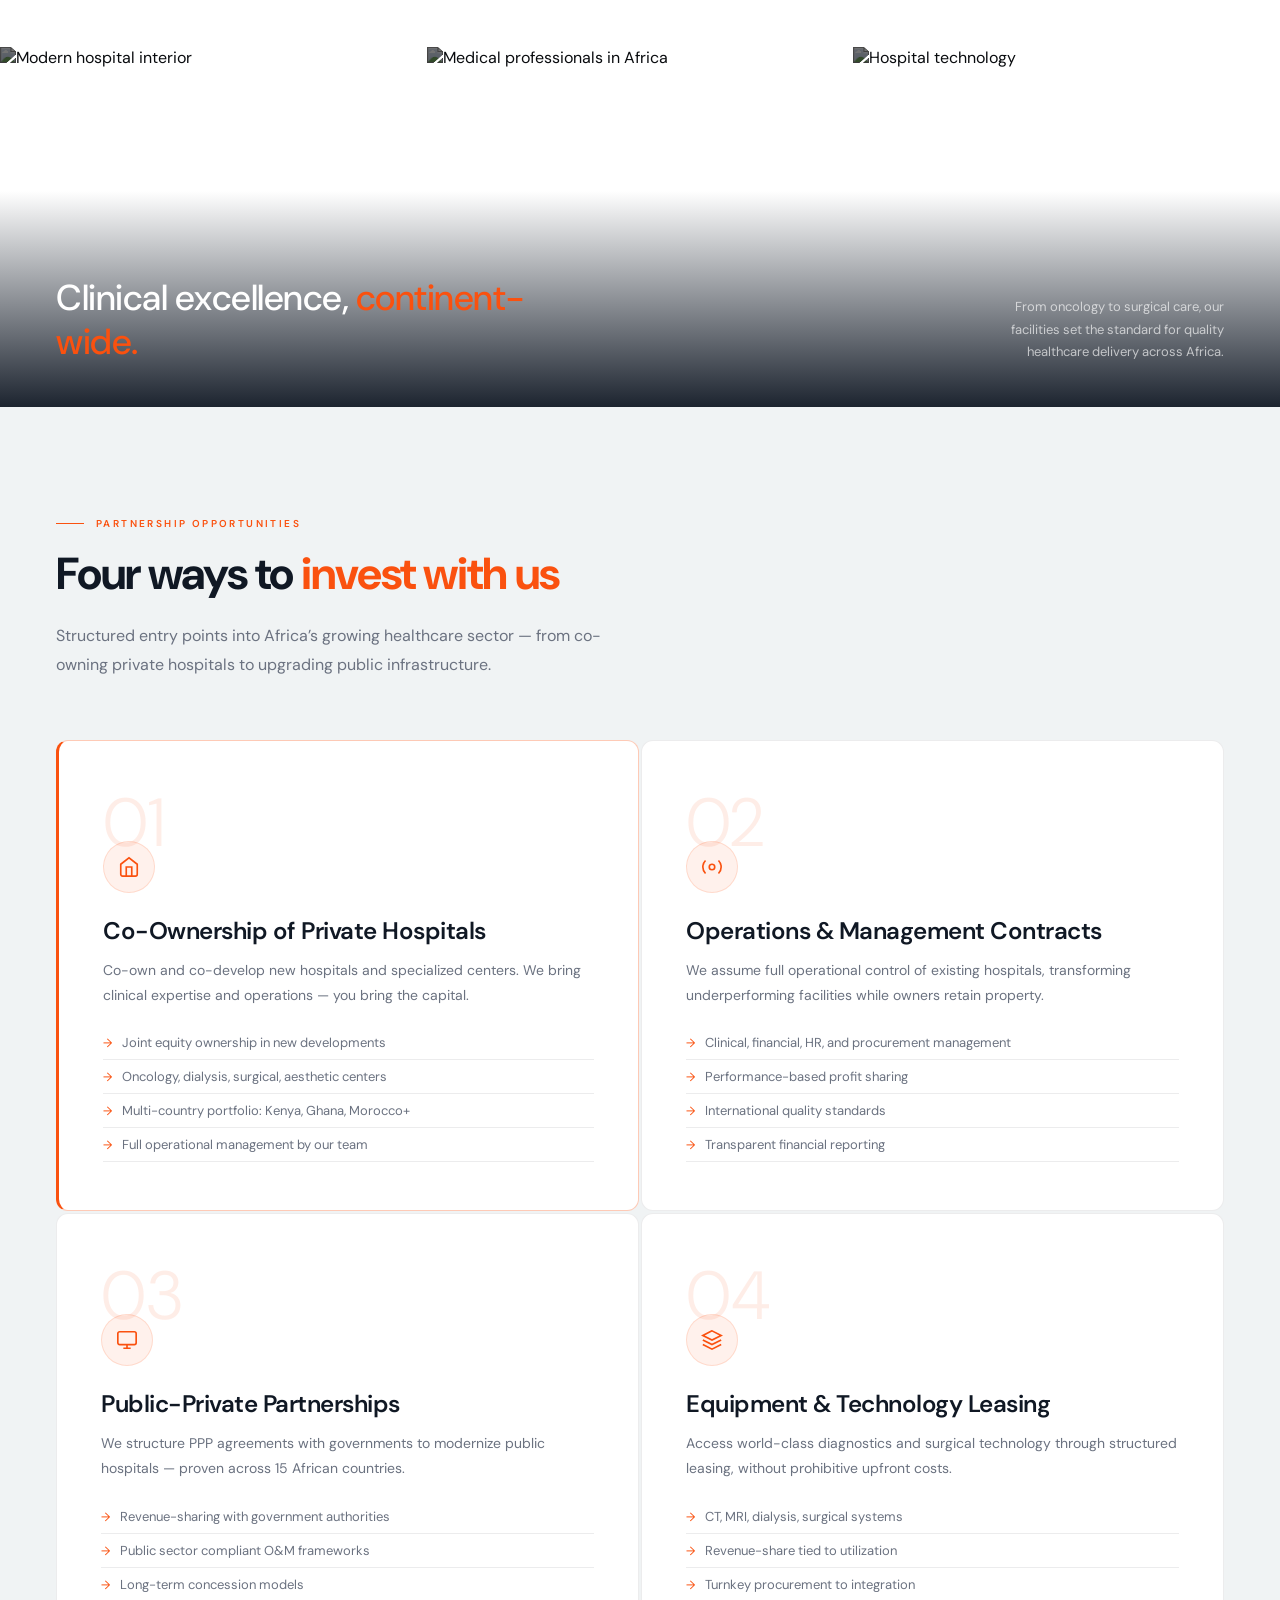
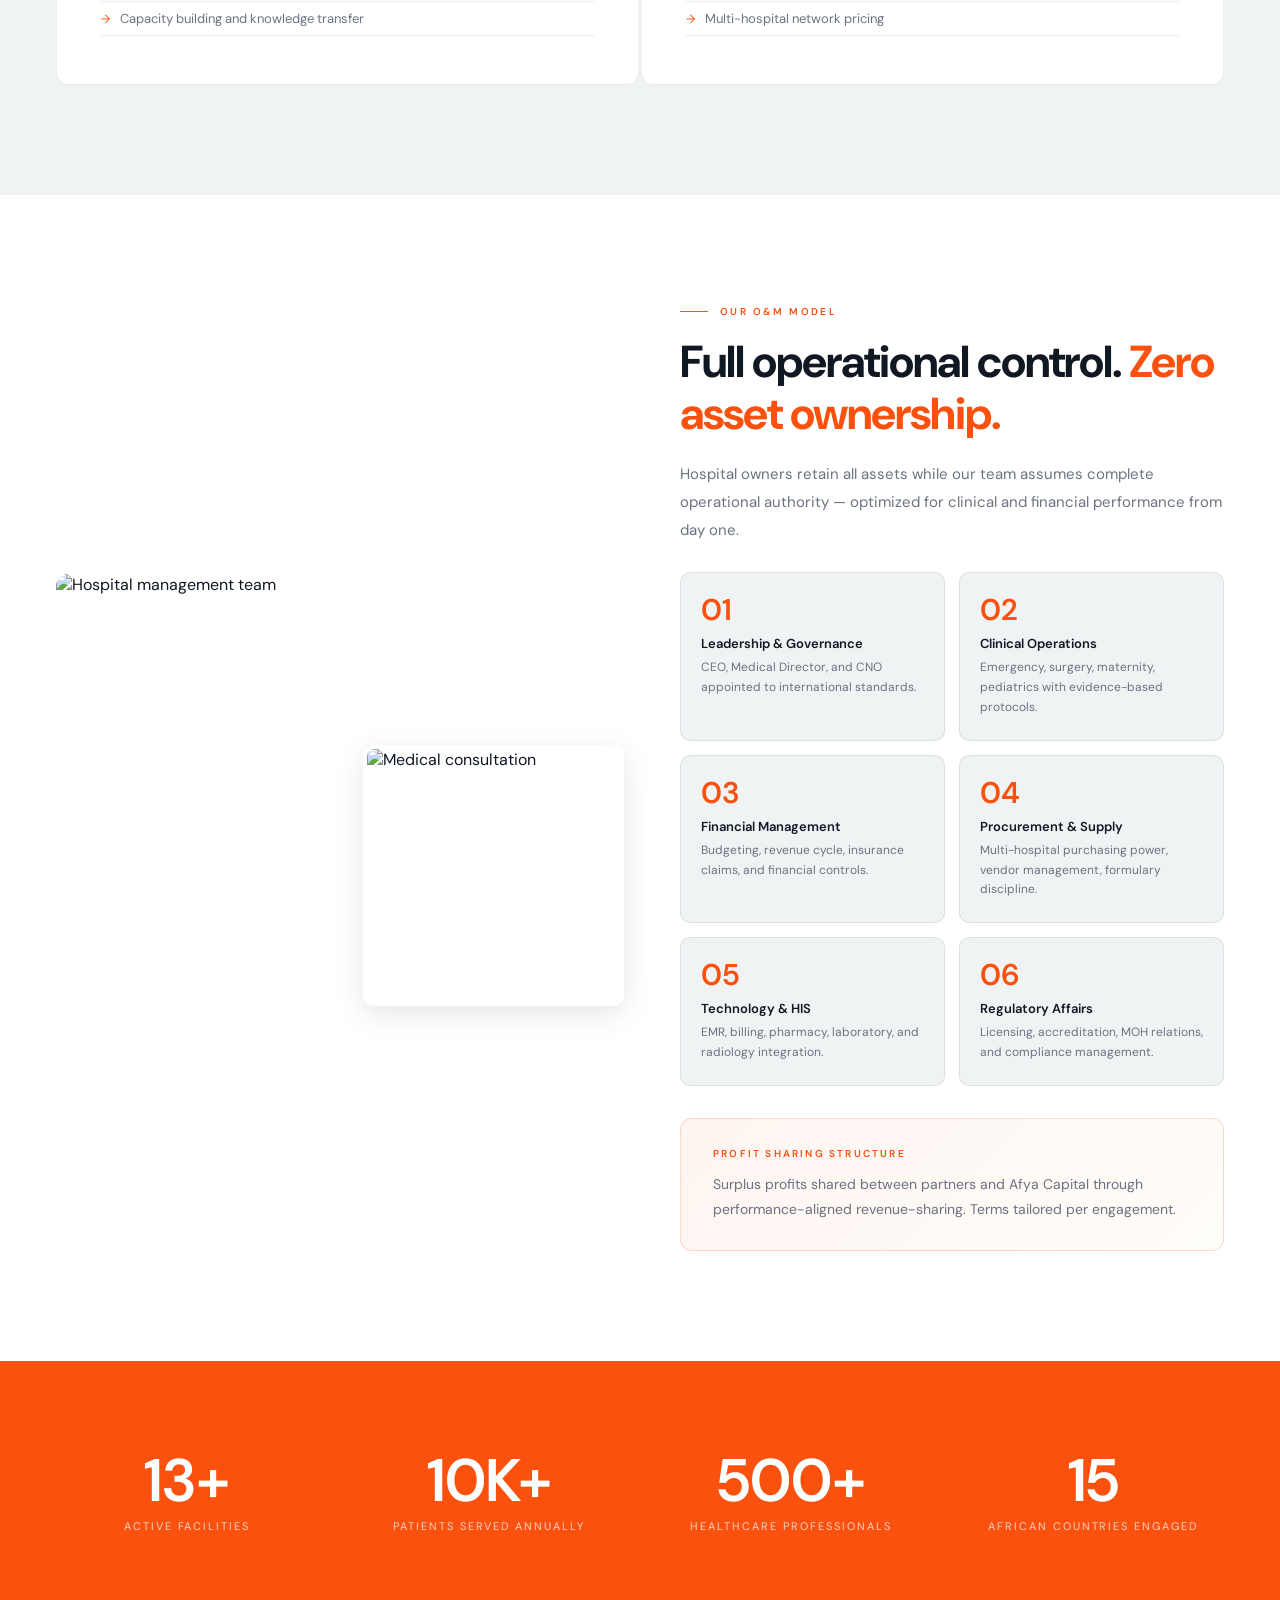
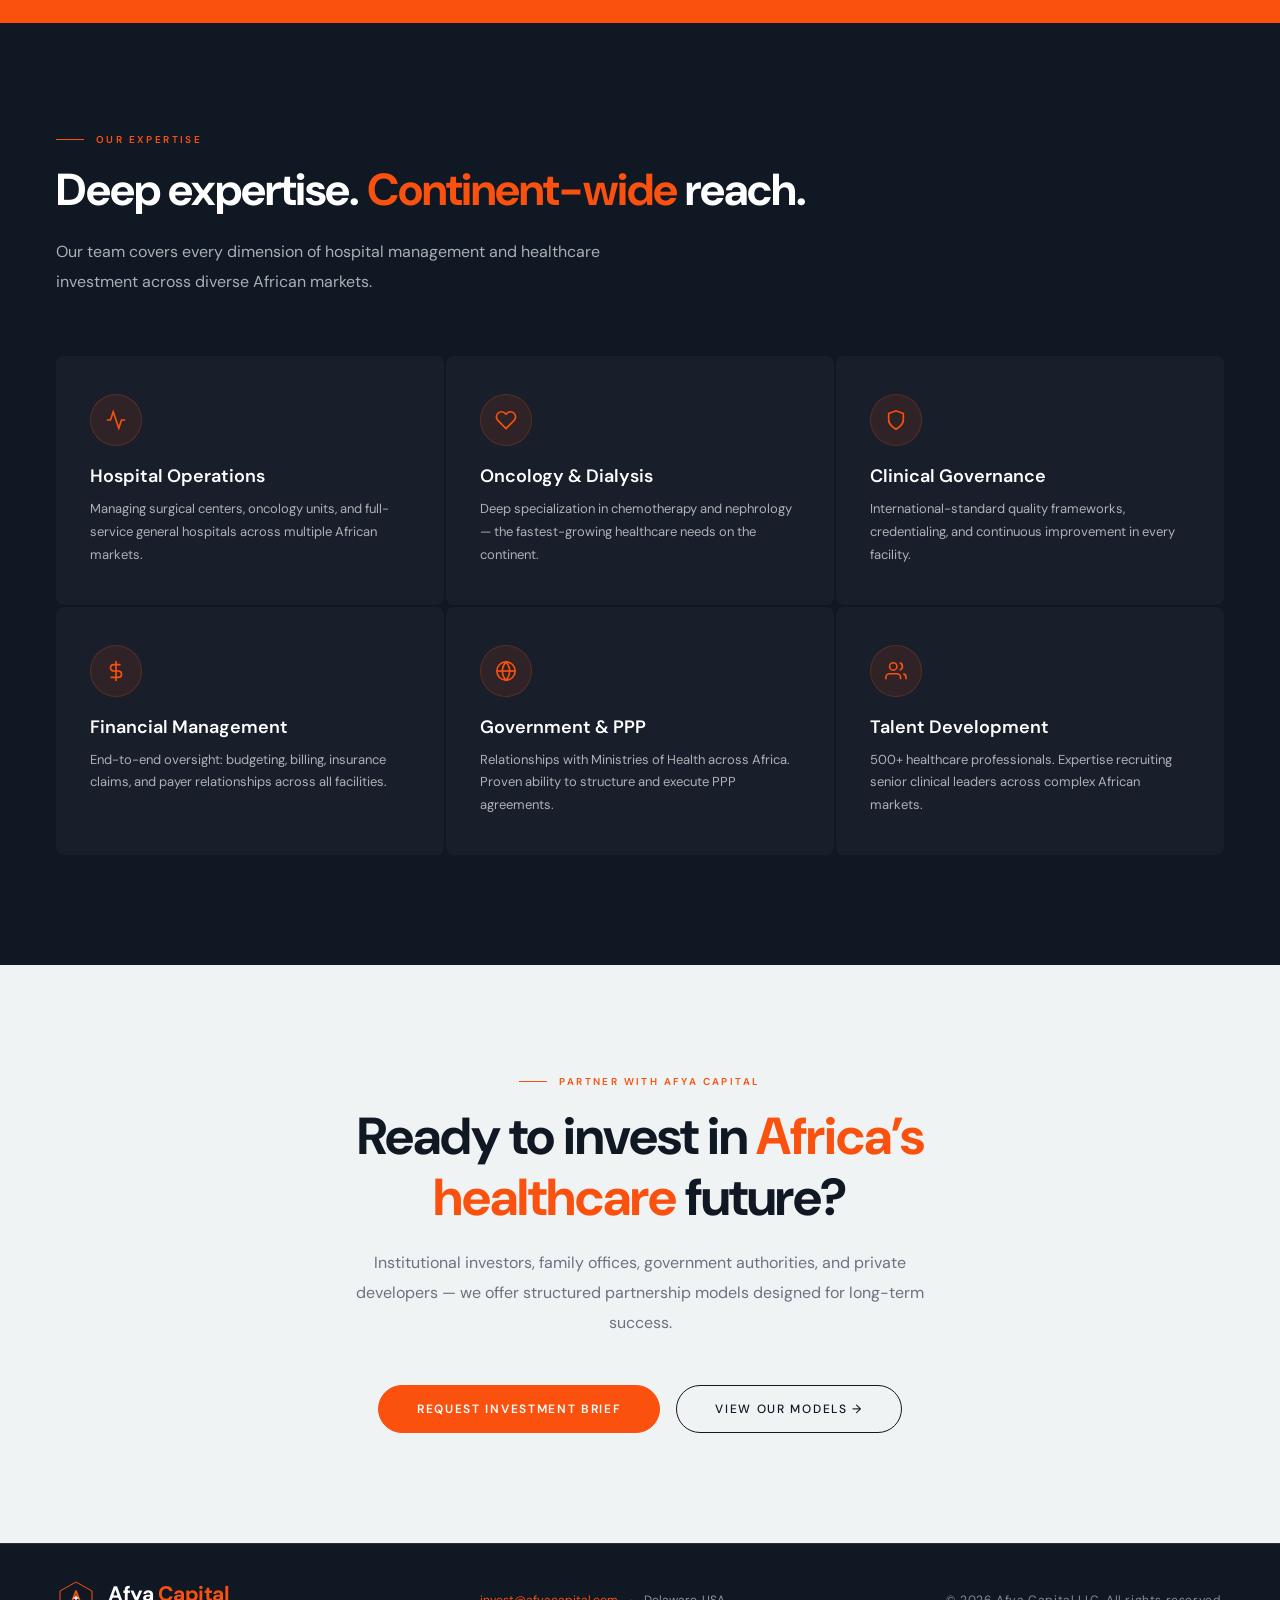
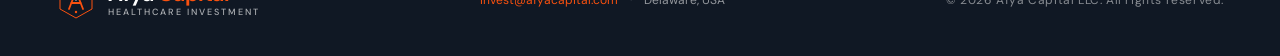
==== commit c00d9479: "Remove all italic styling and fix UI/UX audit issues - Remove italic font (DM Serif Display) entirel" ====
--- a/standalone/index.html
+++ b/standalone/index.html
@@ -21,8 +21,8 @@
   <link rel="preconnect" href="https://fonts.googleapis.com">
   <link rel="preconnect" href="https://fonts.gstatic.com" crossorigin>
 
-  <!-- Fonts: DM Sans + DM Serif Display italic (matching Corex Business Strategist theme) -->
-  <link href="https://fonts.googleapis.com/css2?family=DM+Sans:ital,opsz,wght@0,9..40,100..1000;1,9..40,100..1000&family=DM+Serif+Display:ital@1&display=swap" rel="stylesheet">
+  <!-- Fonts: DM Sans (matching Corex Business Strategist theme) -->
+  <link href="https://fonts.googleapis.com/css2?family=DM+Sans:opsz,wght@9..40,100..1000&display=swap" rel="stylesheet">
 
   <!-- Styles -->
   <link rel="stylesheet" href="css/styles.css">
@@ -74,7 +74,7 @@
       <div class="hero-eyebrow-line"></div>
       <span>Healthcare Investment Partner &mdash; Africa</span>
     </div>
-    <h1>Building <em class="italic">Africa&rsquo;s</em><br>Healthcare<br><span class="accent">Infrastructure</span></h1>
+    <h1>Building <span class="accent">Africa&rsquo;s</span><br>Healthcare<br><span class="accent">Infrastructure</span></h1>
     <p class="hero-body">We develop, operate, and co-invest in high-growth hospital ventures across five African nations. Our partners gain access to a continent-wide healthcare platform delivering strong returns and lasting social impact.</p>
     <div class="hero-actions">
       <a href="#partnerships" class="btn-gold">Explore Partnership Opportunities</a>
@@ -104,7 +104,7 @@
       </div>
       <div class="about-text">
         <div class="eyebrow"><span>Who We Are</span></div>
-        <h2>A proven operator across <em>African healthcare</em></h2>
+        <h2>A proven operator across <span class="accent">African healthcare</span></h2>
         <p>Afya Capital LLC is a US-based holding company with a growing portfolio of hospitals, oncology centers, dialysis units, and specialized medical facilities across sub-Saharan and North Africa.</p>
         <p>We don&rsquo;t just invest &mdash; we operate. With hands-on experience managing 40+ hospitals, we deliver clinical excellence alongside strong financial returns.</p>
         <div class="pillars">
@@ -141,7 +141,7 @@
 <section id="network" class="animate-on-scroll">
   <div class="container">
     <div class="eyebrow"><span>Our Network</span></div>
-    <h2>Active operations across <em>five African nations</em></h2>
+    <h2>Active operations across <span class="accent">five African nations</span></h2>
     <p class="lead">A strategic footprint spanning East, West, and North Africa &mdash; built over years of clinical investment and operational growth.</p>
     <div class="countries-grid">
       <div class="country-card">
@@ -208,7 +208,7 @@
   <img class="band-img" src="https://images.unsplash.com/photo-1666214280557-f1b5022eb634?w=700&q=70&auto=format&fit=crop" alt="Hospital technology" loading="lazy">
   <div class="band-overlay"></div>
   <div class="band-caption">
-    <h3>Clinical excellence, <em>continent-wide.</em></h3>
+    <h3>Clinical excellence, <span class="accent">continent-wide.</span></h3>
     <p>From oncology to surgical care, our facilities set the standard for quality healthcare delivery across Africa.</p>
   </div>
 </div>
@@ -219,7 +219,7 @@
 <section id="partnerships" class="animate-on-scroll">
   <div class="container">
     <div class="eyebrow"><span>Partnership Opportunities</span></div>
-    <h2>Four ways to <em>invest with us</em></h2>
+    <h2>Four ways to <span class="accent">invest with us</span></h2>
     <p class="lead">Structured entry points into Africa&rsquo;s growing healthcare sector &mdash; from co-owning private hospitals to upgrading public infrastructure.</p>
     <div class="pship-grid">
       <div class="pship-card pship-featured">
@@ -286,7 +286,7 @@
       </div>
       <div>
         <div class="eyebrow"><span>Our O&amp;M Model</span></div>
-        <h2>Full operational control. <em>Zero asset ownership.</em></h2>
+        <h2>Full operational control. <span class="accent">Zero asset ownership.</span></h2>
         <p class="om-text-lead">Hospital owners retain all assets while our team assumes complete operational authority &mdash; optimized for clinical and financial performance from day one.</p>
         <div class="om-cards">
           <div class="om-card"><div class="om-card-n">01</div><h4>Leadership &amp; Governance</h4><p>CEO, Medical Director, and CNO appointed to international standards.</p></div>
@@ -326,7 +326,7 @@
   <div class="expertise-bg-img"></div>
   <div class="expertise-wrap container">
     <div class="eyebrow"><span>Our Expertise</span></div>
-    <h2>Deep expertise. <em>Continent-wide</em> reach.</h2>
+    <h2>Deep expertise. <span class="accent">Continent-wide</span> reach.</h2>
     <p class="lead">Our team covers every dimension of hospital management and healthcare investment across diverse African markets.</p>
     <div class="expertise-grid">
       <div class="exp-item">
@@ -370,7 +370,7 @@
   <div class="contact-image"></div>
   <div class="contact-inner">
     <div class="eyebrow eyebrow--center"><span>Partner With Afya Capital</span></div>
-    <h2>Ready to invest in <em>Africa&rsquo;s healthcare</em> future?</h2>
+    <h2>Ready to invest in <span class="accent">Africa&rsquo;s healthcare</span> future?</h2>
     <p class="lead">Institutional investors, family offices, government authorities, and private developers &mdash; we offer structured partnership models designed for long-term success.</p>
     <div class="contact-actions">
       <a href="mailto:invest@afyacapital.com" class="btn-gold">Request Investment Brief</a>
--- a/standalone/css/styles.css
+++ b/standalone/css/styles.css
@@ -1,7 +1,7 @@
 /* ==========================================================================
    Afya Capital — Healthcare Investment Landing Page
    Modern business theme inspired by Corex Home Strategist
-   Fonts: DM Sans + DM Serif Display (italic accent) | Accent: #fa510f (orange)
+   Font: DM Sans | Accent: #fa510f (orange)
    ========================================================================== */
 
 :root {
@@ -69,6 +69,25 @@
   margin: 0 auto;
 }
 
+/* --- Skip link (accessibility) --- */
+.skip-link {
+  position: absolute;
+  top: -100%;
+  left: 16px;
+  background: var(--main);
+  color: var(--white);
+  padding: 10px 20px;
+  font-size: 13px;
+  font-weight: 600;
+  border-radius: 0 0 8px 8px;
+  z-index: 999;
+  transition: top 0.2s;
+}
+
+.skip-link:focus {
+  top: 0;
+}
+
 /* --- Focus styles --- */
 :focus-visible {
   outline: 2px solid var(--main);
@@ -195,8 +214,12 @@
 .nav-hamburger {
   display: none;
   flex-direction: column;
+  align-items: center;
+  justify-content: center;
   gap: 5px;
-  padding: 8px;
+  min-width: 44px;
+  min-height: 44px;
+  padding: 10px;
   z-index: 201;
 }
 
@@ -302,13 +325,6 @@
   margin-bottom: 28px;
   color: var(--white);
   animation: fadeUp 0.7s ease 0.25s both;
-}
-
-h1 .italic {
-  font-family: 'DM Serif Display', serif;
-  font-style: italic;
-  font-weight: 400;
-  color: var(--main);
 }
 
 h1 .accent {
@@ -355,7 +371,7 @@
 .btn-ghost {
   padding: 15px 38px;
   background: transparent;
-  border: 1px solid rgba(255, 255, 255, 0.25);
+  border: 1px solid rgba(255, 255, 255, 0.5);
   color: var(--white);
   font-size: 12px;
   letter-spacing: 0.14em;
@@ -474,10 +490,7 @@
   color: var(--black);
 }
 
-h2 em {
-  font-family: 'DM Serif Display', serif;
-  font-style: italic;
-  font-weight: 400;
+h2 .accent {
   color: var(--main);
 }
 
@@ -797,10 +810,7 @@
   line-height: 1.2;
 }
 
-.band-caption h3 em {
-  font-family: 'DM Serif Display', serif;
-  font-style: italic;
-  font-weight: 400;
+.band-caption h3 .accent {
   color: var(--main);
 }
 
@@ -1090,7 +1100,7 @@
   color: var(--white);
 }
 
-#expertise h2 em {
+#expertise h2 .accent {
   color: var(--main);
 }
 
@@ -1247,7 +1257,7 @@
   align-items: center;
   gap: 12px;
   font-size: 12px;
-  color: rgba(255, 255, 255, 0.4);
+  color: rgba(255, 255, 255, 0.55);
 }
 
 .footer-links a {
@@ -1265,7 +1275,7 @@
 
 footer p {
   font-size: 12px;
-  color: rgba(255, 255, 255, 0.3);
+  color: rgba(255, 255, 255, 0.5);
   letter-spacing: 0.05em;
 }
 
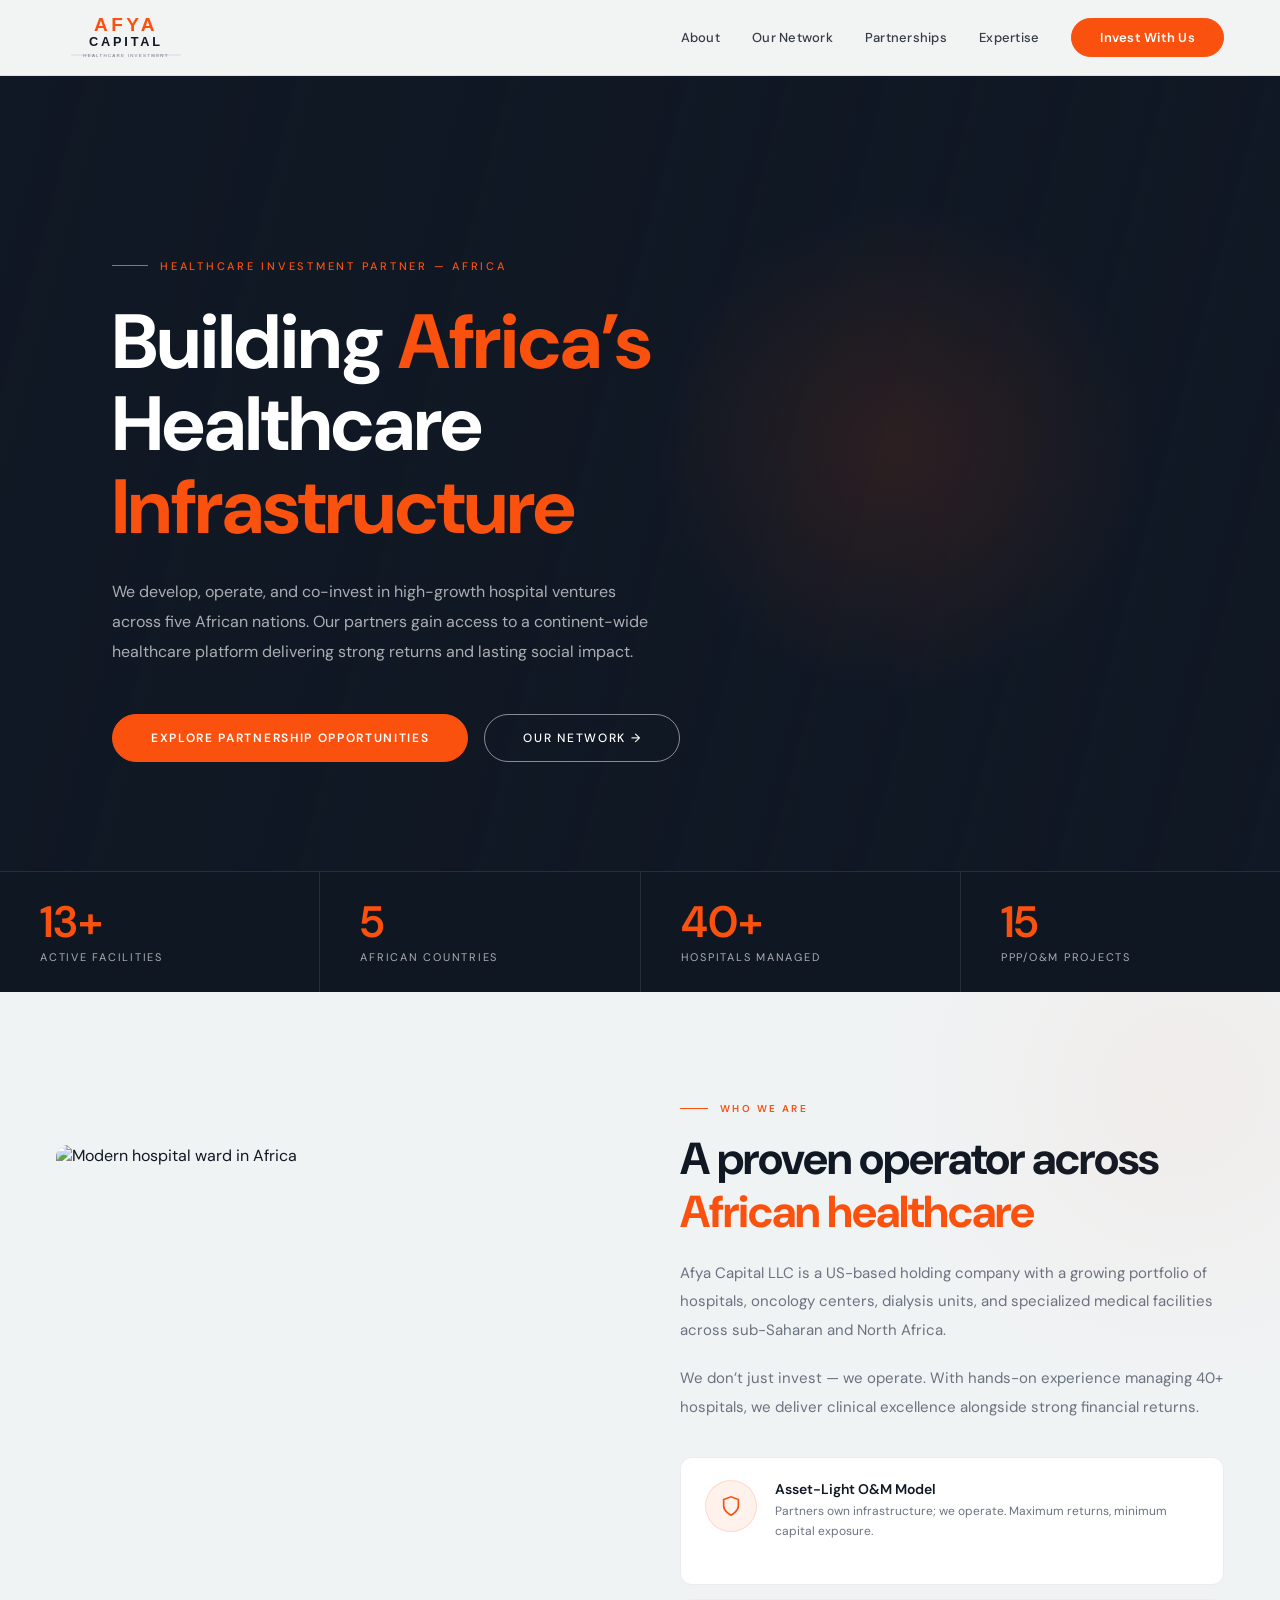
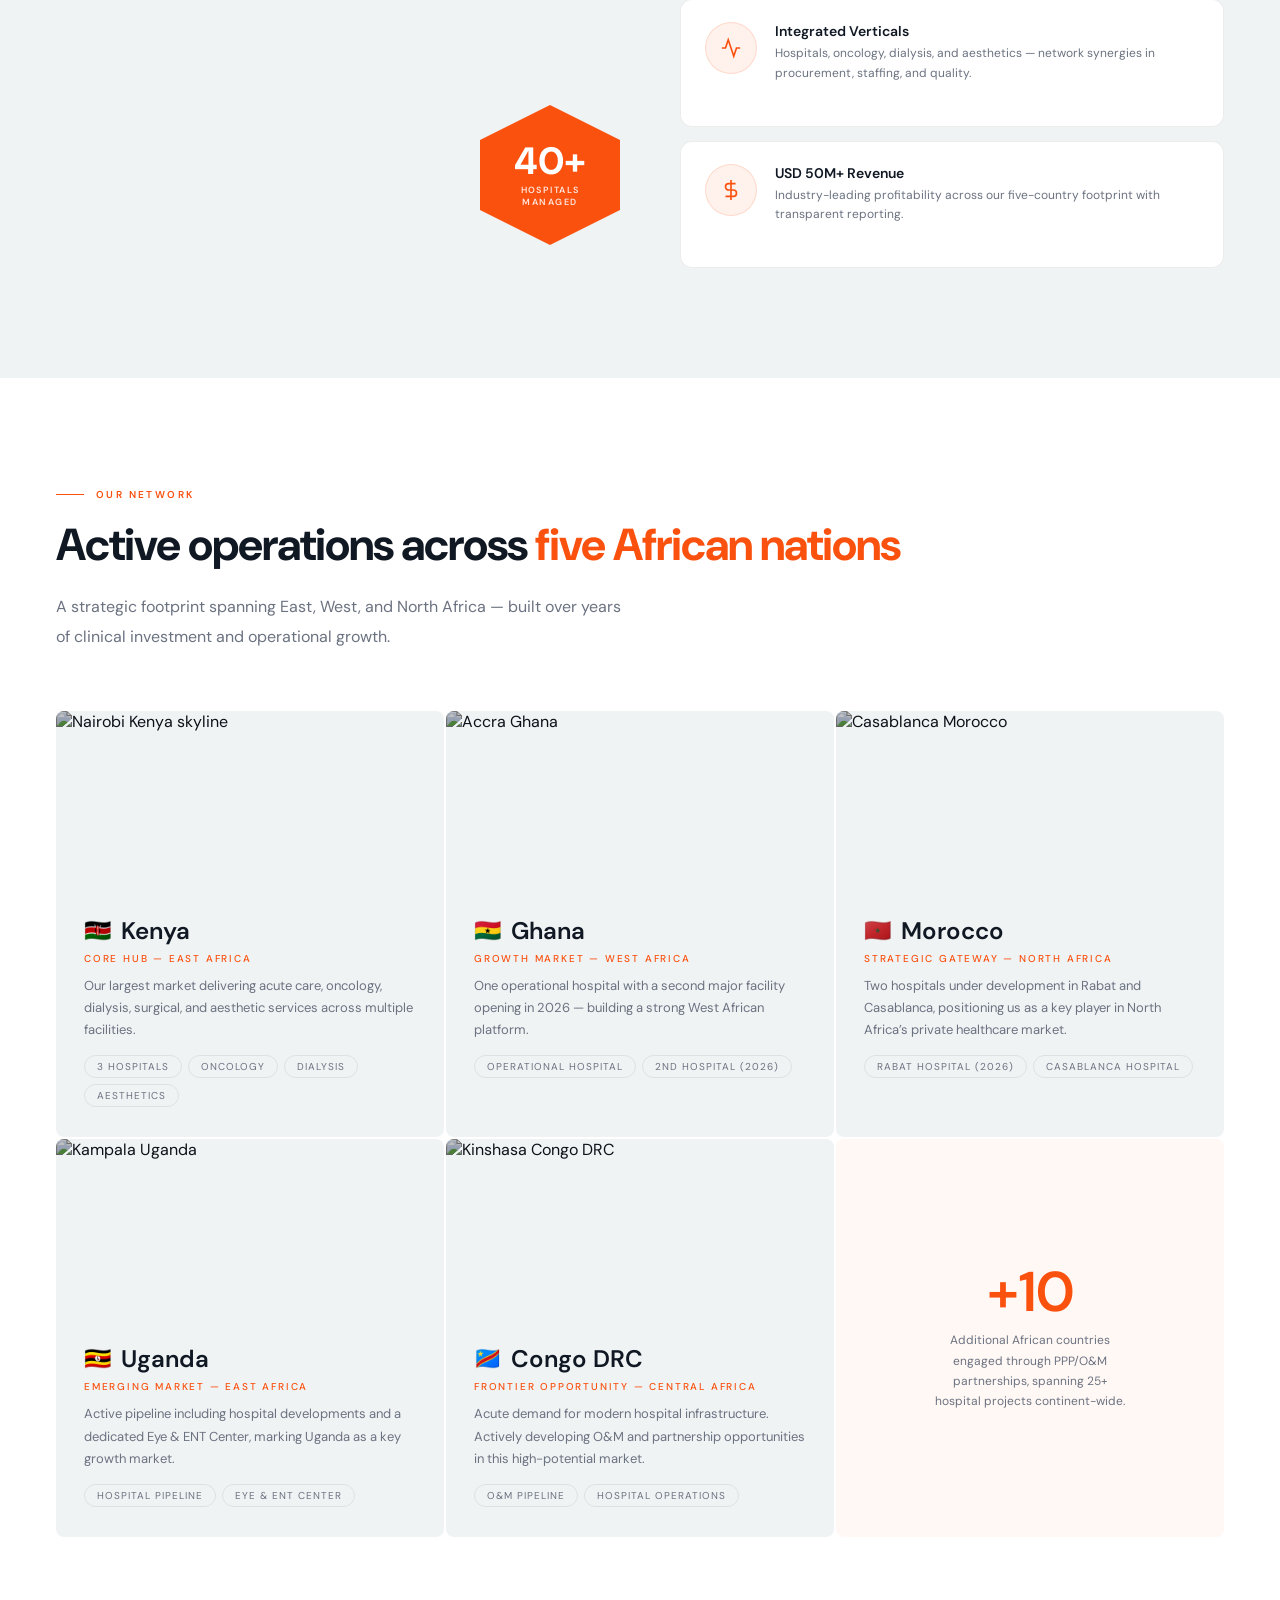
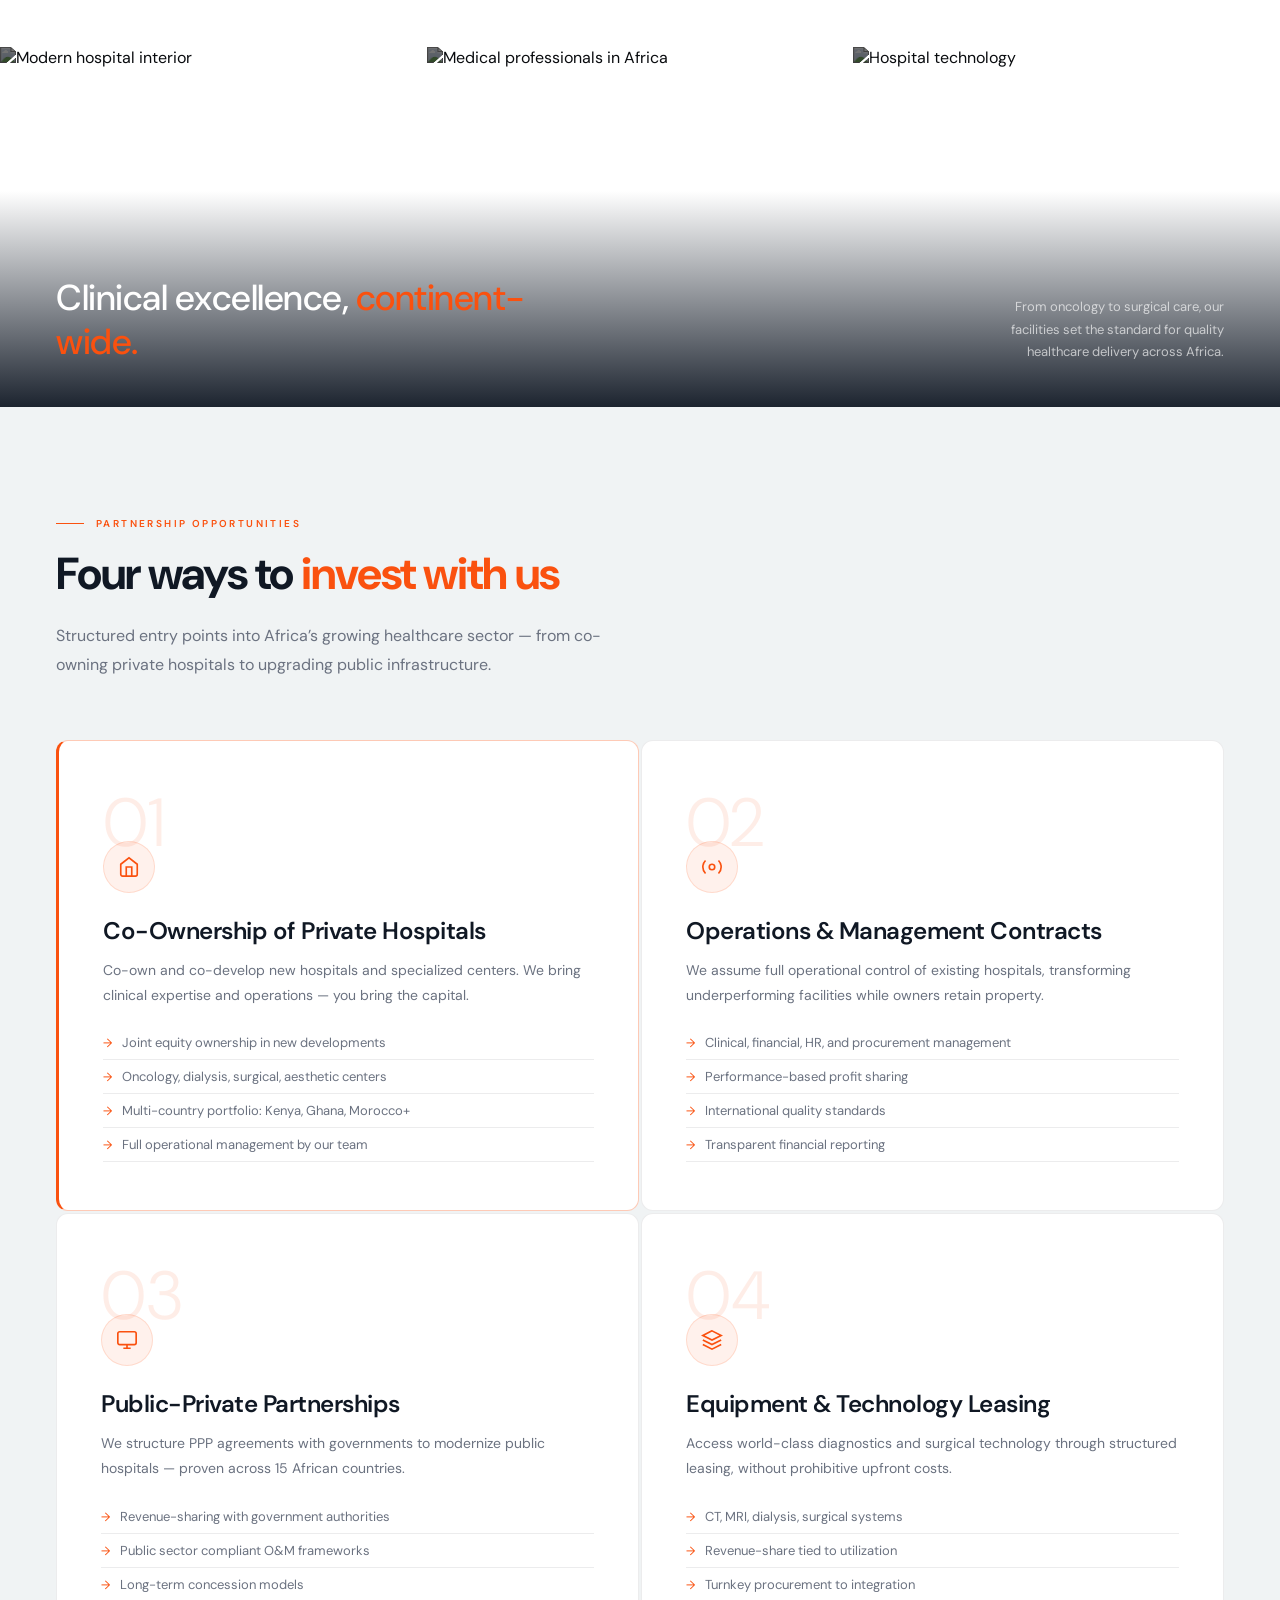
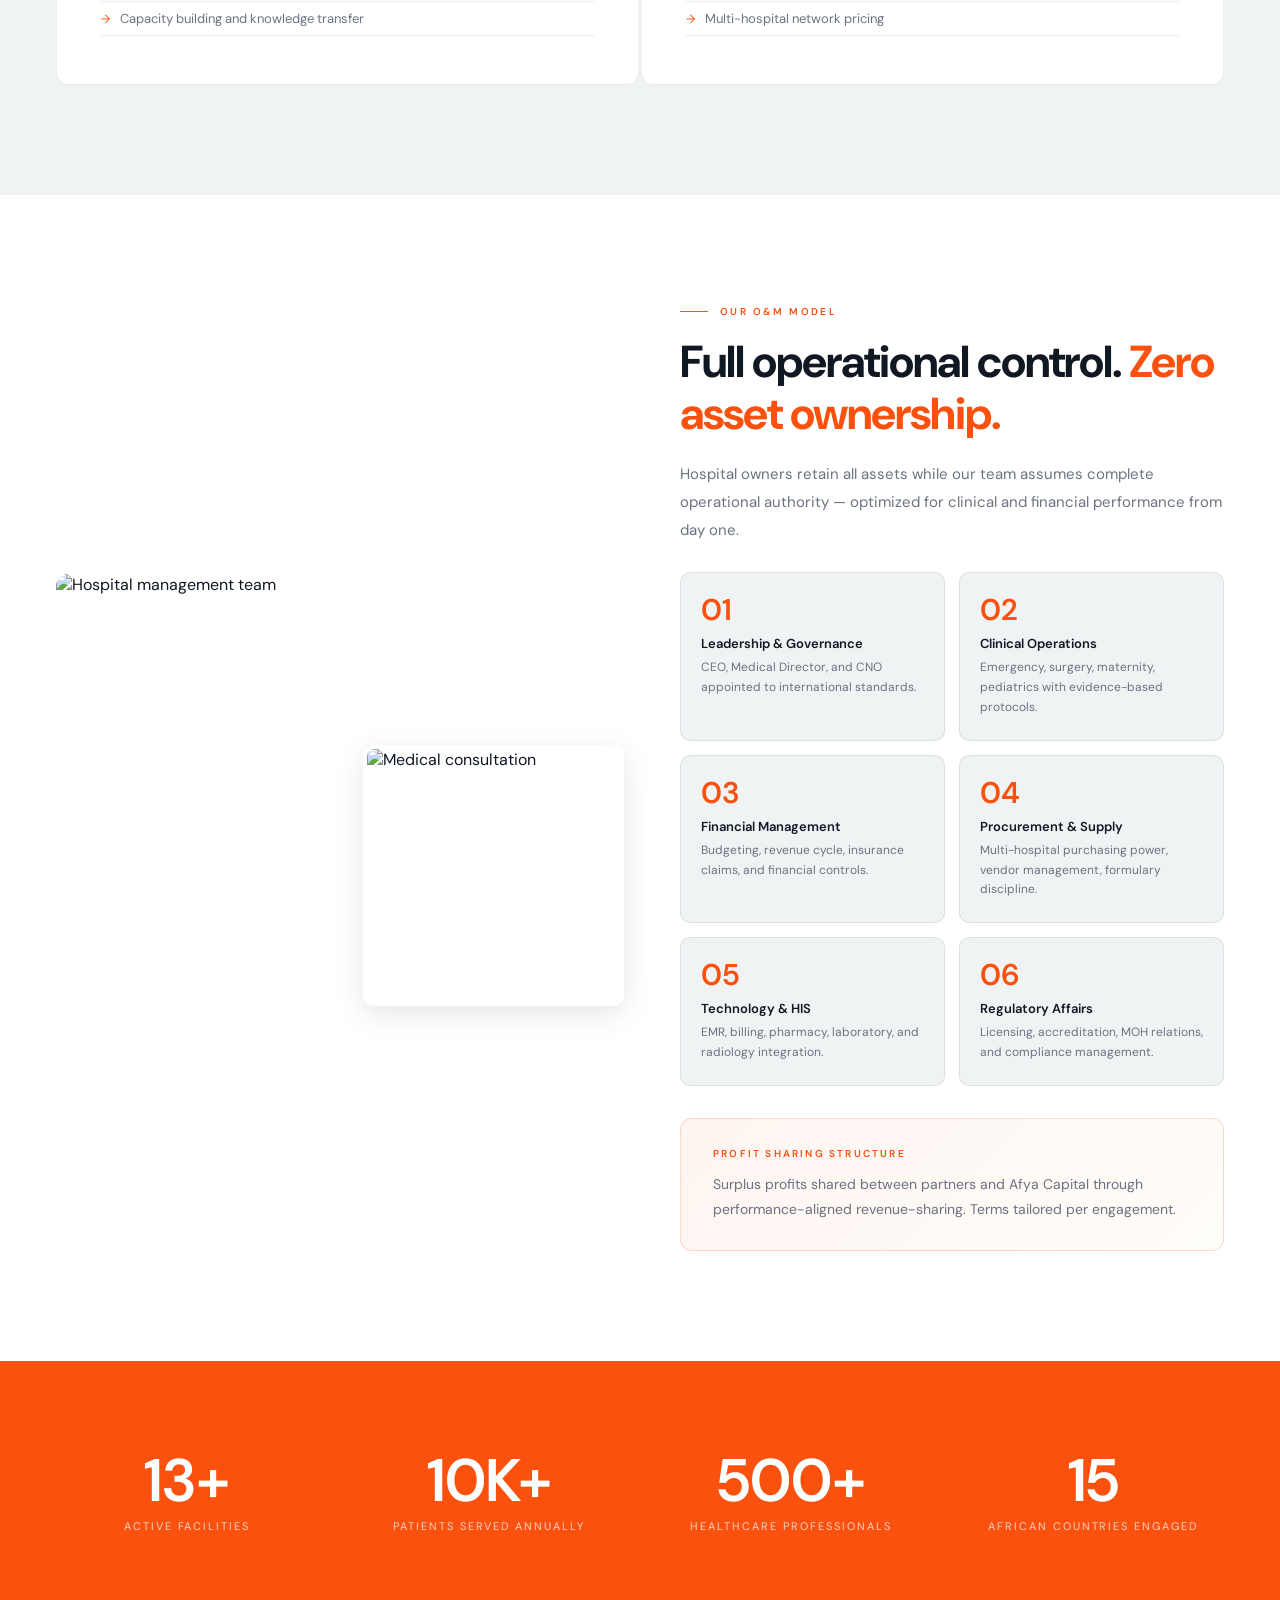
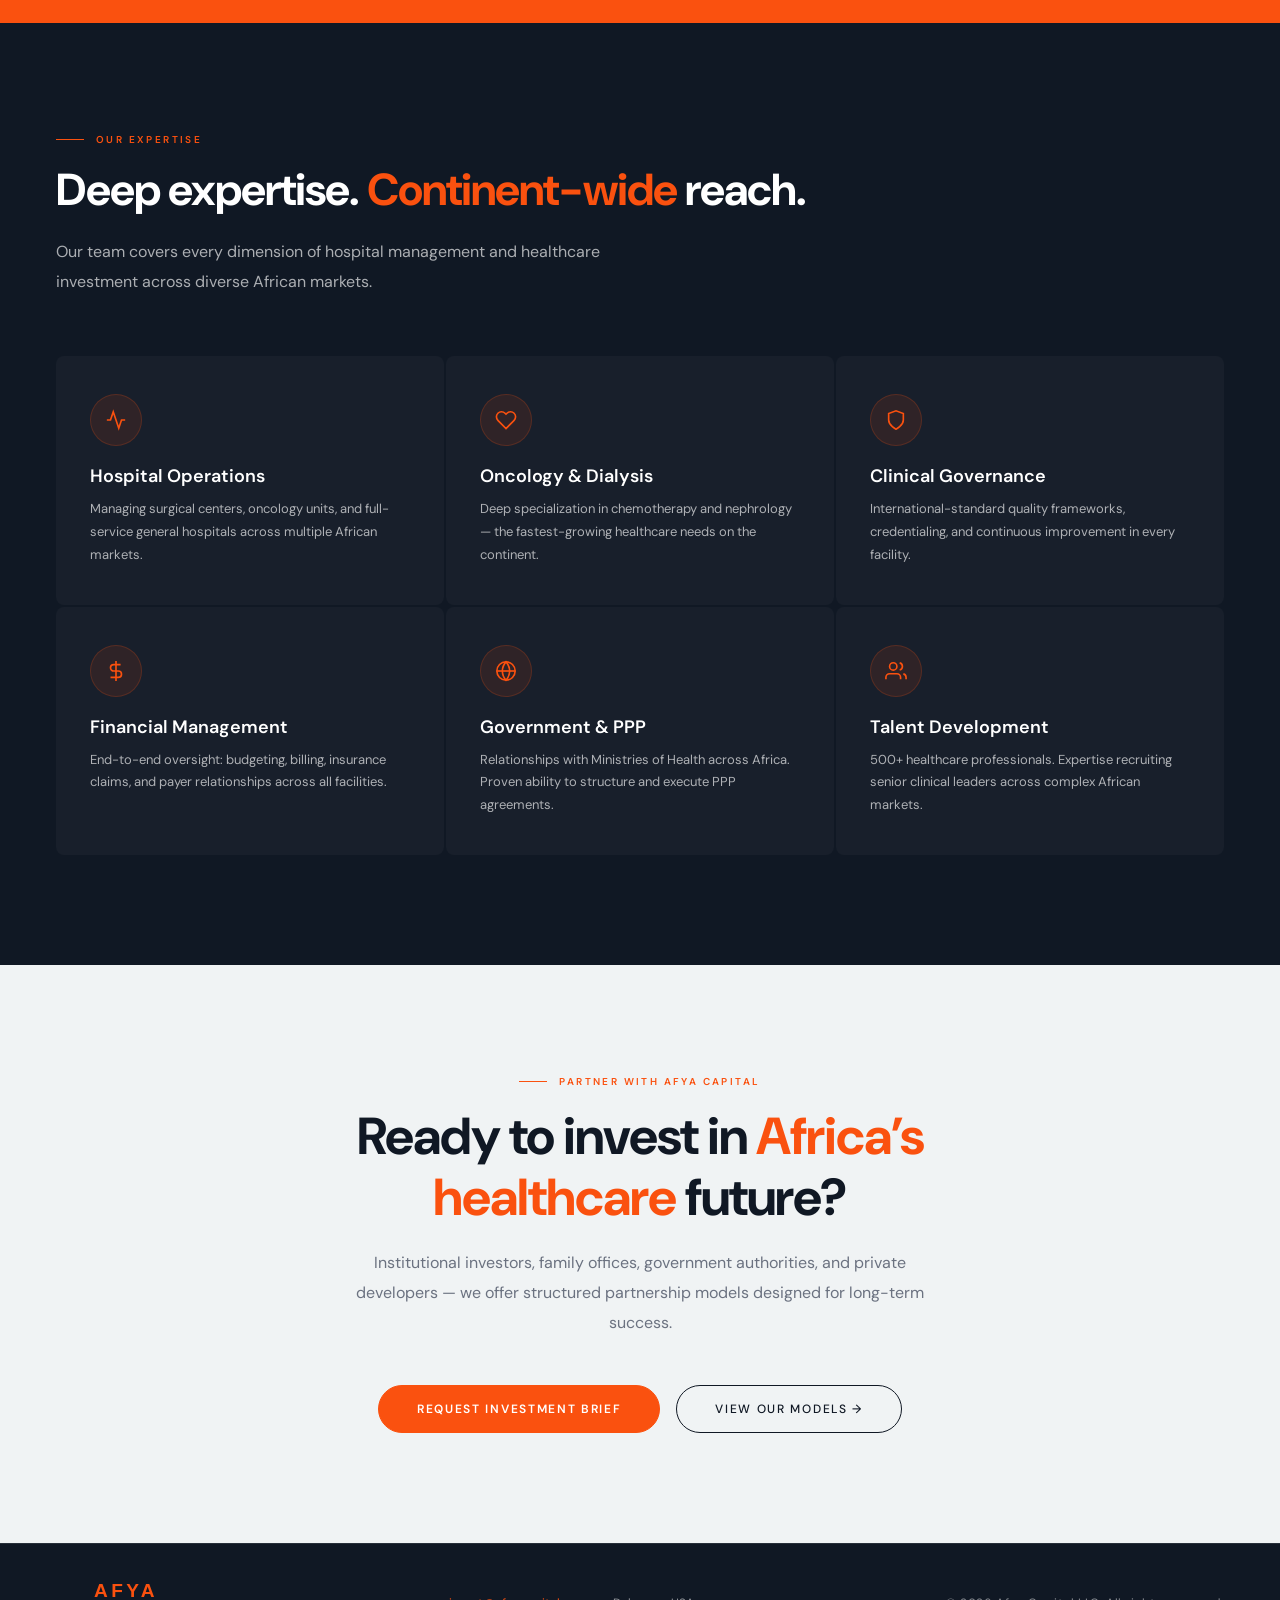
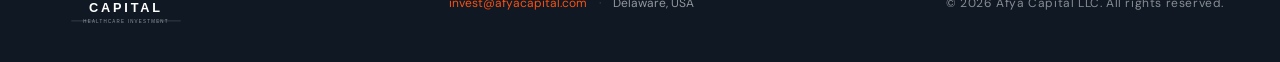
==== commit d240d723: "Add stacked wordmark logo to nav and footer Replace hexagon icon + HTML text logo with the proper AF" ====
--- a/standalone/index.html
+++ b/standalone/index.html
@@ -34,17 +34,7 @@
      ====================================================================== -->
 <nav>
   <a href="#" class="nav-logo">
-    <svg class="logo-mark" viewBox="0 0 40 40" fill="none" xmlns="http://www.w3.org/2000/svg" aria-hidden="true">
-      <path d="M20 2L36 11V29L20 38L4 29V11L20 2Z" fill="#101824" stroke="#fa510f" stroke-width="1"/>
-      <path d="M13 29L20 11L27 29" stroke="#fa510f" stroke-width="1.8" stroke-linecap="round" stroke-linejoin="round"/>
-      <path d="M15.5 23H24.5" stroke="#fa510f" stroke-width="1.8" stroke-linecap="round"/>
-      <path d="M20 16V20M18 18H22" stroke="#ffffff" stroke-width="1.4" stroke-linecap="round"/>
-      <circle cx="20" cy="32" r="1.2" fill="#fa510f"/>
-    </svg>
-    <div class="logo-text-group">
-      <div class="logo-name">Afya <span>Capital</span></div>
-      <div class="logo-tagline">Healthcare Investment</div>
-    </div>
+    <img src="images/logo-afya-wordmark-dark.svg" alt="Afya Capital — Healthcare Investment" class="logo-wordmark" width="160" height="52">
   </a>
   <div class="nav-links" id="navLinks">
     <a href="#about">About</a>
@@ -386,17 +376,7 @@
      ====================================================================== -->
 <footer>
   <div class="footer-logo">
-    <svg class="logo-mark" viewBox="0 0 40 40" fill="none" xmlns="http://www.w3.org/2000/svg" aria-hidden="true">
-      <path d="M20 2L36 11V29L20 38L4 29V11L20 2Z" fill="#101824" stroke="#fa510f" stroke-width="1"/>
-      <path d="M13 29L20 11L27 29" stroke="#fa510f" stroke-width="1.8" stroke-linecap="round" stroke-linejoin="round"/>
-      <path d="M15.5 23H24.5" stroke="#fa510f" stroke-width="1.8" stroke-linecap="round"/>
-      <path d="M20 16V20M18 18H22" stroke="#ffffff" stroke-width="1.4" stroke-linecap="round"/>
-      <circle cx="20" cy="32" r="1.2" fill="#fa510f"/>
-    </svg>
-    <div class="logo-text-group">
-      <div class="logo-name">Afya <span>Capital</span></div>
-      <div class="logo-tagline">Healthcare Investment</div>
-    </div>
+    <img src="images/logo-afya-wordmark.svg" alt="Afya Capital — Healthcare Investment" class="logo-wordmark" width="160" height="52">
   </div>
   <div class="footer-links">
     <a href="mailto:invest@afyacapital.com">invest@afyacapital.com</a>
--- a/standalone/css/styles.css
+++ b/standalone/css/styles.css
@@ -140,39 +140,12 @@
 .nav-logo {
   display: flex;
   align-items: center;
-  gap: 12px;
-}
-
-.logo-mark {
-  width: 40px;
-  height: 40px;
-  flex-shrink: 0;
-}
-
-.logo-text-group {
-  display: flex;
-  flex-direction: column;
-  line-height: 1;
-}
-
-.logo-name {
-  font-size: 21px;
-  font-weight: 700;
-  letter-spacing: -0.5px;
-  color: var(--black);
-}
-
-.logo-name span {
-  color: var(--main);
-}
-
-.logo-tagline {
-  font-size: 9px;
-  letter-spacing: 0.22em;
-  text-transform: uppercase;
-  color: var(--muted);
-  margin-top: 3px;
-  font-weight: 500;
+}
+
+.logo-wordmark {
+  display: block;
+  width: 140px;
+  height: auto;
 }
 
 .nav-links {
@@ -1237,19 +1210,11 @@
 .footer-logo {
   display: flex;
   align-items: center;
-  gap: 12px;
-}
-
-.footer-logo .logo-name {
-  color: var(--white);
-}
-
-.footer-logo .logo-name span {
-  color: var(--main);
-}
-
-.footer-logo .logo-tagline {
-  color: var(--muted-light);
+}
+
+.footer-logo .logo-wordmark {
+  width: 140px;
+  height: auto;
 }
 
 .footer-links {
@@ -1360,6 +1325,10 @@
     display: flex;
   }
 
+  .logo-wordmark {
+    width: 110px;
+  }
+
   section {
     padding: 72px 24px;
   }
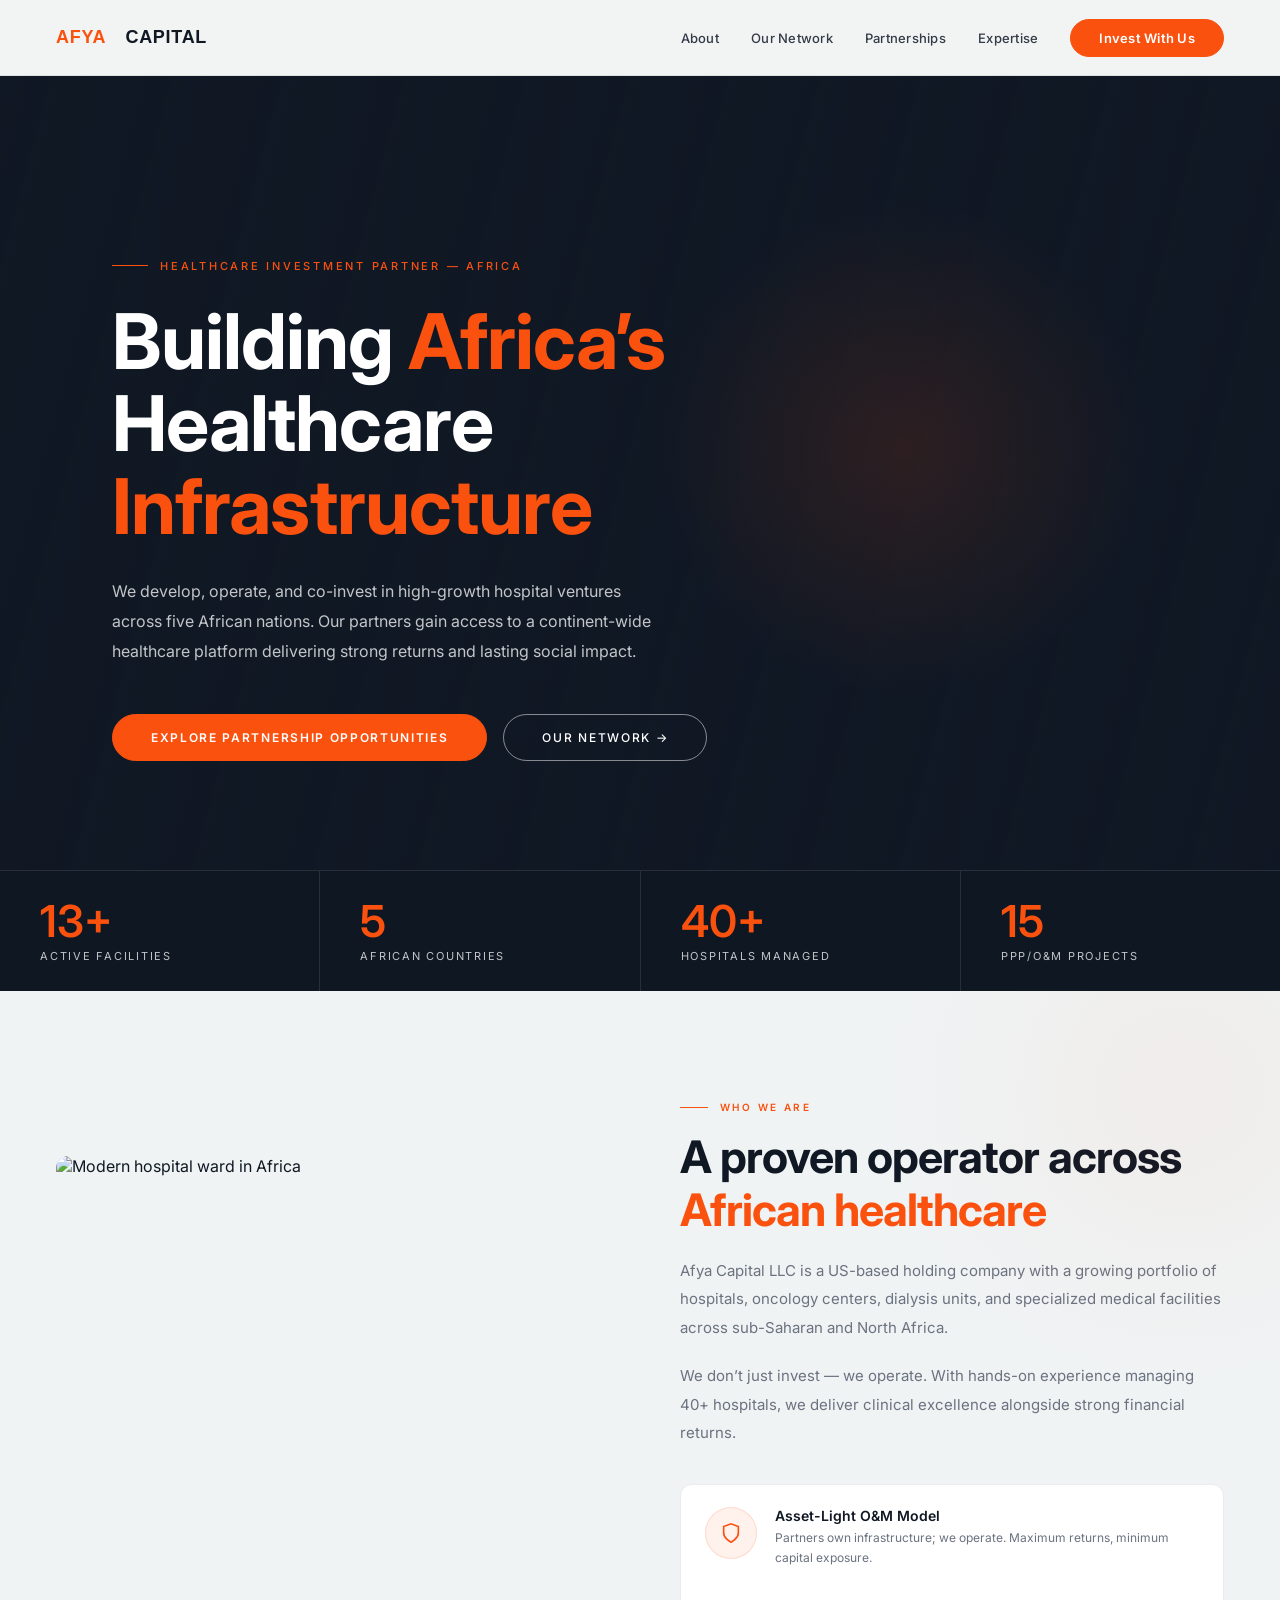
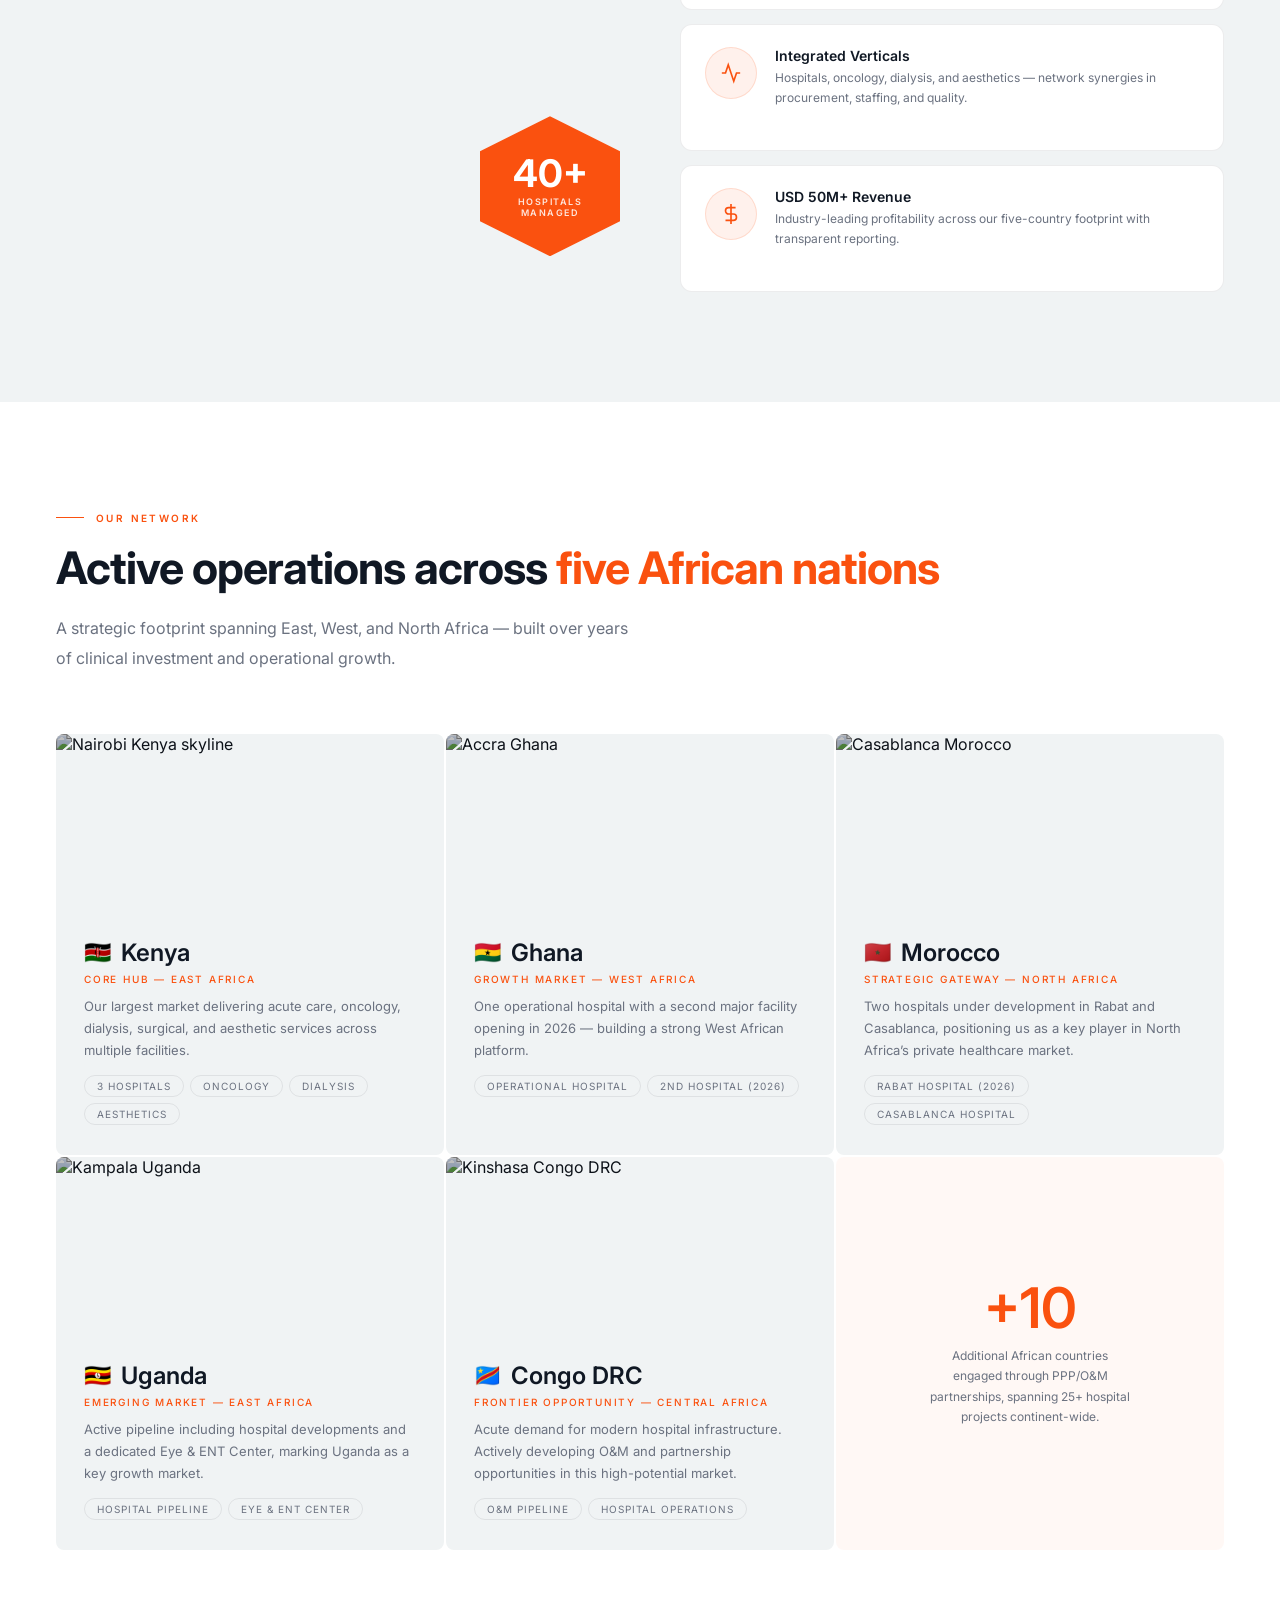
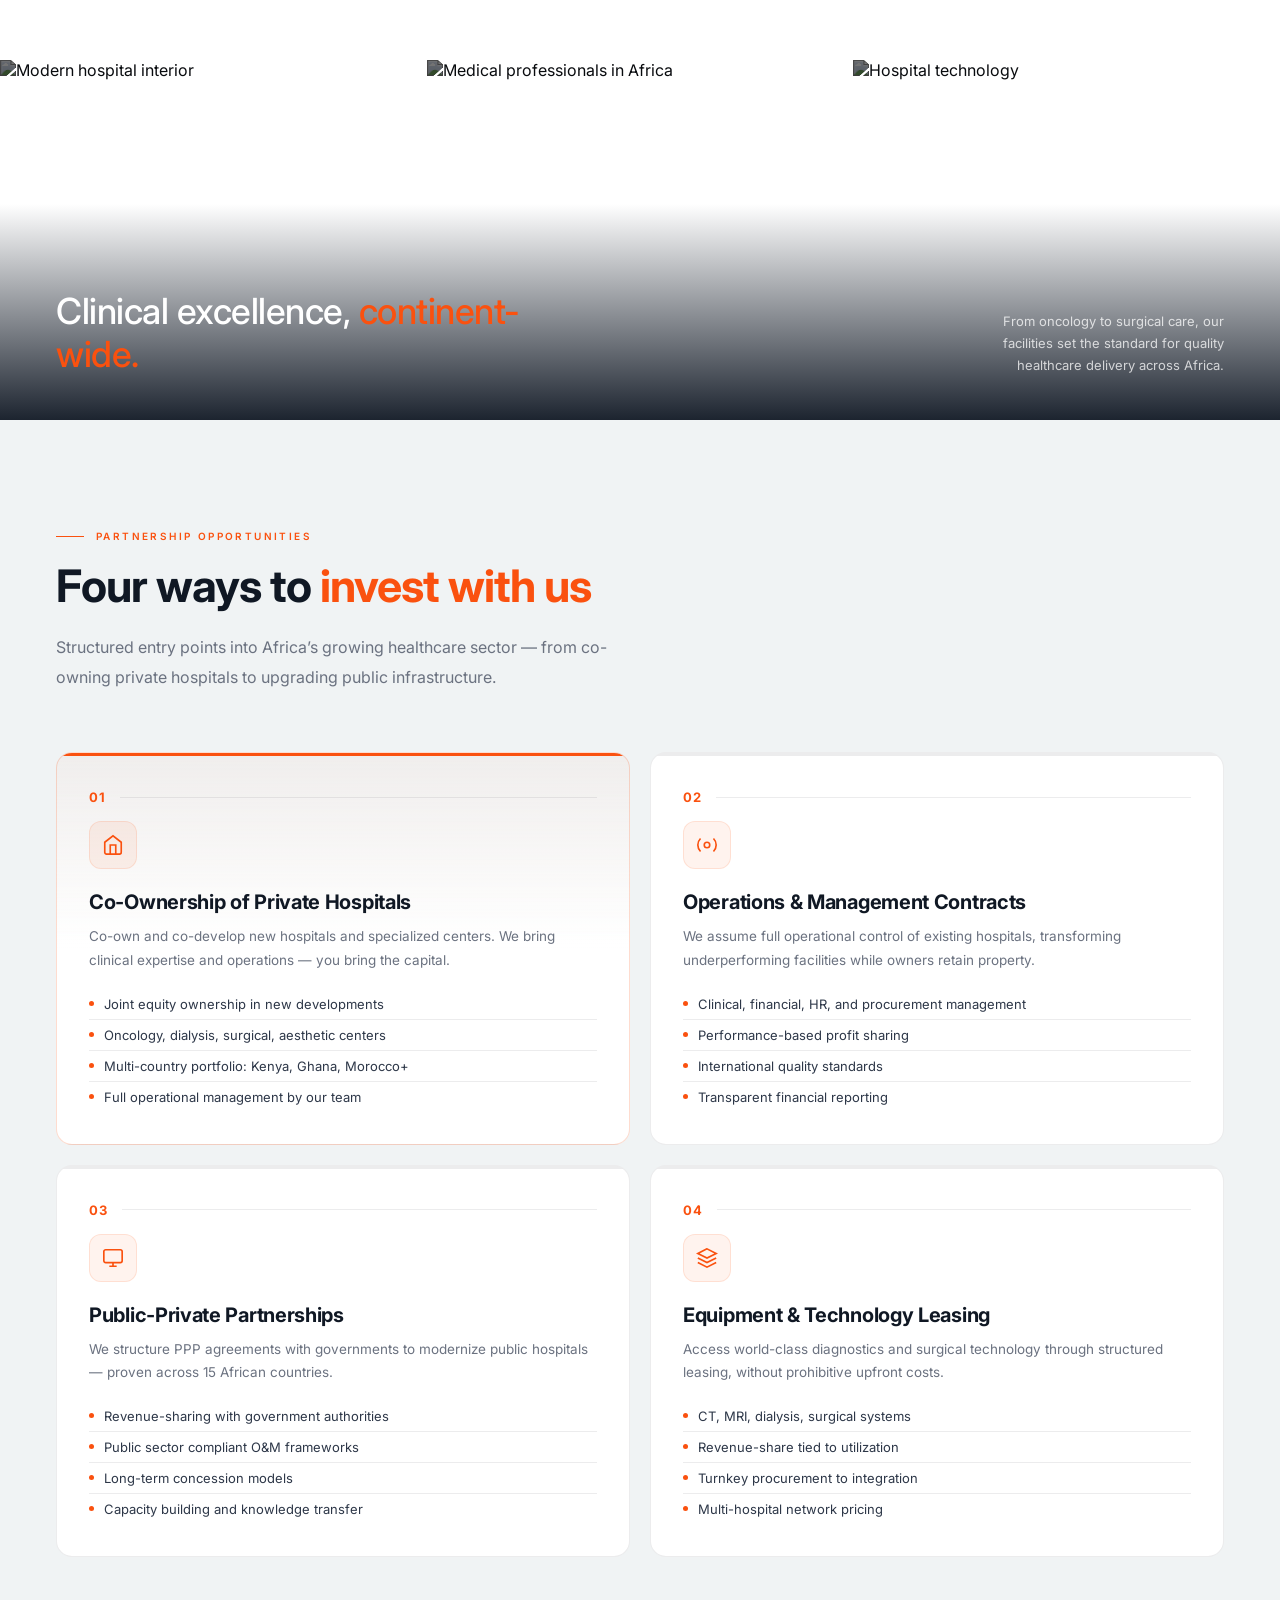
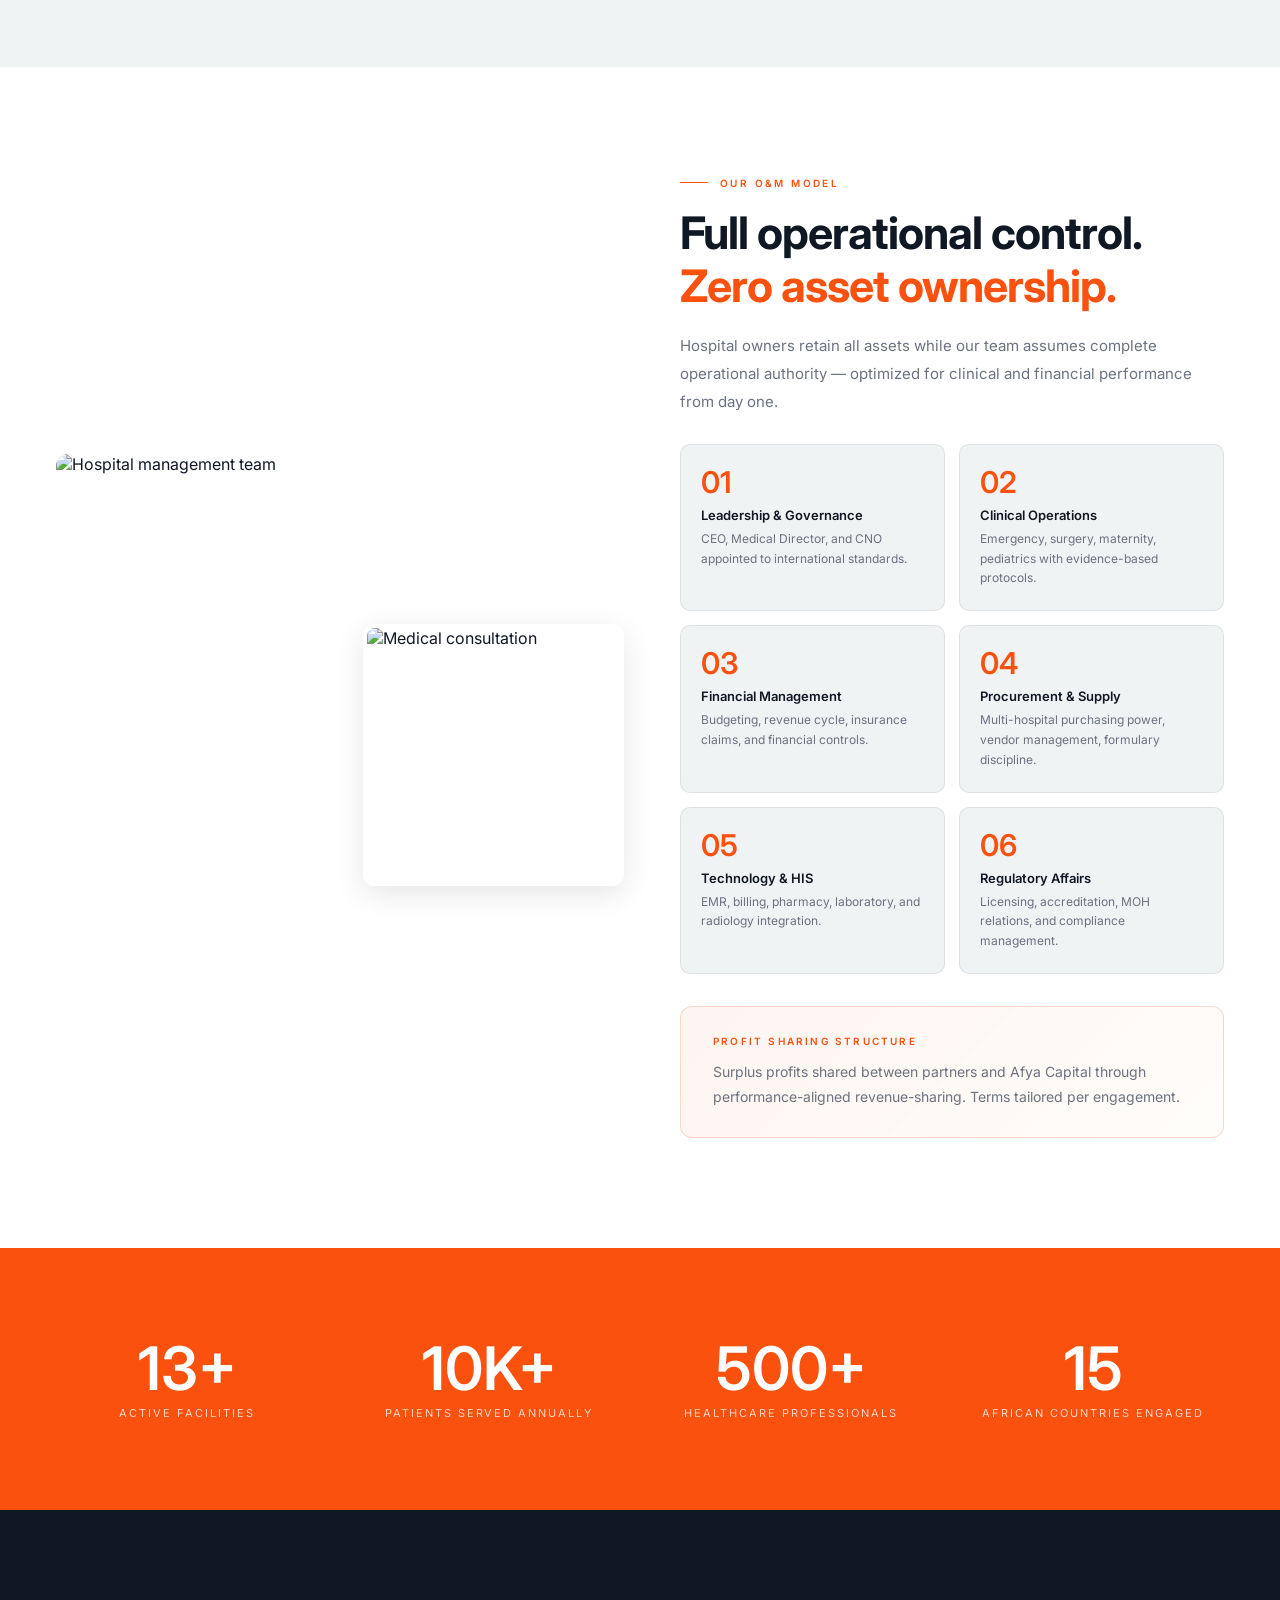
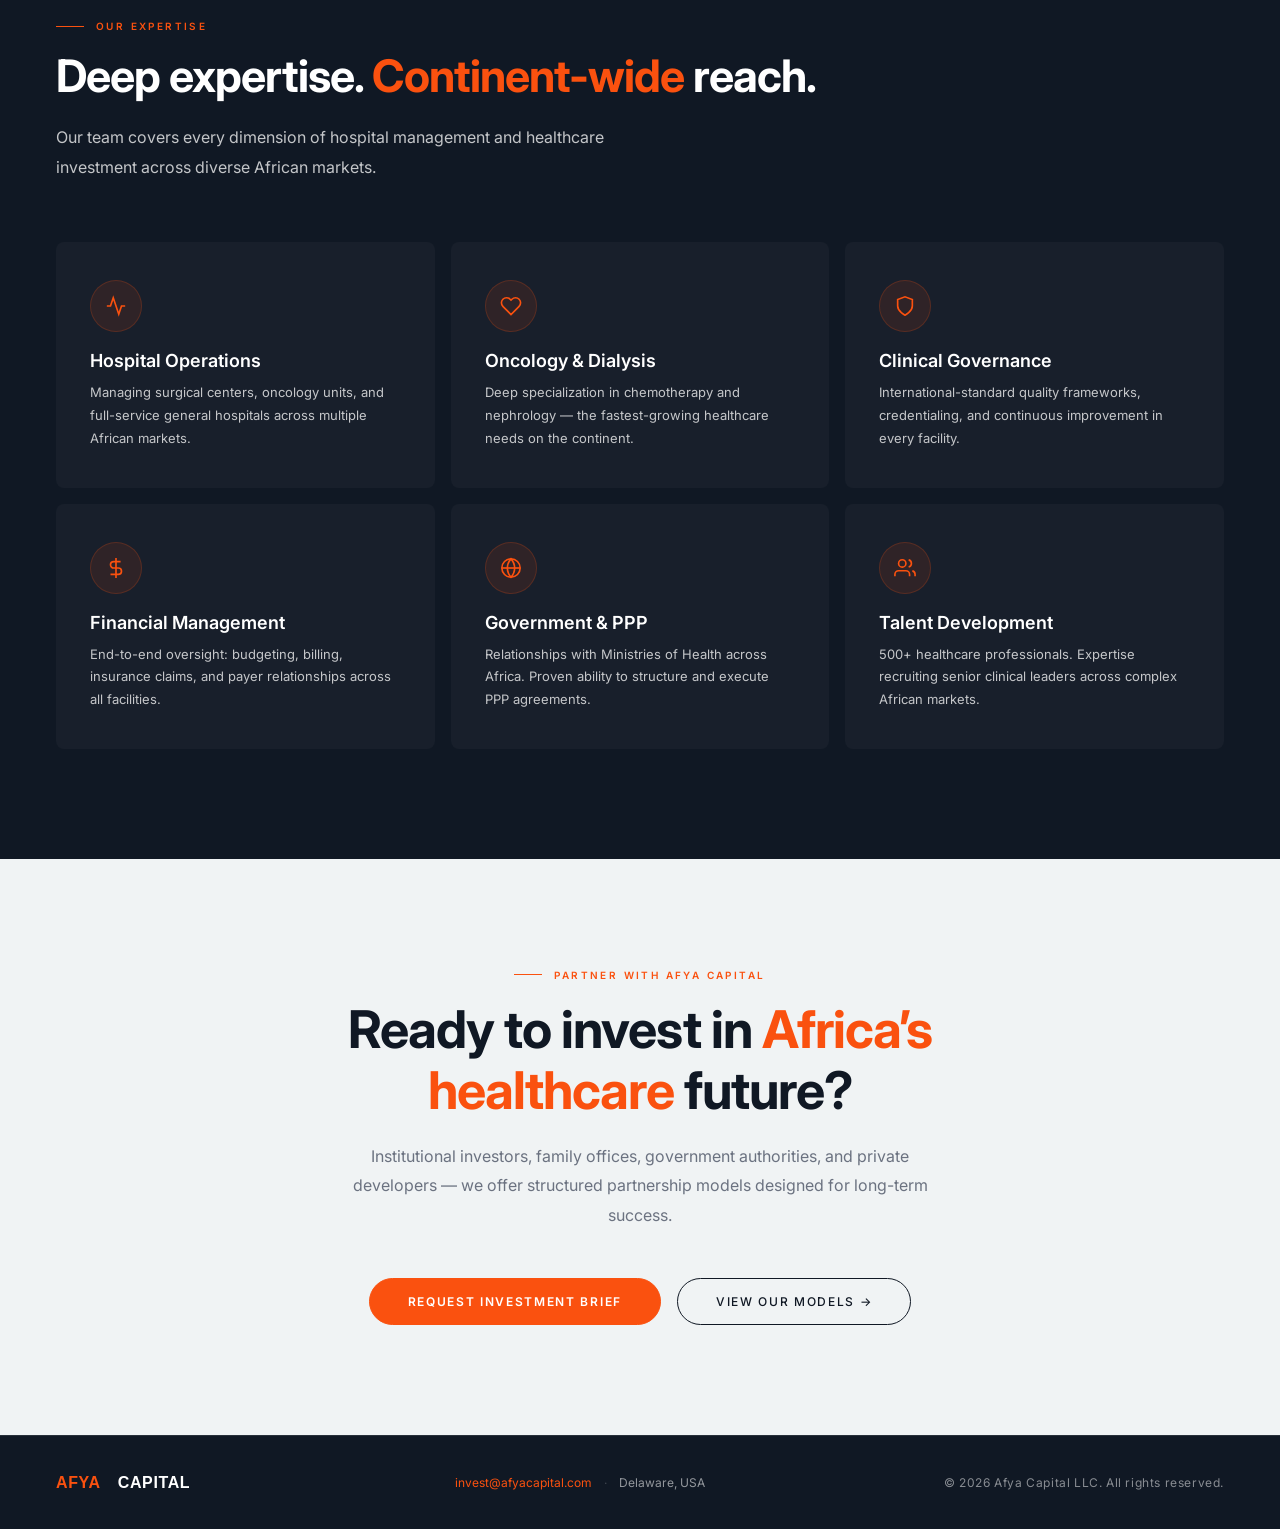
==== commit bfb3e3a6: "Switch to horizontal logo, Inter font, and fix audit issues Logo: - Recreate wordmark as horizontal " ====
--- a/standalone/index.html
+++ b/standalone/index.html
@@ -21,8 +21,8 @@
   <link rel="preconnect" href="https://fonts.googleapis.com">
   <link rel="preconnect" href="https://fonts.gstatic.com" crossorigin>
 
-  <!-- Fonts: DM Sans (matching Corex Business Strategist theme) -->
-  <link href="https://fonts.googleapis.com/css2?family=DM+Sans:opsz,wght@9..40,100..1000&display=swap" rel="stylesheet">
+  <!-- Font: Inter -->
+  <link href="https://fonts.googleapis.com/css2?family=Inter:opsz,wght@14..32,100..900&display=swap" rel="stylesheet">
 
   <!-- Styles -->
   <link rel="stylesheet" href="css/styles.css">
--- a/standalone/css/styles.css
+++ b/standalone/css/styles.css
@@ -1,7 +1,7 @@
 /* ==========================================================================
    Afya Capital — Healthcare Investment Landing Page
    Modern business theme inspired by Corex Home Strategist
-   Font: DM Sans | Accent: #fa510f (orange)
+   Font: Inter | Accent: #fa510f (orange)
    ========================================================================== */
 
 :root {
@@ -12,12 +12,11 @@
   --gray: #f0f3f4;
   --gray-light: #eeeee5;
   --white: #ffffff;
-  --yellow: #e8bf69;
-  --green: #16bd74;
+  --text: #2d3748;
   --border: rgba(16, 24, 36, 0.08);
   --border-dark: rgba(255, 255, 255, 0.1);
   --muted: #6b7280;
-  --muted-light: rgba(255, 255, 255, 0.65);
+  --muted-light: rgba(255, 255, 255, 0.75);
   --max-w: 1320px;
 }
 
@@ -35,7 +34,7 @@
 }
 
 body {
-  font-family: 'DM Sans', sans-serif;
+  font-family: 'Inter', -apple-system, BlinkMacSystemFont, sans-serif;
   background: var(--white);
   color: var(--black);
   overflow-x: hidden;
@@ -144,7 +143,7 @@
 
 .logo-wordmark {
   display: block;
-  width: 140px;
+  width: 180px;
   height: auto;
 }
 
@@ -241,8 +240,8 @@
   position: absolute;
   inset: 0;
   background:
-    linear-gradient(105deg, rgba(16, 24, 36, 0.96) 0%, rgba(16, 24, 36, 0.82) 45%, rgba(16, 24, 36, 0.45) 100%),
-    linear-gradient(to top, rgba(16, 24, 36, 0.7) 0%, transparent 50%);
+    linear-gradient(105deg, rgba(16, 24, 36, 0.92) 0%, rgba(16, 24, 36, 0.7) 40%, rgba(16, 24, 36, 0.3) 100%),
+    linear-gradient(to top, rgba(16, 24, 36, 0.6) 0%, transparent 40%);
 }
 
 .hero-glow {
@@ -805,48 +804,85 @@
 .pship-grid {
   display: grid;
   grid-template-columns: 1fr 1fr;
-  gap: 2px;
+  gap: 20px;
 }
 
 .pship-card {
-  padding: 48px 44px;
+  padding: 36px 32px 32px;
   background: var(--white);
   border: 1px solid var(--border);
-  border-radius: 12px;
+  border-radius: 16px;
   position: relative;
   overflow: hidden;
-  transition: background 0.3s, border-color 0.3s, box-shadow 0.3s;
+  transition: transform 0.3s, border-color 0.3s, box-shadow 0.3s;
+}
+
+.pship-card::before {
+  content: '';
+  position: absolute;
+  top: 0;
+  left: 0;
+  right: 0;
+  height: 3px;
+  background: var(--border);
+  transition: background 0.3s;
 }
 
 .pship-card:hover {
-  box-shadow: 0 8px 30px rgba(0, 0, 0, 0.06);
-  border-color: rgba(250, 81, 15, 0.2);
+  transform: translateY(-4px);
+  box-shadow: 0 12px 40px rgba(0, 0, 0, 0.08);
+  border-color: rgba(250, 81, 15, 0.25);
+}
+
+.pship-card:hover::before {
+  background: var(--main);
 }
 
 /* Featured partnership card */
 .pship-featured {
-  border-color: rgba(250, 81, 15, 0.3);
-  border-left: 3px solid var(--main);
+  border-color: rgba(250, 81, 15, 0.2);
+  background: linear-gradient(180deg, rgba(250, 81, 15, 0.03) 0%, var(--white) 50%);
+}
+
+.pship-featured::before {
+  height: 3px;
+  background: var(--main);
 }
 
 .pship-num {
-  font-size: 68px;
-  font-weight: 300;
-  color: rgba(250, 81, 15, 0.1);
-  line-height: 1;
-  margin-bottom: -16px;
+  font-size: 13px;
+  font-weight: 700;
+  color: var(--main);
+  letter-spacing: 0.06em;
+  margin-bottom: 16px;
+  display: flex;
+  align-items: center;
+  gap: 14px;
+}
+
+.pship-num::after {
+  content: '';
+  flex: 1;
+  height: 1px;
+  background: var(--border);
 }
 
 .pship-icon {
-  width: 52px;
-  height: 52px;
-  margin-bottom: 22px;
-  border-radius: 50%;
-  background: rgba(250, 81, 15, 0.08);
-  border: 1px solid rgba(250, 81, 15, 0.15);
+  width: 48px;
+  height: 48px;
+  margin-bottom: 20px;
+  border-radius: 12px;
+  background: rgba(250, 81, 15, 0.07);
+  border: 1px solid rgba(250, 81, 15, 0.12);
   display: flex;
   align-items: center;
   justify-content: center;
+  transition: background 0.3s, border-color 0.3s;
+}
+
+.pship-card:hover .pship-icon {
+  background: rgba(250, 81, 15, 0.12);
+  border-color: rgba(250, 81, 15, 0.25);
 }
 
 .pship-icon svg {
@@ -858,36 +894,46 @@
 }
 
 .pship-card h3 {
-  font-size: 24px;
-  font-weight: 600;
-  margin-bottom: 12px;
+  font-size: 20px;
+  font-weight: 700;
+  margin-bottom: 10px;
   color: var(--black);
-  letter-spacing: -0.5px;
+  letter-spacing: -0.3px;
+  line-height: 1.3;
 }
 
 .pship-card p {
-  font-size: 14px;
+  font-size: 13.5px;
   color: var(--muted);
-  line-height: 1.8;
-  margin-bottom: 18px;
+  line-height: 1.75;
+  margin-bottom: 16px;
+}
+
+.pship-card ul {
+  margin-top: auto;
 }
 
 .pship-card ul li {
   font-size: 13px;
-  color: var(--muted);
-  padding: 8px 0;
+  color: var(--text);
+  padding: 7px 0;
   border-bottom: 1px solid var(--border);
   display: flex;
-  align-items: flex-start;
+  align-items: center;
   gap: 10px;
 }
 
+.pship-card ul li:last-child {
+  border-bottom: none;
+}
+
 .pship-card ul li::before {
-  content: '\2192';
-  color: var(--main);
+  content: '';
+  width: 5px;
+  height: 5px;
+  border-radius: 50%;
+  background: var(--main);
   flex-shrink: 0;
-  font-size: 12px;
-  margin-top: 1px;
 }
 
 /* ==========================================================================
@@ -1092,7 +1138,7 @@
 .expertise-grid {
   display: grid;
   grid-template-columns: repeat(3, 1fr);
-  gap: 2px;
+  gap: 16px;
 }
 
 .exp-item {
@@ -1213,7 +1259,7 @@
 }
 
 .footer-logo .logo-wordmark {
-  width: 140px;
+  width: 160px;
   height: auto;
 }
 
@@ -1326,7 +1372,7 @@
   }
 
   .logo-wordmark {
-    width: 110px;
+    width: 140px;
   }
 
   section {
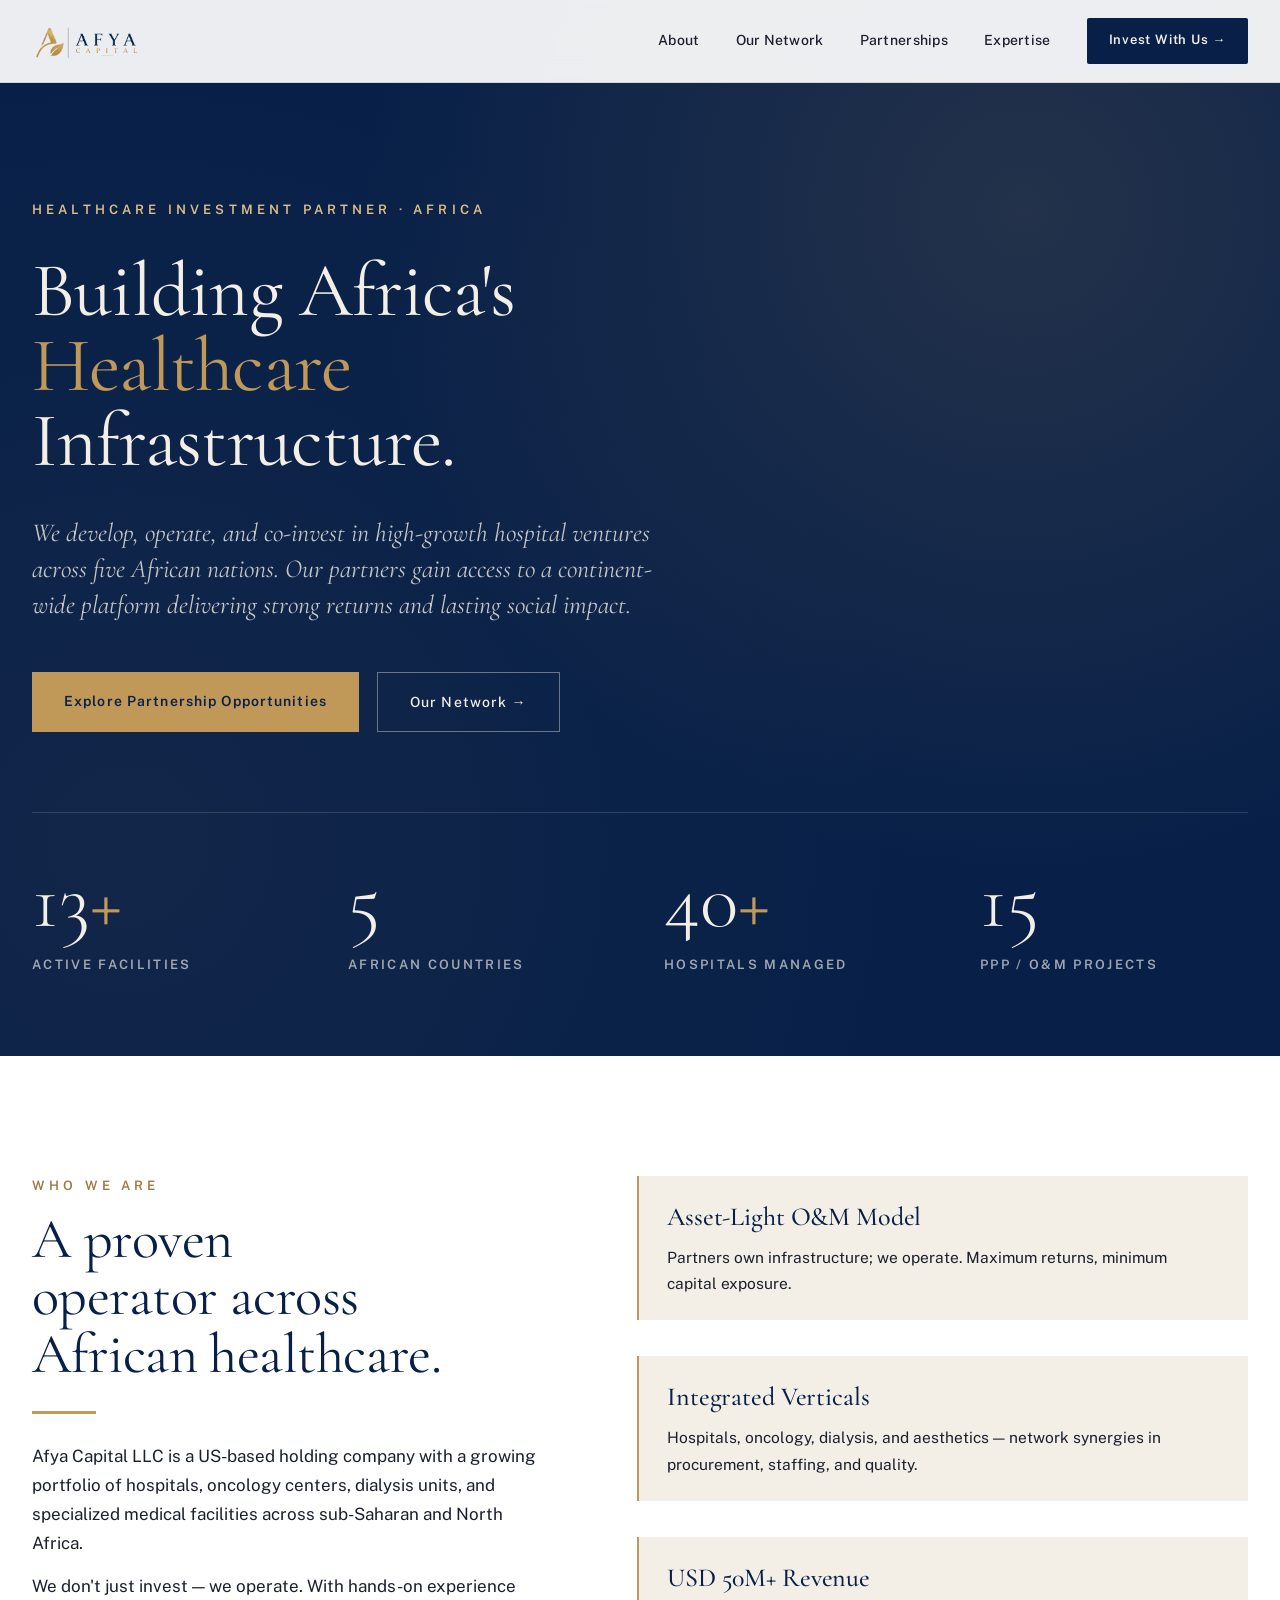
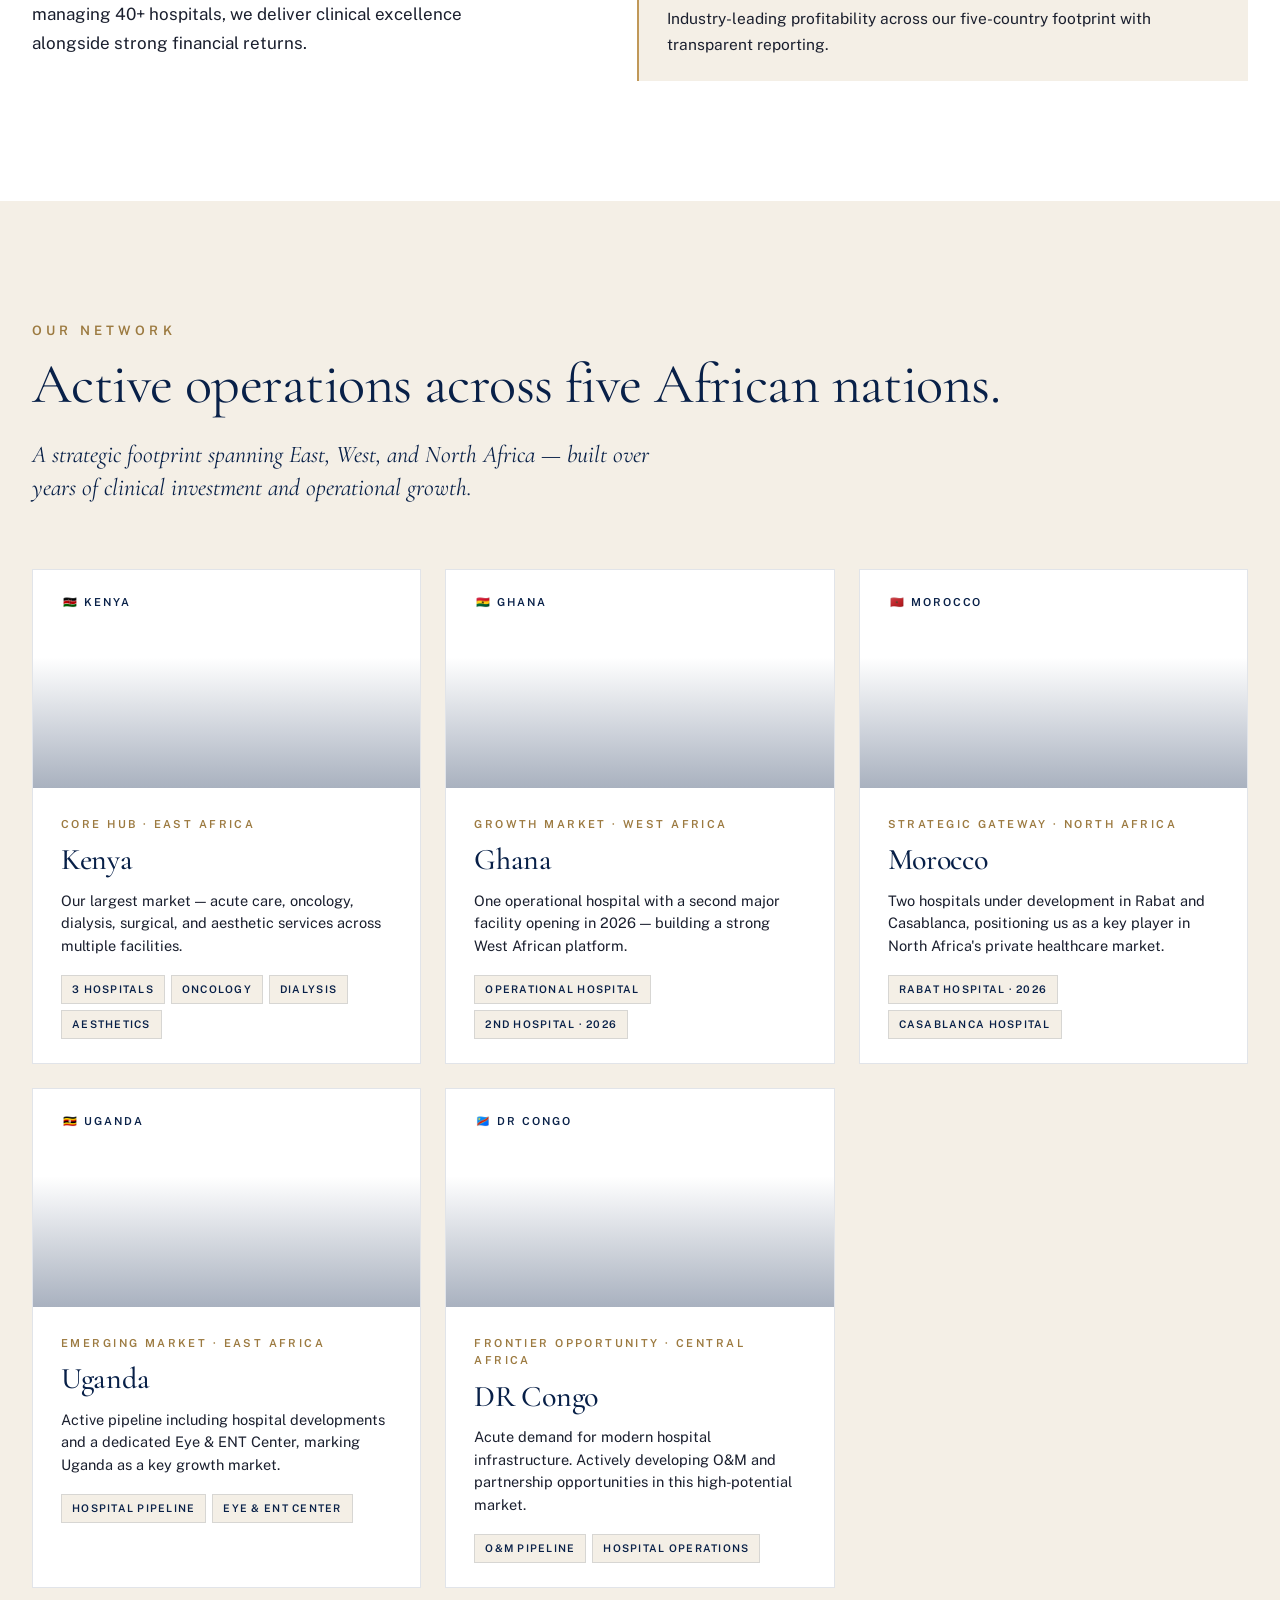
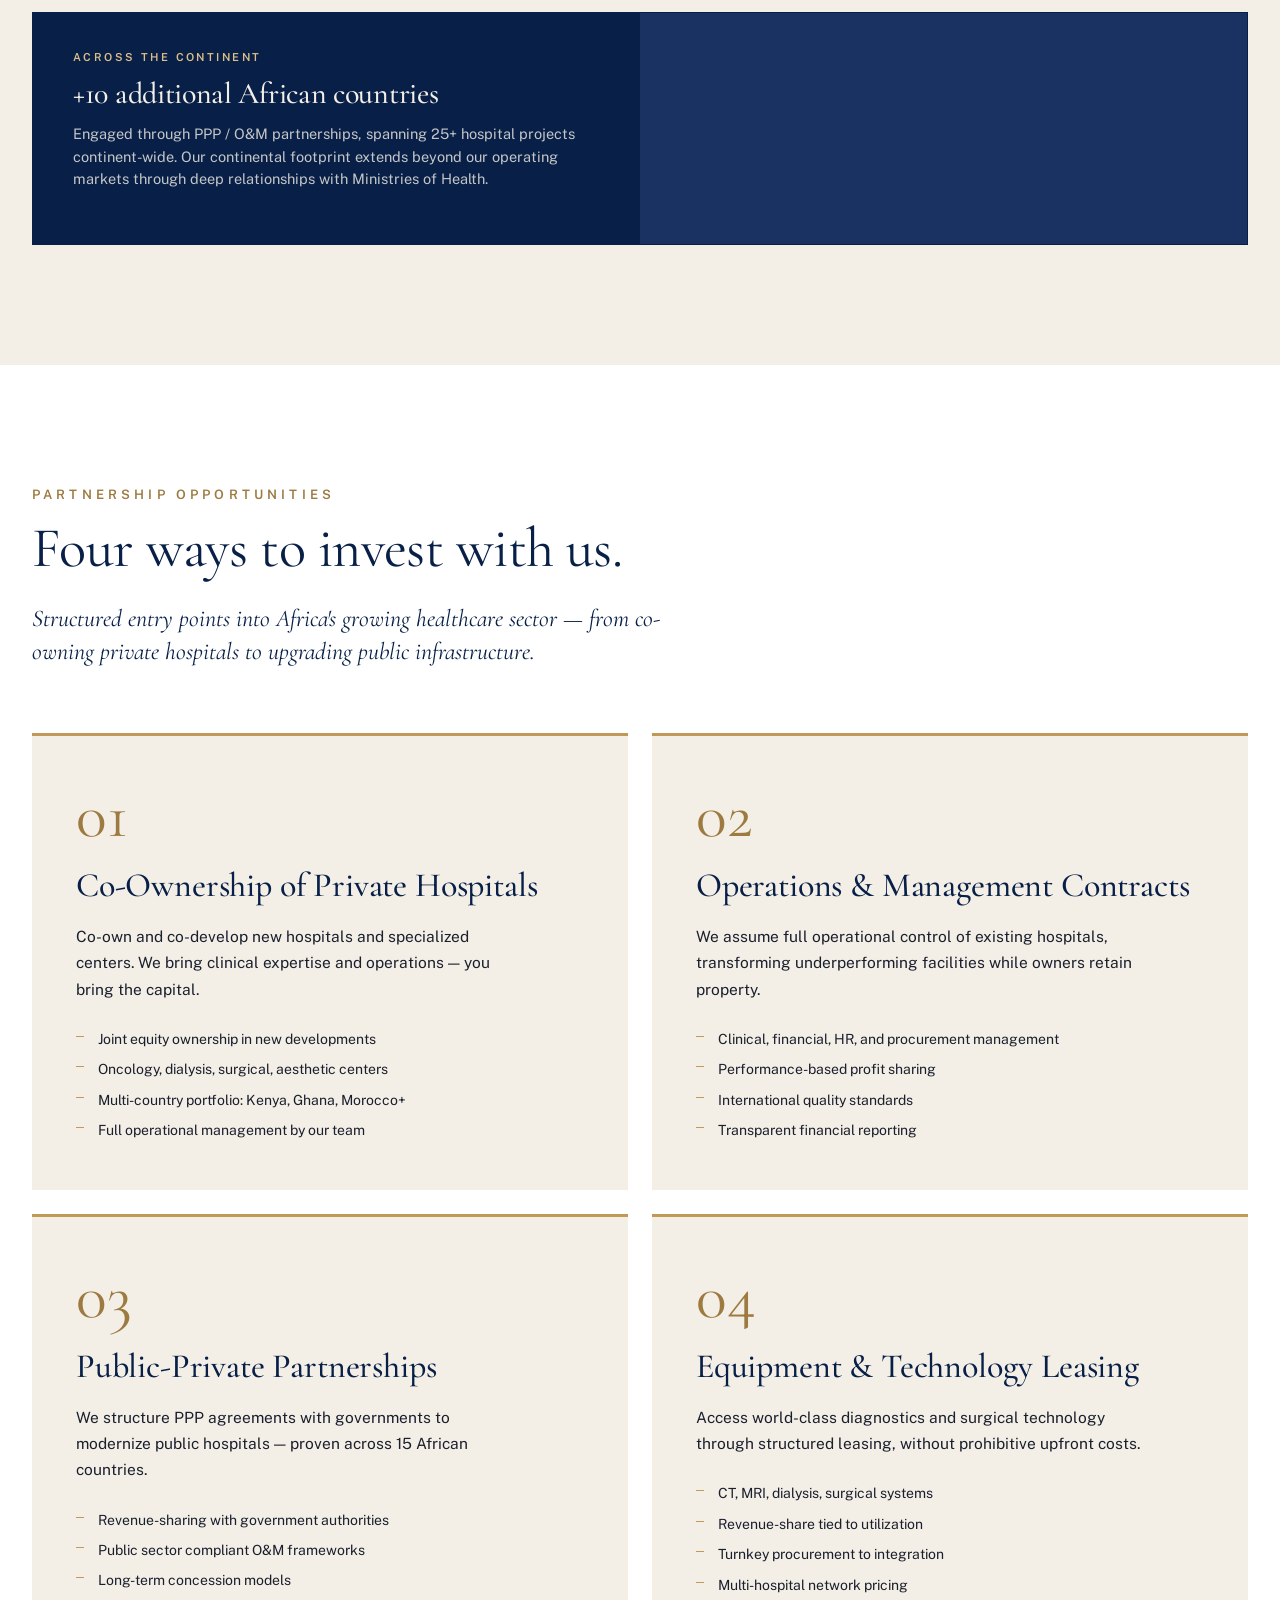
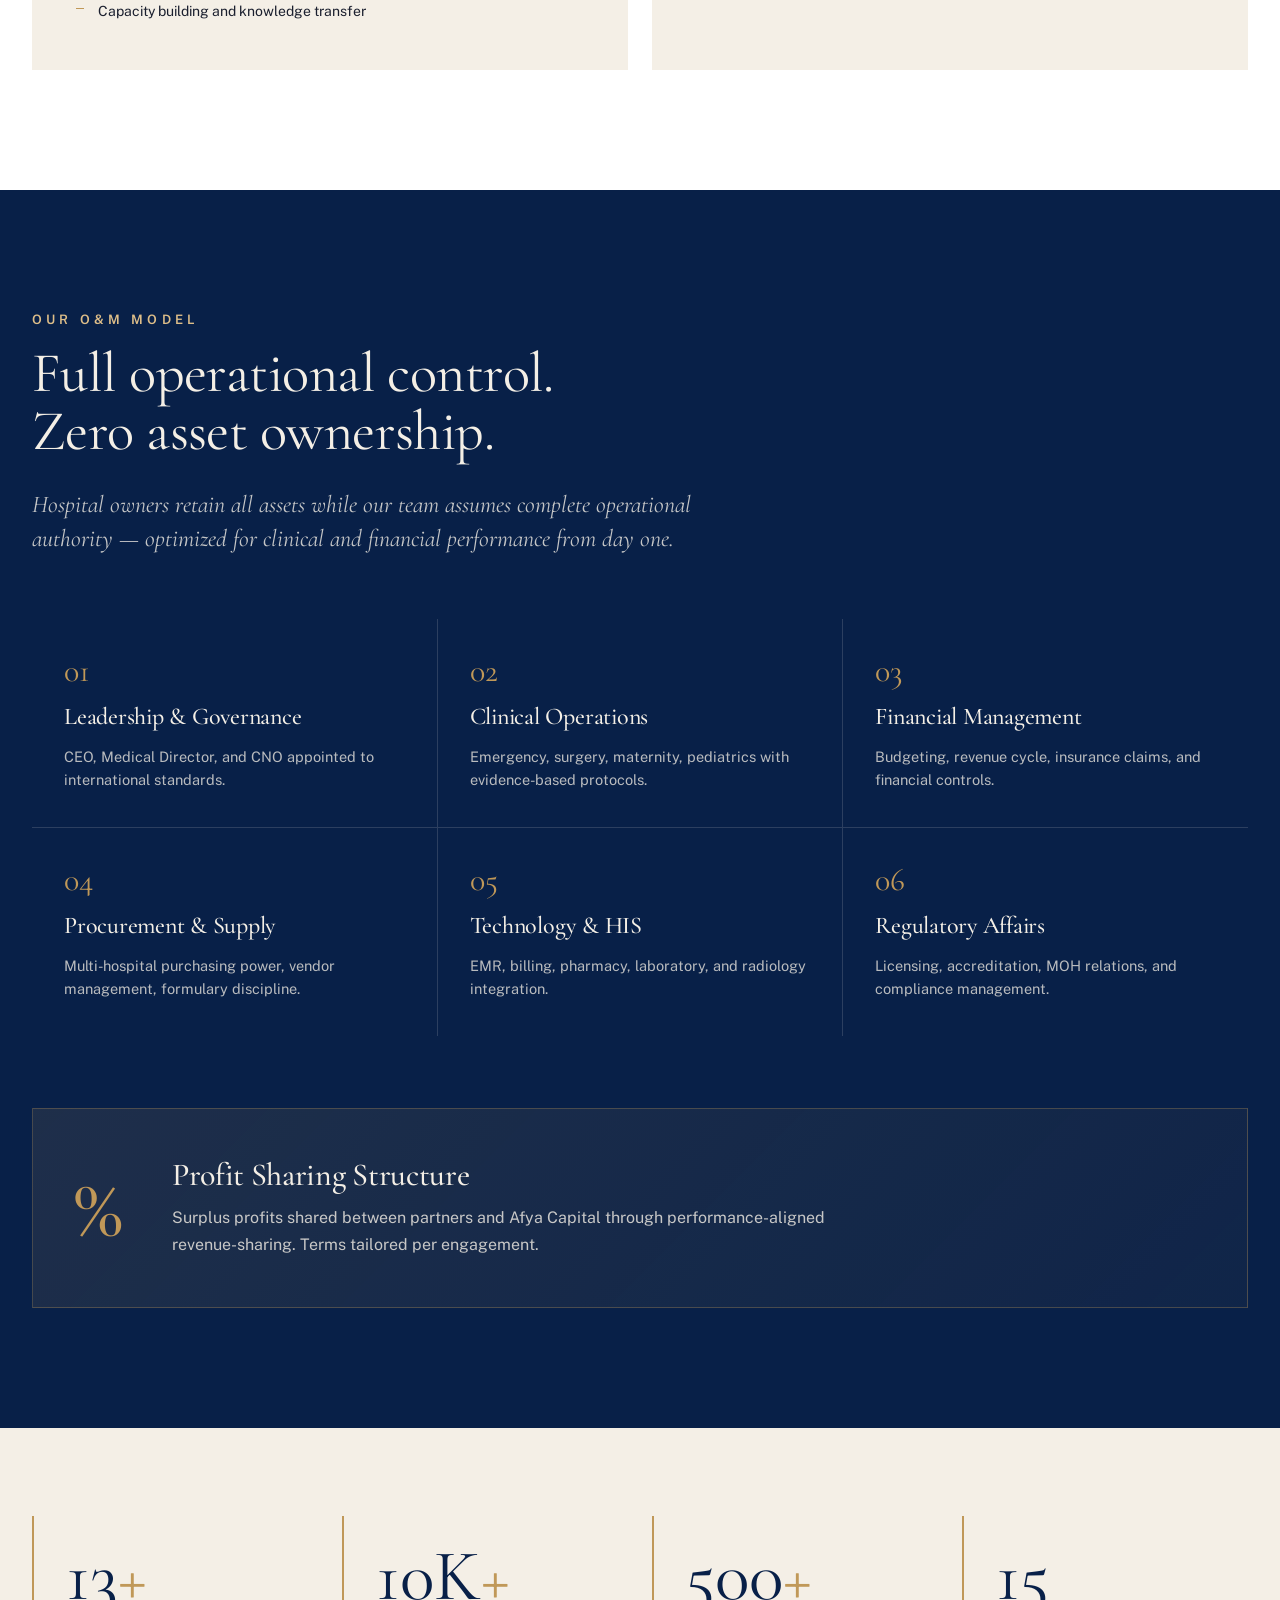
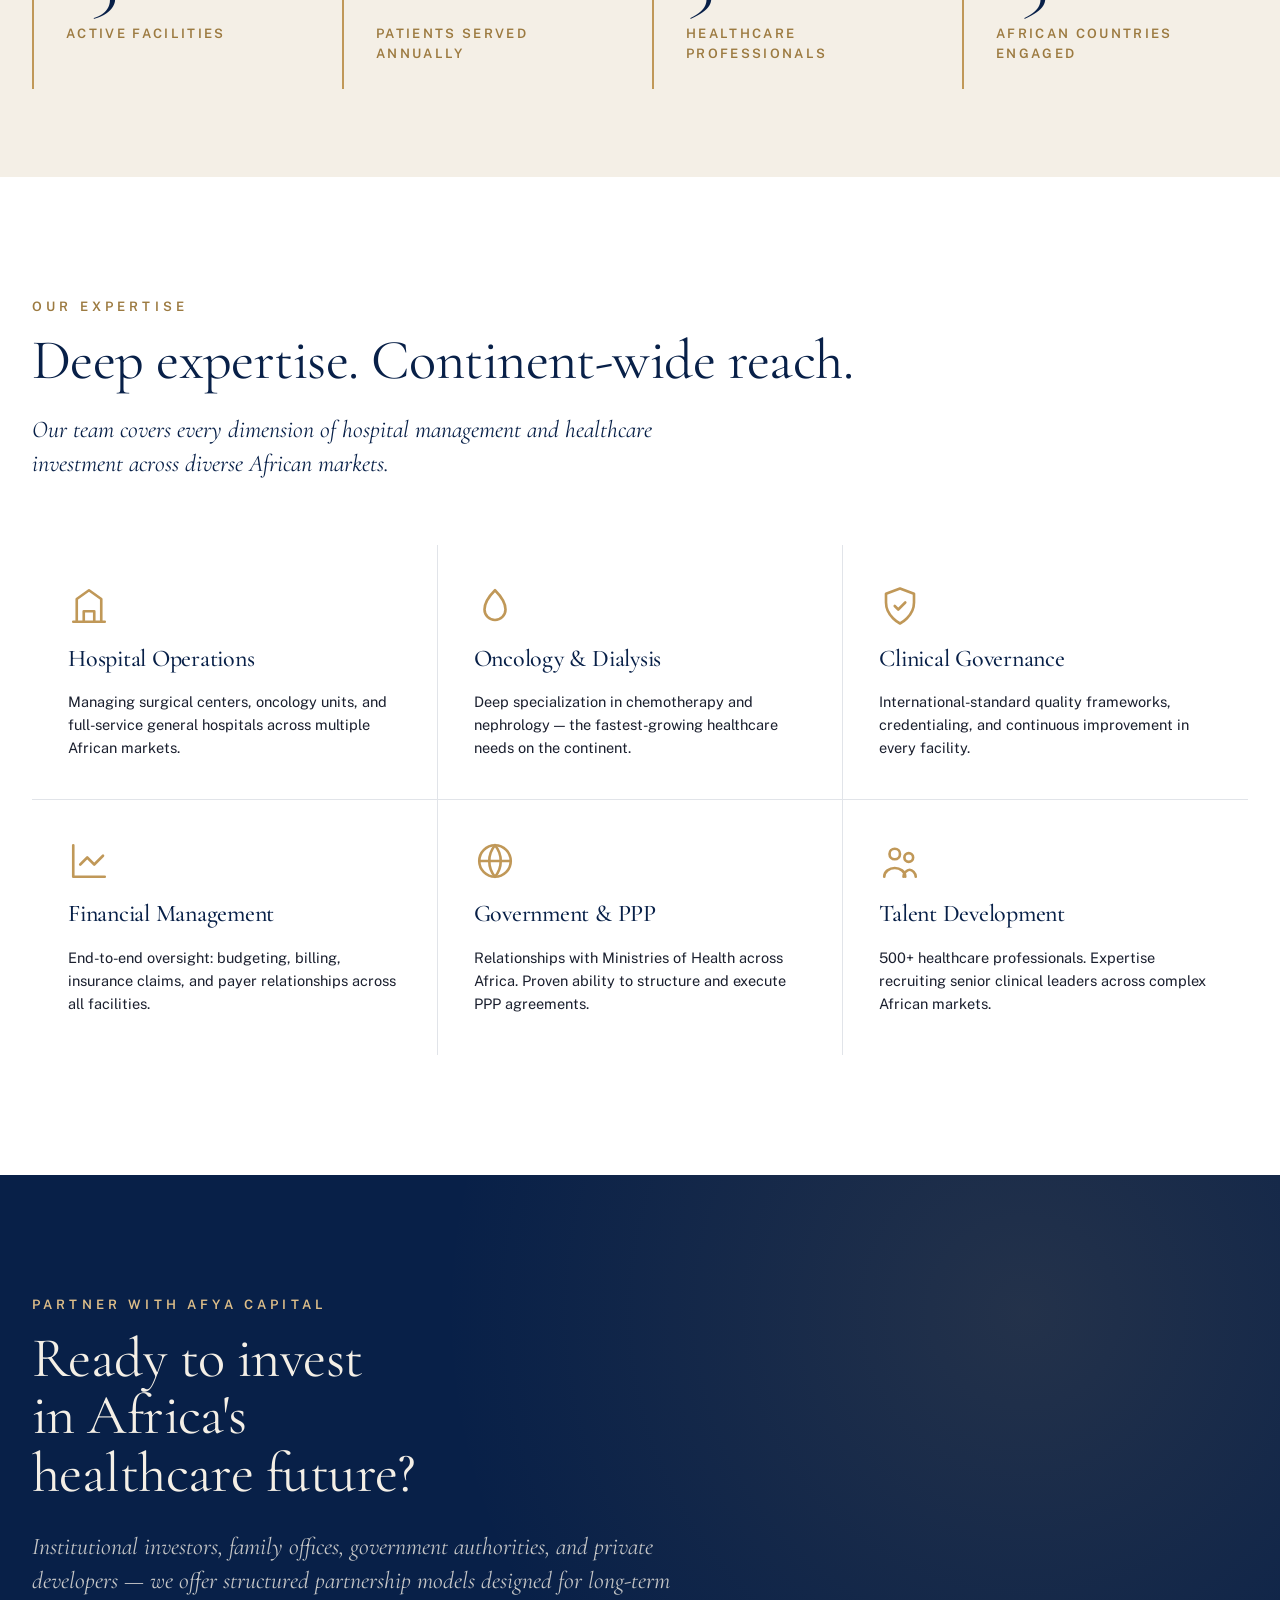
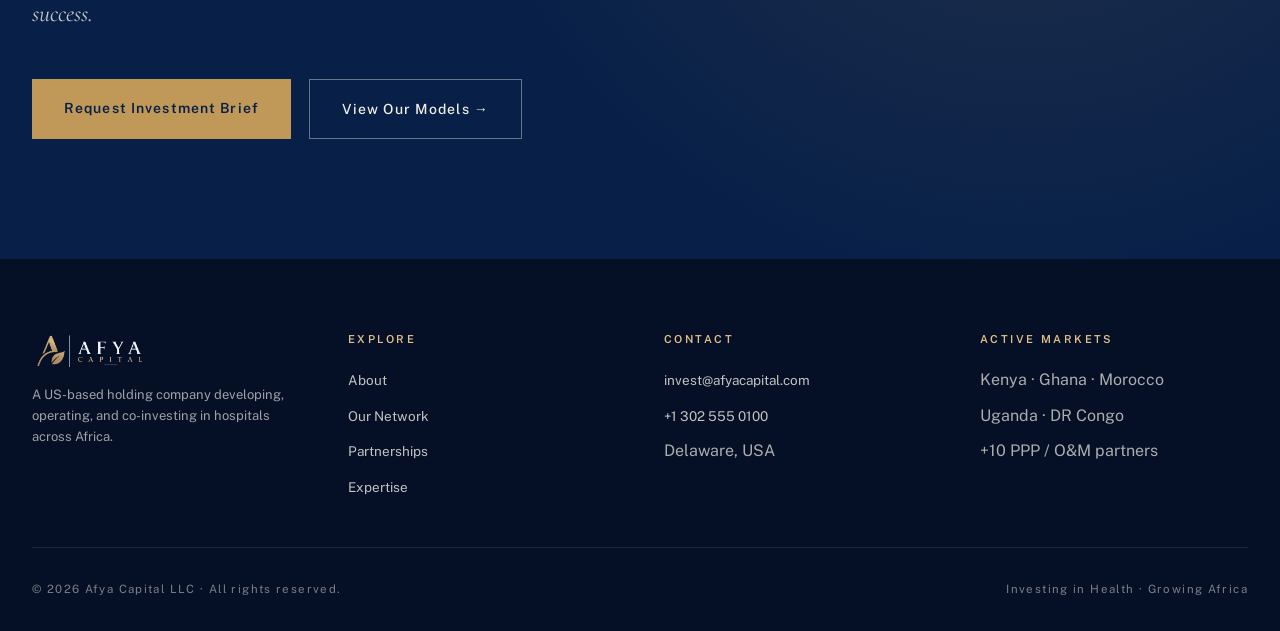
==== commit 4b963491: "Apply full Afya Capital brand redesign - Replace landing page with new navy/gold brand identity syst" ====
--- a/standalone/index.html
+++ b/standalone/index.html
@@ -1,222 +1,484 @@
-<!DOCTYPE html>
+<!doctype html>
 <html lang="en">
 <head>
-  <meta charset="UTF-8">
-  <meta name="viewport" content="width=device-width, initial-scale=1.0">
-  <title>Afya Capital — Building Africa's Healthcare Future</title>
-  <meta name="description" content="Afya Capital is a diversified healthcare holding company developing, operating, and co-investing in high-growth hospital ventures across Africa.">
-  <meta name="theme-color" content="#fa510f">
-
-  <!-- Open Graph -->
-  <meta property="og:title" content="Afya Capital — Building Africa's Healthcare Future">
-  <meta property="og:description" content="A diversified healthcare holding company developing, operating, and co-investing in high-growth hospital ventures across Africa.">
-  <meta property="og:type" content="website">
-
-  <!-- Twitter Card -->
-  <meta name="twitter:card" content="summary_large_image">
-  <meta name="twitter:title" content="Afya Capital — Building Africa's Healthcare Future">
-  <meta name="twitter:description" content="Healthcare investment partner developing hospital ventures across Africa.">
-
-  <!-- Preconnect -->
-  <link rel="preconnect" href="https://fonts.googleapis.com">
-  <link rel="preconnect" href="https://fonts.gstatic.com" crossorigin>
-
-  <!-- Font: Inter -->
-  <link href="https://fonts.googleapis.com/css2?family=Inter:opsz,wght@14..32,100..900&display=swap" rel="stylesheet">
-
-  <!-- Styles -->
-  <link rel="stylesheet" href="css/styles.css">
+<meta charset="utf-8" />
+<meta name="viewport" content="width=device-width, initial-scale=1" />
+<title>Afya Capital — Healthcare Investment Partner, Africa</title>
+<meta name="description" content="A US-based holding company developing, operating, and co-investing in hospitals across Africa. 40+ hospitals managed; 5 active markets; institutional partners welcome.">
+<link rel="icon" href="images/symbol-on-transparent.png">
+<link rel="preconnect" href="https://fonts.googleapis.com">
+<link rel="preconnect" href="https://fonts.gstatic.com" crossorigin>
+<link href="https://fonts.googleapis.com/css2?family=Cormorant+Garamond:ital,wght@0,300;0,400;0,500;0,600;0,700;1,400&family=Public+Sans:ital,wght@0,300;0,400;0,500;0,600;0,700&display=swap" rel="stylesheet">
+<style>
+  :root{
+    --navy: #082048;
+    --navy-deep: #050F26;
+    --navy-tint: #1A3261;
+    --gold: #C09858;
+    --gold-deep: #9C7A40;
+    --gold-tint: #DEBE89;
+    --bone: #F4EFE6;
+    --bone-deep: #E8DFCE;
+    --stone: #8C8479;
+    --charcoal: #1A1F2E;
+    --paper: #FFFFFF;
+    --verdant: #6B7F4F;
+    --rule: rgba(8,32,72,0.12);
+    --rule-strong: rgba(8,32,72,0.22);
+    --serif: "Cormorant Garamond", "Trajan Pro", "EB Garamond", Georgia, serif;
+    --sans: "Amazon Ember Modern", "Amazon Ember", "Public Sans", -apple-system, "Helvetica Neue", Arial, sans-serif;
+  }
+  *{box-sizing:border-box; margin:0; padding:0;}
+  html{ scroll-behavior:smooth; }
+  body{
+    font-family:var(--sans); color:var(--charcoal); background:var(--paper);
+    -webkit-font-smoothing:antialiased; font-size:16px; line-height:1.6;
+  }
+  img{ max-width:100%; display:block;}
+  a{ color:inherit; text-decoration:none;}
+
+  /* ----- Layout ----- */
+  .container{ max-width:1320px; margin:0 auto; padding:0 32px;}
+  section{ padding:120px 0; position:relative;}
+  section.compact{ padding:80px 0;}
+
+  /* Type */
+  h1,h2,h3,h4,h5{ font-family:var(--serif); font-weight:400; letter-spacing:-0.01em; color:var(--navy); text-wrap:balance;}
+  h1{ font-size:clamp(48px, 6vw, 88px); line-height:0.98; }
+  h2{ font-size:clamp(36px, 4.4vw, 64px); line-height:1.02;}
+  h3{ font-size:clamp(24px, 2.6vw, 32px); line-height:1.15; font-weight:500;}
+  h4{ font-size:20px; font-family:var(--sans); font-weight:600; color:var(--navy); line-height:1.3;}
+  p{ font-size:17px; line-height:1.7; color:var(--charcoal); max-width:70ch;}
+  .lede{ font-family:var(--serif); font-style:italic; font-size:24px; line-height:1.4; color:var(--navy); max-width:60ch;}
+  .eyebrow{
+    font-family:var(--sans); font-size:13px; letter-spacing:0.32em; text-transform:uppercase;
+    color:var(--gold-deep); font-weight:600;
+  }
+  em.gold{ color:var(--gold); font-style:normal; font-weight:400;}
+
+  /* ----- Nav ----- */
+  header.nav{
+    position:fixed; top:0; left:0; right:0; z-index:100;
+    background:rgba(255,255,255,0.92); backdrop-filter:blur(14px);
+    border-bottom:1px solid var(--rule);
+    transition:transform .3s;
+  }
+  header.nav .inner{
+    max-width:1320px; margin:0 auto; padding:18px 32px;
+    display:flex; justify-content:space-between; align-items:center; gap:32px;
+  }
+  header.nav .brand{ display:flex; align-items:center; gap:14px; }
+  header.nav .brand img{ height:34px; width:auto; mix-blend-mode:multiply;}
+  header.nav nav{ display:flex; gap:36px; align-items:center;}
+  header.nav nav a{
+    font-size:14px; color:var(--charcoal); font-weight:500;
+    letter-spacing:0.02em; padding:6px 0; border-bottom:1px solid transparent;
+    transition:border-color .2s, color .2s;
+  }
+  header.nav nav a:hover{ color:var(--navy); border-bottom-color:var(--gold);}
+  header.nav .cta{
+    background:var(--navy); color:var(--bone); padding:12px 22px; border-radius:2px;
+    font-size:13px; letter-spacing:0.06em; font-weight:600;
+    transition:background .2s;
+  }
+  header.nav .cta:hover{ background:var(--navy-tint);}
+
+  /* ----- Hero ----- */
+  .hero{
+    background:var(--navy); color:var(--bone);
+    padding-top:200px; padding-bottom:80px;
+    position:relative; overflow:hidden;
+  }
+  .hero::before{
+    content:""; position:absolute; inset:0;
+    background:radial-gradient(circle at 80% 20%, rgba(192,152,88,0.15), transparent 50%),
+               radial-gradient(circle at 10% 80%, rgba(192,152,88,0.05), transparent 55%);
+    pointer-events:none;
+  }
+  .hero .container{ position:relative;}
+  .hero .eyebrow{ color:var(--gold-tint); margin-bottom:32px;}
+  .hero h1{ color:var(--bone); margin-bottom:36px; max-width:18ch;}
+  .hero .lede{ color:rgba(244,239,230,0.8); font-size:26px; margin-bottom:48px;}
+  .hero .ctas{ display:flex; gap:18px; flex-wrap:wrap; margin-bottom:80px;}
+  .hero .btn-primary{
+    background:var(--gold); color:var(--navy);
+    padding:18px 32px; font-weight:600; font-size:14px;
+    letter-spacing:0.08em; transition:background .2s;
+  }
+  .hero .btn-primary:hover{ background:var(--gold-tint);}
+  .hero .btn-secondary{
+    background:transparent; color:var(--bone); padding:18px 32px;
+    border:1px solid rgba(244,239,230,0.4); font-weight:500; font-size:14px;
+    letter-spacing:0.08em; transition:border-color .2s;
+  }
+  .hero .btn-secondary:hover{ border-color:var(--gold);}
+
+  .hero-stats{
+    display:grid; grid-template-columns:repeat(4, 1fr); gap:48px;
+    padding-top:48px; border-top:1px solid rgba(244,239,230,0.15);
+  }
+  .hero-stats .stat .num{
+    font-family:var(--serif); font-weight:300; font-size:80px; line-height:1; color:var(--bone);
+  }
+  .hero-stats .stat .num em{ color:var(--gold); font-style:normal; font-weight:400;}
+  .hero-stats .stat .lbl{
+    font-size:13px; letter-spacing:0.18em; text-transform:uppercase;
+    color:rgba(244,239,230,0.65); font-weight:600; margin-top:14px;
+  }
+
+  /* ----- About ----- */
+  .about{ background:var(--paper);}
+  .about .grid{ display:grid; grid-template-columns:1fr 1.2fr; gap:96px; align-items:start;}
+  .about .lead h2{ margin:14px 0 28px;}
+  .about .lead .rule-gold{ height:3px; width:64px; background:var(--gold);}
+  .about .values{ display:flex; flex-direction:column; gap:36px;}
+  .about .values .v{
+    padding:24px 28px; border-left:2px solid var(--gold); background:var(--bone);
+  }
+  .about .values .v h4{ font-family:var(--serif); font-size:26px; font-weight:500; color:var(--navy); margin-bottom:10px; letter-spacing:-0.005em;}
+  .about .values .v p{ font-size:15.5px; color:var(--charcoal); margin:0;}
+
+  /* ----- Network ----- */
+  .network{ background:var(--bone);}
+  .network .countries{
+    display:grid; grid-template-columns:repeat(3, 1fr); gap:24px; margin-top:64px;
+  }
+  .country{
+    background:var(--paper); position:relative;
+    border:1px solid var(--rule);
+    overflow:hidden;
+    display:flex; flex-direction:column;
+  }
+  .country .img{ aspect-ratio:16/9; background:center/cover; position:relative;}
+  .country .img::after{ content:""; position:absolute; inset:0; background:linear-gradient(180deg, transparent 40%, rgba(8,32,72,0.35) 100%);}
+  .country .img .flag{
+    position:absolute; top:18px; left:18px;
+    background:rgba(255,255,255,0.95); padding:6px 12px; border-radius:2px;
+    font-family:var(--sans); font-size:11px; letter-spacing:0.18em; color:var(--navy);
+    font-weight:600; text-transform:uppercase;
+  }
+  .country .body{ padding:28px 28px 24px;}
+  .country .body .tag{ font-size:11px; letter-spacing:0.22em; text-transform:uppercase; color:var(--gold-deep); font-weight:600; margin-bottom:10px;}
+  .country .body h3{ font-family:var(--serif); font-size:30px; font-weight:500; color:var(--navy); margin-bottom:12px;}
+  .country .body p{ font-size:14.5px; line-height:1.55; color:var(--charcoal); margin-bottom:18px;}
+  .country .tags{ display:flex; flex-wrap:wrap; gap:6px;}
+  .country .tags span{
+    font-size:10.5px; letter-spacing:0.12em; text-transform:uppercase;
+    color:var(--navy); font-weight:600;
+    padding:5px 10px; background:var(--bone); border:1px solid var(--rule);
+  }
+  .country.wide{
+    grid-column:span 3;
+    background:var(--navy); color:var(--bone); border-color:var(--navy);
+    flex-direction:row; align-items:stretch;
+  }
+  .country.wide .body{ padding:36px 40px; display:flex; flex-direction:column; justify-content:center; flex:1;}
+  .country.wide .body .tag{ color:var(--gold-tint);}
+  .country.wide .body h3{ color:var(--bone);}
+  .country.wide .body p{ color:rgba(244,239,230,0.8);}
+  .country.wide .image-strip{ flex:0 0 50%; display:grid; grid-template-columns:1fr 1fr 1fr; gap:1px; background:var(--navy-tint);}
+  .country.wide .image-strip > div{ background:center/cover; min-height:200px;}
+
+  /* ----- Partnerships ----- */
+  .partnerships{ background:var(--paper);}
+  .partnerships .models{
+    display:grid; grid-template-columns:repeat(2, 1fr); gap:24px; margin-top:64px;
+  }
+  .model{
+    background:var(--bone); padding:48px 44px; position:relative;
+    border-top:3px solid var(--gold);
+    display:flex; flex-direction:column; gap:18px;
+  }
+  .model .num{
+    font-family:var(--serif); font-size:64px; color:var(--gold-deep); line-height:1; font-weight:400;
+  }
+  .model h3{ font-family:var(--serif); font-size:34px; font-weight:500; color:var(--navy); letter-spacing:-0.005em;}
+  .model > p{ font-size:15.5px; color:var(--charcoal); max-width:50ch;}
+  .model ul{ list-style:none; display:flex; flex-direction:column; gap:8px; margin-top:8px;}
+  .model ul li{
+    font-size:14px; color:var(--charcoal); padding-left:22px; position:relative;
+  }
+  .model ul li::before{
+    content:""; position:absolute; left:0; top:8px; width:8px; height:1px; background:var(--gold);
+  }
+
+  /* ----- O&M Model ----- */
+  .om{ background:var(--navy); color:var(--bone);}
+  .om .eyebrow{ color:var(--gold-tint);}
+  .om h2{ color:var(--bone); margin:14px 0 28px;}
+  .om .lede{ color:rgba(244,239,230,0.8);}
+  .om .grid{ display:grid; grid-template-columns:repeat(3, 1fr); gap:1px; margin-top:64px; background:rgba(244,239,230,0.15);}
+  .om .cell{
+    padding:36px 32px; background:var(--navy);
+    display:flex; flex-direction:column; gap:14px;
+  }
+  .om .cell .n{ font-family:var(--serif); font-size:32px; color:var(--gold); line-height:1; font-weight:400;}
+  .om .cell h4{ color:var(--bone); font-family:var(--serif); font-size:24px; font-weight:500;}
+  .om .cell p{ color:rgba(244,239,230,0.75); font-size:14.5px; line-height:1.55;}
+  .om .share{
+    margin-top:72px; padding:48px 40px;
+    background:linear-gradient(135deg, rgba(192,152,88,0.12), rgba(192,152,88,0.04));
+    border:1px solid rgba(192,152,88,0.3);
+    display:grid; grid-template-columns:auto 1fr; gap:48px; align-items:center;
+  }
+  .om .share .big{ font-family:var(--serif); font-size:88px; line-height:1; color:var(--gold);}
+  .om .share h3{ color:var(--bone); font-size:32px; margin-bottom:10px;}
+  .om .share p{ color:rgba(244,239,230,0.8); font-size:16px;}
+
+  /* ----- Mid Stats ----- */
+  .mid-stats{ background:var(--bone); padding:88px 0;}
+  .mid-stats .row{
+    display:grid; grid-template-columns:repeat(4, 1fr); gap:24px;
+  }
+  .mid-stats .stat{ text-align:left; padding:24px 32px; border-left:2px solid var(--gold);}
+  .mid-stats .stat .num{ font-family:var(--serif); font-weight:400; font-size:72px; line-height:1; color:var(--navy);}
+  .mid-stats .stat .num em{ color:var(--gold); font-style:normal;}
+  .mid-stats .stat .lbl{
+    font-size:13px; letter-spacing:0.18em; text-transform:uppercase;
+    color:var(--gold-deep); font-weight:600; margin-top:12px;
+  }
+
+  /* ----- Expertise ----- */
+  .expertise{ background:var(--paper);}
+  .expertise .areas{
+    display:grid; grid-template-columns:repeat(3, 1fr); gap:1px; margin-top:64px;
+    background:var(--rule);
+  }
+  .area{
+    background:var(--paper); padding:40px 36px;
+    display:flex; flex-direction:column; gap:16px;
+  }
+  .area .icon{
+    width:42px; height:42px; color:var(--gold);
+  }
+  .area .icon svg{ width:100%; height:100%;}
+  .area h4{ font-family:var(--serif); font-size:24px; font-weight:500; color:var(--navy);}
+  .area p{ font-size:14.5px; line-height:1.6; color:var(--charcoal); margin:0;}
+
+  /* ----- CTA ----- */
+  .cta-section{ background:var(--navy); color:var(--bone); position:relative; overflow:hidden;}
+  .cta-section::before{
+    content:""; position:absolute; inset:0;
+    background:radial-gradient(circle at 80% 20%, rgba(192,152,88,0.15), transparent 50%);
+    pointer-events:none;
+  }
+  .cta-section .container{ position:relative;}
+  .cta-section .eyebrow{ color:var(--gold-tint);}
+  .cta-section h2{ color:var(--bone); margin:14px 0 28px; max-width:18ch;}
+  .cta-section .lede{ color:rgba(244,239,230,0.8); margin-bottom:48px;}
+  .cta-section .actions{ display:flex; gap:18px; flex-wrap:wrap;}
+  .cta-section .btn-primary{
+    background:var(--gold); color:var(--navy); padding:18px 32px;
+    font-weight:600; font-size:14px; letter-spacing:0.08em;
+  }
+  .cta-section .btn-primary:hover{ background:var(--gold-tint);}
+  .cta-section .btn-secondary{
+    background:transparent; color:var(--bone); padding:18px 32px;
+    border:1px solid rgba(244,239,230,0.4); font-weight:500; font-size:14px;
+    letter-spacing:0.08em;
+  }
+
+  /* ----- Footer ----- */
+  footer{ background:var(--navy-deep); color:rgba(244,239,230,0.7); padding:72px 0 32px;}
+  footer .top{
+    display:grid; grid-template-columns:1fr 1fr 1fr 1fr; gap:48px;
+    padding-bottom:48px; border-bottom:1px solid rgba(244,239,230,0.1);
+  }
+  footer .top .col h5{ color:var(--gold-tint); font-family:var(--sans); font-size:11px; letter-spacing:0.22em; text-transform:uppercase; font-weight:600; margin-bottom:18px;}
+  footer .top .col ul{ list-style:none; display:flex; flex-direction:column; gap:10px;}
+  footer .top .col ul a{ font-size:13.5px; color:rgba(244,239,230,0.8); transition:color .2s;}
+  footer .top .col ul a:hover{ color:var(--gold);}
+  footer .brand-col img{ height:36px; margin-bottom:18px; mix-blend-mode:screen;}
+  footer .brand-col p{ font-size:13px; color:rgba(244,239,230,0.65); line-height:1.6; max-width:32ch;}
+  footer .bottom{
+    padding-top:32px; display:flex; justify-content:space-between; flex-wrap:wrap; gap:16px;
+    font-size:11.5px; color:rgba(244,239,230,0.5); letter-spacing:0.12em;
+  }
+
+  /* ----- Mobile ----- */
+  @media (max-width: 900px){
+    header.nav nav{ display:none;}
+    section{ padding:72px 0;}
+    .hero-stats{ grid-template-columns:repeat(2, 1fr); gap:32px;}
+    .about .grid{ grid-template-columns:1fr; gap:48px;}
+    .network .countries{ grid-template-columns:1fr;}
+    .country.wide{ grid-column:span 1; flex-direction:column;}
+    .country.wide .image-strip{ flex:0 0 200px;}
+    .partnerships .models{ grid-template-columns:1fr;}
+    .om .grid{ grid-template-columns:1fr;}
+    .om .share{ grid-template-columns:1fr; gap:24px;}
+    .om .share .big{ font-size:56px;}
+    .mid-stats .row{ grid-template-columns:1fr 1fr;}
+    .expertise .areas{ grid-template-columns:1fr;}
+    footer .top{ grid-template-columns:1fr 1fr;}
+  }
+</style>
 </head>
 <body>
 
-<!-- ======================================================================
-     NAV
-     ====================================================================== -->
-<nav>
-  <a href="#" class="nav-logo">
-    <img src="images/logo-afya-wordmark-dark.svg" alt="Afya Capital — Healthcare Investment" class="logo-wordmark" width="160" height="52">
-  </a>
-  <div class="nav-links" id="navLinks">
-    <a href="#about">About</a>
-    <a href="#network">Our Network</a>
-    <a href="#partnerships">Partnerships</a>
-    <a href="#expertise">Expertise</a>
-    <a href="#contact" class="nav-cta">Invest With Us</a>
-  </div>
-  <button class="nav-hamburger" id="menuToggle" aria-label="Toggle navigation menu" aria-expanded="false">
-    <span></span>
-    <span></span>
-    <span></span>
-  </button>
-</nav>
-
-<main>
-
-<!-- ======================================================================
-     HERO
-     ====================================================================== -->
-<section id="hero">
-  <div class="hero-image"></div>
-  <div class="hero-overlay"></div>
-  <div class="hero-glow"></div>
-  <div class="hero-content">
-    <div class="hero-eyebrow">
-      <div class="hero-eyebrow-line"></div>
-      <span>Healthcare Investment Partner &mdash; Africa</span>
-    </div>
-    <h1>Building <span class="accent">Africa&rsquo;s</span><br>Healthcare<br><span class="accent">Infrastructure</span></h1>
-    <p class="hero-body">We develop, operate, and co-invest in high-growth hospital ventures across five African nations. Our partners gain access to a continent-wide healthcare platform delivering strong returns and lasting social impact.</p>
-    <div class="hero-actions">
-      <a href="#partnerships" class="btn-gold">Explore Partnership Opportunities</a>
-      <a href="#network" class="btn-ghost">Our Network &rarr;</a>
-    </div>
-  </div>
-  <div class="hero-stats">
-    <div class="hstat"><div class="hstat-num">13+</div><div class="hstat-label">Active Facilities</div></div>
-    <div class="hstat"><div class="hstat-num">5</div><div class="hstat-label">African Countries</div></div>
-    <div class="hstat"><div class="hstat-num">40+</div><div class="hstat-label">Hospitals Managed</div></div>
-    <div class="hstat"><div class="hstat-num">15</div><div class="hstat-label">PPP/O&amp;M Projects</div></div>
-  </div>
-</section>
-
-<!-- ======================================================================
-     ABOUT
-     ====================================================================== -->
-<section id="about" class="animate-on-scroll">
-  <div class="container">
-    <div class="about-layout">
-      <div class="about-image-wrap">
-        <img class="about-img" src="https://images.unsplash.com/photo-1631815588090-d4bfec5b1ccb?w=800&q=80&auto=format&fit=crop" alt="Modern hospital ward in Africa" loading="lazy">
-        <div class="about-img-badge">
-          <div class="badge-num">40+</div>
-          <div class="badge-text">Hospitals<br>Managed</div>
-        </div>
-      </div>
-      <div class="about-text">
-        <div class="eyebrow"><span>Who We Are</span></div>
-        <h2>A proven operator across <span class="accent">African healthcare</span></h2>
-        <p>Afya Capital LLC is a US-based holding company with a growing portfolio of hospitals, oncology centers, dialysis units, and specialized medical facilities across sub-Saharan and North Africa.</p>
-        <p>We don&rsquo;t just invest &mdash; we operate. With hands-on experience managing 40+ hospitals, we deliver clinical excellence alongside strong financial returns.</p>
-        <div class="pillars">
-          <div class="pillar">
-            <div class="pillar-icon"><svg viewBox="0 0 24 24" aria-hidden="true"><path d="M12 22s8-4 8-10V5l-8-3-8 3v7c0 6 8 10 8 10z"/></svg></div>
-            <div class="pillar-body">
-              <h4>Asset-Light O&amp;M Model</h4>
-              <p>Partners own infrastructure; we operate. Maximum returns, minimum capital exposure.</p>
-            </div>
-          </div>
-          <div class="pillar">
-            <div class="pillar-icon"><svg viewBox="0 0 24 24" aria-hidden="true"><polyline points="22 12 18 12 15 21 9 3 6 12 2 12"/></svg></div>
-            <div class="pillar-body">
-              <h4>Integrated Verticals</h4>
-              <p>Hospitals, oncology, dialysis, and aesthetics &mdash; network synergies in procurement, staffing, and quality.</p>
-            </div>
-          </div>
-          <div class="pillar">
-            <div class="pillar-icon"><svg viewBox="0 0 24 24" aria-hidden="true"><line x1="12" y1="1" x2="12" y2="23"/><path d="M17 5H9.5a3.5 3.5 0 000 7h5a3.5 3.5 0 010 7H6"/></svg></div>
-            <div class="pillar-body">
-              <h4>USD 50M+ Revenue</h4>
-              <p>Industry-leading profitability across our five-country footprint with transparent reporting.</p>
-            </div>
-          </div>
-        </div>
-      </div>
-    </div>
-  </div>
-</section>
-
-<!-- ======================================================================
-     NETWORK
-     ====================================================================== -->
-<section id="network" class="animate-on-scroll">
-  <div class="container">
-    <div class="eyebrow"><span>Our Network</span></div>
-    <h2>Active operations across <span class="accent">five African nations</span></h2>
-    <p class="lead">A strategic footprint spanning East, West, and North Africa &mdash; built over years of clinical investment and operational growth.</p>
-    <div class="countries-grid">
-      <div class="country-card">
-        <img class="country-img" src="https://images.unsplash.com/photo-1611348524140-53c9a25263d6?w=700&q=70&auto=format&fit=crop" alt="Nairobi Kenya skyline" loading="lazy">
-        <div class="country-body">
-          <div class="country-flag-name"><span class="cflag">&#x1F1F0;&#x1F1EA;</span><span class="cname">Kenya</span></div>
-          <div class="crole">Core Hub &mdash; East Africa</div>
-          <p class="cdesc">Our largest market delivering acute care, oncology, dialysis, surgical, and aesthetic services across multiple facilities.</p>
-          <div class="ctags"><span class="ctag">3 Hospitals</span><span class="ctag">Oncology</span><span class="ctag">Dialysis</span><span class="ctag">Aesthetics</span></div>
-        </div>
-      </div>
-      <div class="country-card">
-        <img class="country-img" src="https://images.unsplash.com/photo-1596005554384-d293674c91d7?w=700&q=70&auto=format&fit=crop" alt="Accra Ghana" loading="lazy">
-        <div class="country-body">
-          <div class="country-flag-name"><span class="cflag">&#x1F1EC;&#x1F1ED;</span><span class="cname">Ghana</span></div>
-          <div class="crole">Growth Market &mdash; West Africa</div>
-          <p class="cdesc">One operational hospital with a second major facility opening in 2026 &mdash; building a strong West African platform.</p>
-          <div class="ctags"><span class="ctag">Operational Hospital</span><span class="ctag">2nd Hospital (2026)</span></div>
-        </div>
-      </div>
-      <div class="country-card">
-        <img class="country-img" src="https://images.unsplash.com/photo-1569383746724-6f1b882b8f46?w=700&q=70&auto=format&fit=crop" alt="Casablanca Morocco" loading="lazy">
-        <div class="country-body">
-          <div class="country-flag-name"><span class="cflag">&#x1F1F2;&#x1F1E6;</span><span class="cname">Morocco</span></div>
-          <div class="crole">Strategic Gateway &mdash; North Africa</div>
-          <p class="cdesc">Two hospitals under development in Rabat and Casablanca, positioning us as a key player in North Africa&rsquo;s private healthcare market.</p>
-          <div class="ctags"><span class="ctag">Rabat Hospital (2026)</span><span class="ctag">Casablanca Hospital</span></div>
-        </div>
-      </div>
-      <div class="country-card">
-        <img class="country-img" src="https://images.unsplash.com/photo-1619451334792-150fd785ee74?w=700&q=70&auto=format&fit=crop" alt="Kampala Uganda" loading="lazy">
-        <div class="country-body">
-          <div class="country-flag-name"><span class="cflag">&#x1F1FA;&#x1F1EC;</span><span class="cname">Uganda</span></div>
-          <div class="crole">Emerging Market &mdash; East Africa</div>
-          <p class="cdesc">Active pipeline including hospital developments and a dedicated Eye &amp; ENT Center, marking Uganda as a key growth market.</p>
-          <div class="ctags"><span class="ctag">Hospital Pipeline</span><span class="ctag">Eye &amp; ENT Center</span></div>
-        </div>
-      </div>
-      <div class="country-card">
-        <img class="country-img" src="https://images.unsplash.com/photo-1580060839134-75a5edca2e99?w=700&q=70&auto=format&fit=crop" alt="Kinshasa Congo DRC" loading="lazy">
-        <div class="country-body">
-          <div class="country-flag-name"><span class="cflag">&#x1F1E8;&#x1F1E9;</span><span class="cname">Congo DRC</span></div>
-          <div class="crole">Frontier Opportunity &mdash; Central Africa</div>
-          <p class="cdesc">Acute demand for modern hospital infrastructure. Actively developing O&amp;M and partnership opportunities in this high-potential market.</p>
-          <div class="ctags"><span class="ctag">O&amp;M Pipeline</span><span class="ctag">Hospital Operations</span></div>
-        </div>
-      </div>
-      <div class="country-card country-card-more">
-        <div class="country-body">
-          <div class="more-num">+10</div>
-          <p class="more-text">Additional African countries engaged through PPP/O&amp;M partnerships, spanning 25+ hospital projects continent-wide.</p>
-        </div>
-      </div>
-    </div>
-  </div>
-</section>
-
-<!-- ======================================================================
-     IMAGE BAND
-     ====================================================================== -->
-<div class="image-band">
-  <img class="band-img" src="https://images.unsplash.com/photo-1519494026892-80bbd2d6fd0d?w=700&q=70&auto=format&fit=crop" alt="Modern hospital interior" loading="lazy">
-  <img class="band-img" src="https://images.unsplash.com/photo-1584982751601-97dcc096659c?w=700&q=70&auto=format&fit=crop" alt="Medical professionals in Africa" loading="lazy">
-  <img class="band-img" src="https://images.unsplash.com/photo-1666214280557-f1b5022eb634?w=700&q=70&auto=format&fit=crop" alt="Hospital technology" loading="lazy">
-  <div class="band-overlay"></div>
-  <div class="band-caption">
-    <h3>Clinical excellence, <span class="accent">continent-wide.</span></h3>
-    <p>From oncology to surgical care, our facilities set the standard for quality healthcare delivery across Africa.</p>
-  </div>
-</div>
-
-<!-- ======================================================================
-     PARTNERSHIPS
-     ====================================================================== -->
-<section id="partnerships" class="animate-on-scroll">
-  <div class="container">
-    <div class="eyebrow"><span>Partnership Opportunities</span></div>
-    <h2>Four ways to <span class="accent">invest with us</span></h2>
-    <p class="lead">Structured entry points into Africa&rsquo;s growing healthcare sector &mdash; from co-owning private hospitals to upgrading public infrastructure.</p>
-    <div class="pship-grid">
-      <div class="pship-card pship-featured">
-        <div class="pship-num">01</div>
-        <div class="pship-icon"><svg viewBox="0 0 24 24" aria-hidden="true"><path d="M3 9l9-7 9 7v11a2 2 0 01-2 2H5a2 2 0 01-2-2z"/><polyline points="9 22 9 12 15 12 15 22"/></svg></div>
+<!-- =============== NAV =============== -->
+<header class="nav">
+  <div class="inner">
+    <a href="#" class="brand">
+      <img src="images/logo-light-no-tagline.png" alt="Afya Capital"/>
+    </a>
+    <nav>
+      <a href="#about">About</a>
+      <a href="#network">Our Network</a>
+      <a href="#partnerships">Partnerships</a>
+      <a href="#expertise">Expertise</a>
+      <a href="#contact" class="cta">Invest With Us →</a>
+    </nav>
+  </div>
+</header>
+
+<!-- =============== HERO =============== -->
+<section class="hero">
+  <div class="container">
+    <div class="eyebrow">Healthcare Investment Partner · Africa</div>
+    <h1>Building Africa's <em class="gold" style="font-style:normal;">Healthcare</em> Infrastructure.</h1>
+    <p class="lede">We develop, operate, and co-invest in high-growth hospital ventures across five African nations. Our partners gain access to a continent-wide platform delivering strong returns and lasting social impact.</p>
+
+    <div class="ctas">
+      <a href="#partnerships" class="btn-primary">Explore Partnership Opportunities</a>
+      <a href="#network" class="btn-secondary">Our Network →</a>
+    </div>
+
+    <div class="hero-stats">
+      <div class="stat"><div class="num">13<em>+</em></div><div class="lbl">Active Facilities</div></div>
+      <div class="stat"><div class="num">5</div><div class="lbl">African Countries</div></div>
+      <div class="stat"><div class="num">40<em>+</em></div><div class="lbl">Hospitals Managed</div></div>
+      <div class="stat"><div class="num">15</div><div class="lbl">PPP / O&amp;M Projects</div></div>
+    </div>
+  </div>
+</section>
+
+<!-- =============== ABOUT =============== -->
+<section class="about" id="about">
+  <div class="container">
+    <div class="grid">
+      <div class="lead">
+        <div class="eyebrow">Who we are</div>
+        <h2>A proven operator across African healthcare.</h2>
+        <div class="rule-gold"></div>
+        <p style="margin-top:28px;">Afya Capital LLC is a US-based holding company with a growing portfolio of hospitals, oncology centers, dialysis units, and specialized medical facilities across sub-Saharan and North Africa.</p>
+        <p style="margin-top:14px;">We don't just invest — we operate. With hands-on experience managing 40+ hospitals, we deliver clinical excellence alongside strong financial returns.</p>
+      </div>
+
+      <div class="values">
+        <div class="v">
+          <h4>Asset-Light O&amp;M Model</h4>
+          <p>Partners own infrastructure; we operate. Maximum returns, minimum capital exposure.</p>
+        </div>
+        <div class="v">
+          <h4>Integrated Verticals</h4>
+          <p>Hospitals, oncology, dialysis, and aesthetics — network synergies in procurement, staffing, and quality.</p>
+        </div>
+        <div class="v">
+          <h4>USD 50M+ Revenue</h4>
+          <p>Industry-leading profitability across our five-country footprint with transparent reporting.</p>
+        </div>
+      </div>
+    </div>
+  </div>
+</section>
+
+<!-- =============== NETWORK =============== -->
+<section class="network" id="network">
+  <div class="container">
+    <div class="eyebrow">Our Network</div>
+    <h2 style="margin:14px 0 24px;">Active operations across five African nations.</h2>
+    <p class="lede">A strategic footprint spanning East, West, and North Africa — built over years of clinical investment and operational growth.</p>
+
+    <div class="countries">
+      <div class="country">
+        <div class="img" style="background-image:url('https://images.unsplash.com/photo-1611348524140-53c9a25263d6?w=900&q=70');">
+          <div class="flag">🇰🇪 Kenya</div>
+        </div>
+        <div class="body">
+          <div class="tag">Core Hub · East Africa</div>
+          <h3>Kenya</h3>
+          <p>Our largest market — acute care, oncology, dialysis, surgical, and aesthetic services across multiple facilities.</p>
+          <div class="tags"><span>3 Hospitals</span><span>Oncology</span><span>Dialysis</span><span>Aesthetics</span></div>
+        </div>
+      </div>
+
+      <div class="country">
+        <div class="img" style="background-image:url('https://images.unsplash.com/photo-1596005554384-d293674c91d7?w=900&q=70');">
+          <div class="flag">🇬🇭 Ghana</div>
+        </div>
+        <div class="body">
+          <div class="tag">Growth Market · West Africa</div>
+          <h3>Ghana</h3>
+          <p>One operational hospital with a second major facility opening in 2026 — building a strong West African platform.</p>
+          <div class="tags"><span>Operational Hospital</span><span>2nd Hospital · 2026</span></div>
+        </div>
+      </div>
+
+      <div class="country">
+        <div class="img" style="background-image:url('https://images.unsplash.com/photo-1569383746724-6f1b882b8f46?w=900&q=70');">
+          <div class="flag">🇲🇦 Morocco</div>
+        </div>
+        <div class="body">
+          <div class="tag">Strategic Gateway · North Africa</div>
+          <h3>Morocco</h3>
+          <p>Two hospitals under development in Rabat and Casablanca, positioning us as a key player in North Africa's private healthcare market.</p>
+          <div class="tags"><span>Rabat Hospital · 2026</span><span>Casablanca Hospital</span></div>
+        </div>
+      </div>
+
+      <div class="country">
+        <div class="img" style="background-image:url('https://images.unsplash.com/photo-1619451334792-150fd785ee74?w=900&q=70');">
+          <div class="flag">🇺🇬 Uganda</div>
+        </div>
+        <div class="body">
+          <div class="tag">Emerging Market · East Africa</div>
+          <h3>Uganda</h3>
+          <p>Active pipeline including hospital developments and a dedicated Eye &amp; ENT Center, marking Uganda as a key growth market.</p>
+          <div class="tags"><span>Hospital Pipeline</span><span>Eye &amp; ENT Center</span></div>
+        </div>
+      </div>
+
+      <div class="country">
+        <div class="img" style="background-image:url('https://images.unsplash.com/photo-1580060839134-75a5edca2e99?w=900&q=70');">
+          <div class="flag">🇨🇩 DR Congo</div>
+        </div>
+        <div class="body">
+          <div class="tag">Frontier Opportunity · Central Africa</div>
+          <h3>DR Congo</h3>
+          <p>Acute demand for modern hospital infrastructure. Actively developing O&amp;M and partnership opportunities in this high-potential market.</p>
+          <div class="tags"><span>O&amp;M Pipeline</span><span>Hospital Operations</span></div>
+        </div>
+      </div>
+
+      <div class="country wide">
+        <div class="body">
+          <div class="tag">Across the continent</div>
+          <h3>+10 additional African countries</h3>
+          <p>Engaged through PPP / O&amp;M partnerships, spanning 25+ hospital projects continent-wide. Our continental footprint extends beyond our operating markets through deep relationships with Ministries of Health.</p>
+        </div>
+        <div class="image-strip">
+          <div style="background-image:url('https://images.unsplash.com/photo-1519494026892-80bbd2d6fd0d?w=600&q=70');"></div>
+          <div style="background-image:url('https://images.unsplash.com/photo-1584982751601-97dcc096659c?w=600&q=70');"></div>
+          <div style="background-image:url('https://images.unsplash.com/photo-1666214280557-f1b5022eb634?w=600&q=70');"></div>
+        </div>
+      </div>
+    </div>
+  </div>
+</section>
+
+<!-- =============== PARTNERSHIPS =============== -->
+<section class="partnerships" id="partnerships">
+  <div class="container">
+    <div class="eyebrow">Partnership Opportunities</div>
+    <h2 style="margin:14px 0 24px;">Four ways to invest with us.</h2>
+    <p class="lede">Structured entry points into Africa's growing healthcare sector — from co-owning private hospitals to upgrading public infrastructure.</p>
+
+    <div class="models">
+      <div class="model">
+        <div class="num">01</div>
         <h3>Co-Ownership of Private Hospitals</h3>
-        <p>Co-own and co-develop new hospitals and specialized centers. We bring clinical expertise and operations &mdash; you bring the capital.</p>
+        <p>Co-own and co-develop new hospitals and specialized centers. We bring clinical expertise and operations — you bring the capital.</p>
         <ul>
           <li>Joint equity ownership in new developments</li>
           <li>Oncology, dialysis, surgical, aesthetic centers</li>
@@ -224,9 +486,9 @@
           <li>Full operational management by our team</li>
         </ul>
       </div>
-      <div class="pship-card">
-        <div class="pship-num">02</div>
-        <div class="pship-icon"><svg viewBox="0 0 24 24" aria-hidden="true"><circle cx="12" cy="12" r="3"/><path d="M19.07 4.93a10 10 0 010 14.14M4.93 4.93a10 10 0 000 14.14"/></svg></div>
+
+      <div class="model">
+        <div class="num">02</div>
         <h3>Operations &amp; Management Contracts</h3>
         <p>We assume full operational control of existing hospitals, transforming underperforming facilities while owners retain property.</p>
         <ul>
@@ -236,11 +498,11 @@
           <li>Transparent financial reporting</li>
         </ul>
       </div>
-      <div class="pship-card">
-        <div class="pship-num">03</div>
-        <div class="pship-icon"><svg viewBox="0 0 24 24" aria-hidden="true"><rect x="2" y="3" width="20" height="14" rx="2"/><path d="M8 21h8M12 17v4"/></svg></div>
+
+      <div class="model">
+        <div class="num">03</div>
         <h3>Public-Private Partnerships</h3>
-        <p>We structure PPP agreements with governments to modernize public hospitals &mdash; proven across 15 African countries.</p>
+        <p>We structure PPP agreements with governments to modernize public hospitals — proven across 15 African countries.</p>
         <ul>
           <li>Revenue-sharing with government authorities</li>
           <li>Public sector compliant O&amp;M frameworks</li>
@@ -248,9 +510,9 @@
           <li>Capacity building and knowledge transfer</li>
         </ul>
       </div>
-      <div class="pship-card">
-        <div class="pship-num">04</div>
-        <div class="pship-icon"><svg viewBox="0 0 24 24" aria-hidden="true"><path d="M12 2L2 7l10 5 10-5-10-5zM2 17l10 5 10-5M2 12l10 5 10-5"/></svg></div>
+
+      <div class="model">
+        <div class="num">04</div>
         <h3>Equipment &amp; Technology Leasing</h3>
         <p>Access world-class diagnostics and surgical technology through structured leasing, without prohibitive upfront costs.</p>
         <ul>
@@ -264,88 +526,79 @@
   </div>
 </section>
 
-<!-- ======================================================================
-     O&M MODEL
-     ====================================================================== -->
-<section id="om" class="animate-on-scroll">
-  <div class="container">
-    <div class="om-layout">
-      <div class="om-image-stack">
-        <img class="om-img-main" src="https://images.unsplash.com/photo-1586773860418-d37222d8fce3?w=800&q=80&auto=format&fit=crop" alt="Hospital management team" loading="lazy">
-        <img class="om-img-inset" src="https://images.unsplash.com/photo-1576091160399-112ba8d25d1d?w=500&q=80&auto=format&fit=crop" alt="Medical consultation" loading="lazy">
-      </div>
+<!-- =============== O&M MODEL =============== -->
+<section class="om">
+  <div class="container">
+    <div class="eyebrow">Our O&amp;M Model</div>
+    <h2>Full operational control.<br/>Zero asset ownership.</h2>
+    <p class="lede">Hospital owners retain all assets while our team assumes complete operational authority — optimized for clinical and financial performance from day one.</p>
+
+    <div class="grid">
+      <div class="cell"><div class="n">01</div><h4>Leadership &amp; Governance</h4><p>CEO, Medical Director, and CNO appointed to international standards.</p></div>
+      <div class="cell"><div class="n">02</div><h4>Clinical Operations</h4><p>Emergency, surgery, maternity, pediatrics with evidence-based protocols.</p></div>
+      <div class="cell"><div class="n">03</div><h4>Financial Management</h4><p>Budgeting, revenue cycle, insurance claims, and financial controls.</p></div>
+      <div class="cell"><div class="n">04</div><h4>Procurement &amp; Supply</h4><p>Multi-hospital purchasing power, vendor management, formulary discipline.</p></div>
+      <div class="cell"><div class="n">05</div><h4>Technology &amp; HIS</h4><p>EMR, billing, pharmacy, laboratory, and radiology integration.</p></div>
+      <div class="cell"><div class="n">06</div><h4>Regulatory Affairs</h4><p>Licensing, accreditation, MOH relations, and compliance management.</p></div>
+    </div>
+
+    <div class="share">
+      <div class="big">%</div>
       <div>
-        <div class="eyebrow"><span>Our O&amp;M Model</span></div>
-        <h2>Full operational control. <span class="accent">Zero asset ownership.</span></h2>
-        <p class="om-text-lead">Hospital owners retain all assets while our team assumes complete operational authority &mdash; optimized for clinical and financial performance from day one.</p>
-        <div class="om-cards">
-          <div class="om-card"><div class="om-card-n">01</div><h4>Leadership &amp; Governance</h4><p>CEO, Medical Director, and CNO appointed to international standards.</p></div>
-          <div class="om-card"><div class="om-card-n">02</div><h4>Clinical Operations</h4><p>Emergency, surgery, maternity, pediatrics with evidence-based protocols.</p></div>
-          <div class="om-card"><div class="om-card-n">03</div><h4>Financial Management</h4><p>Budgeting, revenue cycle, insurance claims, and financial controls.</p></div>
-          <div class="om-card"><div class="om-card-n">04</div><h4>Procurement &amp; Supply</h4><p>Multi-hospital purchasing power, vendor management, formulary discipline.</p></div>
-          <div class="om-card"><div class="om-card-n">05</div><h4>Technology &amp; HIS</h4><p>EMR, billing, pharmacy, laboratory, and radiology integration.</p></div>
-          <div class="om-card"><div class="om-card-n">06</div><h4>Regulatory Affairs</h4><p>Licensing, accreditation, MOH relations, and compliance management.</p></div>
-        </div>
-        <div class="profit-box">
-          <h4>Profit Sharing Structure</h4>
-          <p>Surplus profits shared between partners and Afya Capital through performance-aligned revenue-sharing. Terms tailored per engagement.</p>
-        </div>
-      </div>
-    </div>
-  </div>
-</section>
-
-<!-- ======================================================================
-     IMPACT BAND
-     ====================================================================== -->
-<div class="impact-band">
-  <div class="impact-inner">
-    <div class="impact-grid">
-      <div class="impact-stat"><div class="impact-num">13+</div><div class="impact-label">Active Facilities</div></div>
-      <div class="impact-stat"><div class="impact-num">10K+</div><div class="impact-label">Patients Served Annually</div></div>
-      <div class="impact-stat"><div class="impact-num">500+</div><div class="impact-label">Healthcare Professionals</div></div>
-      <div class="impact-stat"><div class="impact-num">15</div><div class="impact-label">African Countries Engaged</div></div>
-    </div>
-  </div>
-</div>
-
-<!-- ======================================================================
-     EXPERTISE
-     ====================================================================== -->
-<section id="expertise" class="animate-on-scroll">
-  <div class="expertise-bg-img"></div>
-  <div class="expertise-wrap container">
-    <div class="eyebrow"><span>Our Expertise</span></div>
-    <h2>Deep expertise. <span class="accent">Continent-wide</span> reach.</h2>
-    <p class="lead">Our team covers every dimension of hospital management and healthcare investment across diverse African markets.</p>
-    <div class="expertise-grid">
-      <div class="exp-item">
-        <div class="exp-icon"><svg viewBox="0 0 24 24" aria-hidden="true"><path d="M22 12h-4l-3 9L9 3l-3 9H2"/></svg></div>
+        <h3>Profit Sharing Structure</h3>
+        <p>Surplus profits shared between partners and Afya Capital through performance-aligned revenue-sharing. Terms tailored per engagement.</p>
+      </div>
+    </div>
+  </div>
+</section>
+
+<!-- =============== MID STATS =============== -->
+<section class="mid-stats">
+  <div class="container">
+    <div class="row">
+      <div class="stat"><div class="num">13<em>+</em></div><div class="lbl">Active facilities</div></div>
+      <div class="stat"><div class="num">10K<em>+</em></div><div class="lbl">Patients served annually</div></div>
+      <div class="stat"><div class="num">500<em>+</em></div><div class="lbl">Healthcare professionals</div></div>
+      <div class="stat"><div class="num">15</div><div class="lbl">African countries engaged</div></div>
+    </div>
+  </div>
+</section>
+
+<!-- =============== EXPERTISE =============== -->
+<section class="expertise" id="expertise">
+  <div class="container">
+    <div class="eyebrow">Our Expertise</div>
+    <h2 style="margin:14px 0 24px;">Deep expertise. Continent-wide reach.</h2>
+    <p class="lede">Our team covers every dimension of hospital management and healthcare investment across diverse African markets.</p>
+
+    <div class="areas">
+      <div class="area">
+        <div class="icon"><svg viewBox="0 0 24 24" fill="none" stroke="currentColor" stroke-width="1.5" stroke-linecap="round" stroke-linejoin="round"><path d="M3 21h18M5 21V8l7-5 7 5v13M9 21v-6h6v6"/></svg></div>
         <h4>Hospital Operations</h4>
         <p>Managing surgical centers, oncology units, and full-service general hospitals across multiple African markets.</p>
       </div>
-      <div class="exp-item">
-        <div class="exp-icon"><svg viewBox="0 0 24 24" aria-hidden="true"><path d="M20.84 4.61a5.5 5.5 0 00-7.78 0L12 5.67l-1.06-1.06a5.5 5.5 0 00-7.78 7.78l1.06 1.06L12 21.23l7.78-7.78 1.06-1.06a5.5 5.5 0 000-7.78z"/></svg></div>
+      <div class="area">
+        <div class="icon"><svg viewBox="0 0 24 24" fill="none" stroke="currentColor" stroke-width="1.5" stroke-linecap="round" stroke-linejoin="round"><path d="M12 3c-4 4-6 8-6 11a6 6 0 0 0 12 0c0-3-2-7-6-11Z"/></svg></div>
         <h4>Oncology &amp; Dialysis</h4>
-        <p>Deep specialization in chemotherapy and nephrology &mdash; the fastest-growing healthcare needs on the continent.</p>
-      </div>
-      <div class="exp-item">
-        <div class="exp-icon"><svg viewBox="0 0 24 24" aria-hidden="true"><path d="M12 22s8-4 8-10V5l-8-3-8 3v7c0 6 8 10 8 10z"/></svg></div>
+        <p>Deep specialization in chemotherapy and nephrology — the fastest-growing healthcare needs on the continent.</p>
+      </div>
+      <div class="area">
+        <div class="icon"><svg viewBox="0 0 24 24" fill="none" stroke="currentColor" stroke-width="1.5" stroke-linecap="round" stroke-linejoin="round"><path d="M12 22s8-4 8-12V5l-8-3-8 3v5c0 8 8 12 8 12Z"/><path d="M9 12l2 2 4-4"/></svg></div>
         <h4>Clinical Governance</h4>
         <p>International-standard quality frameworks, credentialing, and continuous improvement in every facility.</p>
       </div>
-      <div class="exp-item">
-        <div class="exp-icon"><svg viewBox="0 0 24 24" aria-hidden="true"><line x1="12" y1="1" x2="12" y2="23"/><path d="M17 5H9.5a3.5 3.5 0 000 7h5a3.5 3.5 0 010 7H6"/></svg></div>
+      <div class="area">
+        <div class="icon"><svg viewBox="0 0 24 24" fill="none" stroke="currentColor" stroke-width="1.5" stroke-linecap="round" stroke-linejoin="round"><path d="M3 3v18h18"/><path d="M7 14l4-4 4 4 5-5"/></svg></div>
         <h4>Financial Management</h4>
         <p>End-to-end oversight: budgeting, billing, insurance claims, and payer relationships across all facilities.</p>
       </div>
-      <div class="exp-item">
-        <div class="exp-icon"><svg viewBox="0 0 24 24" aria-hidden="true"><circle cx="12" cy="12" r="10"/><line x1="2" y1="12" x2="22" y2="12"/><path d="M12 2a15.3 15.3 0 014 10 15.3 15.3 0 01-4 10 15.3 15.3 0 01-4-10 15.3 15.3 0 014-10z"/></svg></div>
+      <div class="area">
+        <div class="icon"><svg viewBox="0 0 24 24" fill="none" stroke="currentColor" stroke-width="1.5" stroke-linecap="round" stroke-linejoin="round"><circle cx="12" cy="12" r="9"/><path d="M3 12h18M12 3a14 14 0 0 1 0 18M12 3a14 14 0 0 0 0 18"/></svg></div>
         <h4>Government &amp; PPP</h4>
         <p>Relationships with Ministries of Health across Africa. Proven ability to structure and execute PPP agreements.</p>
       </div>
-      <div class="exp-item">
-        <div class="exp-icon"><svg viewBox="0 0 24 24" aria-hidden="true"><path d="M17 21v-2a4 4 0 00-4-4H5a4 4 0 00-4 4v2"/><circle cx="9" cy="7" r="4"/><path d="M23 21v-2a4 4 0 00-3-3.87M16 3.13a4 4 0 010 7.75"/></svg></div>
+      <div class="area">
+        <div class="icon"><svg viewBox="0 0 24 24" fill="none" stroke="currentColor" stroke-width="1.5" stroke-linecap="round" stroke-linejoin="round"><circle cx="9" cy="8" r="3"/><circle cx="17" cy="10" r="2.5"/><path d="M3 21c0-3 3-5 6-5s6 2 6 5"/><path d="M14 21c0-2 2-4 3.5-4s3.5 2 3.5 4"/></svg></div>
         <h4>Talent Development</h4>
         <p>500+ healthcare professionals. Expertise recruiting senior clinical leaders across complex African markets.</p>
       </div>
@@ -353,40 +606,59 @@
   </div>
 </section>
 
-<!-- ======================================================================
-     CTA / CONTACT
-     ====================================================================== -->
-<section id="contact" class="animate-on-scroll">
-  <div class="contact-image"></div>
-  <div class="contact-inner">
-    <div class="eyebrow eyebrow--center"><span>Partner With Afya Capital</span></div>
-    <h2>Ready to invest in <span class="accent">Africa&rsquo;s healthcare</span> future?</h2>
-    <p class="lead">Institutional investors, family offices, government authorities, and private developers &mdash; we offer structured partnership models designed for long-term success.</p>
-    <div class="contact-actions">
-      <a href="mailto:invest@afyacapital.com" class="btn-gold">Request Investment Brief</a>
-      <a href="#partnerships" class="btn-ghost">View Our Models &rarr;</a>
-    </div>
-  </div>
-</section>
-
-</main>
-
-<!-- ======================================================================
-     FOOTER
-     ====================================================================== -->
+<!-- =============== CTA =============== -->
+<section class="cta-section" id="contact">
+  <div class="container">
+    <div class="eyebrow">Partner With Afya Capital</div>
+    <h2>Ready to invest in Africa's healthcare future?</h2>
+    <p class="lede">Institutional investors, family offices, government authorities, and private developers — we offer structured partnership models designed for long-term success.</p>
+    <div class="actions">
+      <a href="mailto:invest@afyacapital.com" class="btn-primary">Request Investment Brief</a>
+      <a href="#partnerships" class="btn-secondary">View Our Models →</a>
+    </div>
+  </div>
+</section>
+
+<!-- =============== FOOTER =============== -->
 <footer>
-  <div class="footer-logo">
-    <img src="images/logo-afya-wordmark.svg" alt="Afya Capital — Healthcare Investment" class="logo-wordmark" width="160" height="52">
-  </div>
-  <div class="footer-links">
-    <a href="mailto:invest@afyacapital.com">invest@afyacapital.com</a>
-    <span class="footer-sep">&middot;</span>
-    <span>Delaware, USA</span>
-  </div>
-  <p>&copy; 2026 Afya Capital LLC. All rights reserved.</p>
+  <div class="container">
+    <div class="top">
+      <div class="col brand-col">
+        <img src="images/logo-dark-no-tagline.png" alt="Afya Capital"/>
+        <p>A US-based holding company developing, operating, and co-investing in hospitals across Africa.</p>
+      </div>
+      <div class="col">
+        <h5>Explore</h5>
+        <ul>
+          <li><a href="#about">About</a></li>
+          <li><a href="#network">Our Network</a></li>
+          <li><a href="#partnerships">Partnerships</a></li>
+          <li><a href="#expertise">Expertise</a></li>
+        </ul>
+      </div>
+      <div class="col">
+        <h5>Contact</h5>
+        <ul>
+          <li><a href="mailto:invest@afyacapital.com">invest@afyacapital.com</a></li>
+          <li><a href="tel:+13025550100">+1 302 555 0100</a></li>
+          <li>Delaware, USA</li>
+        </ul>
+      </div>
+      <div class="col">
+        <h5>Active markets</h5>
+        <ul>
+          <li>Kenya · Ghana · Morocco</li>
+          <li>Uganda · DR Congo</li>
+          <li>+10 PPP / O&amp;M partners</li>
+        </ul>
+      </div>
+    </div>
+    <div class="bottom">
+      <span>© 2026 Afya Capital LLC · All rights reserved.</span>
+      <span>Investing in Health · Growing Africa</span>
+    </div>
+  </div>
 </footer>
 
-<!-- Main JS -->
-<script src="js/main.js"></script>
 </body>
 </html>
